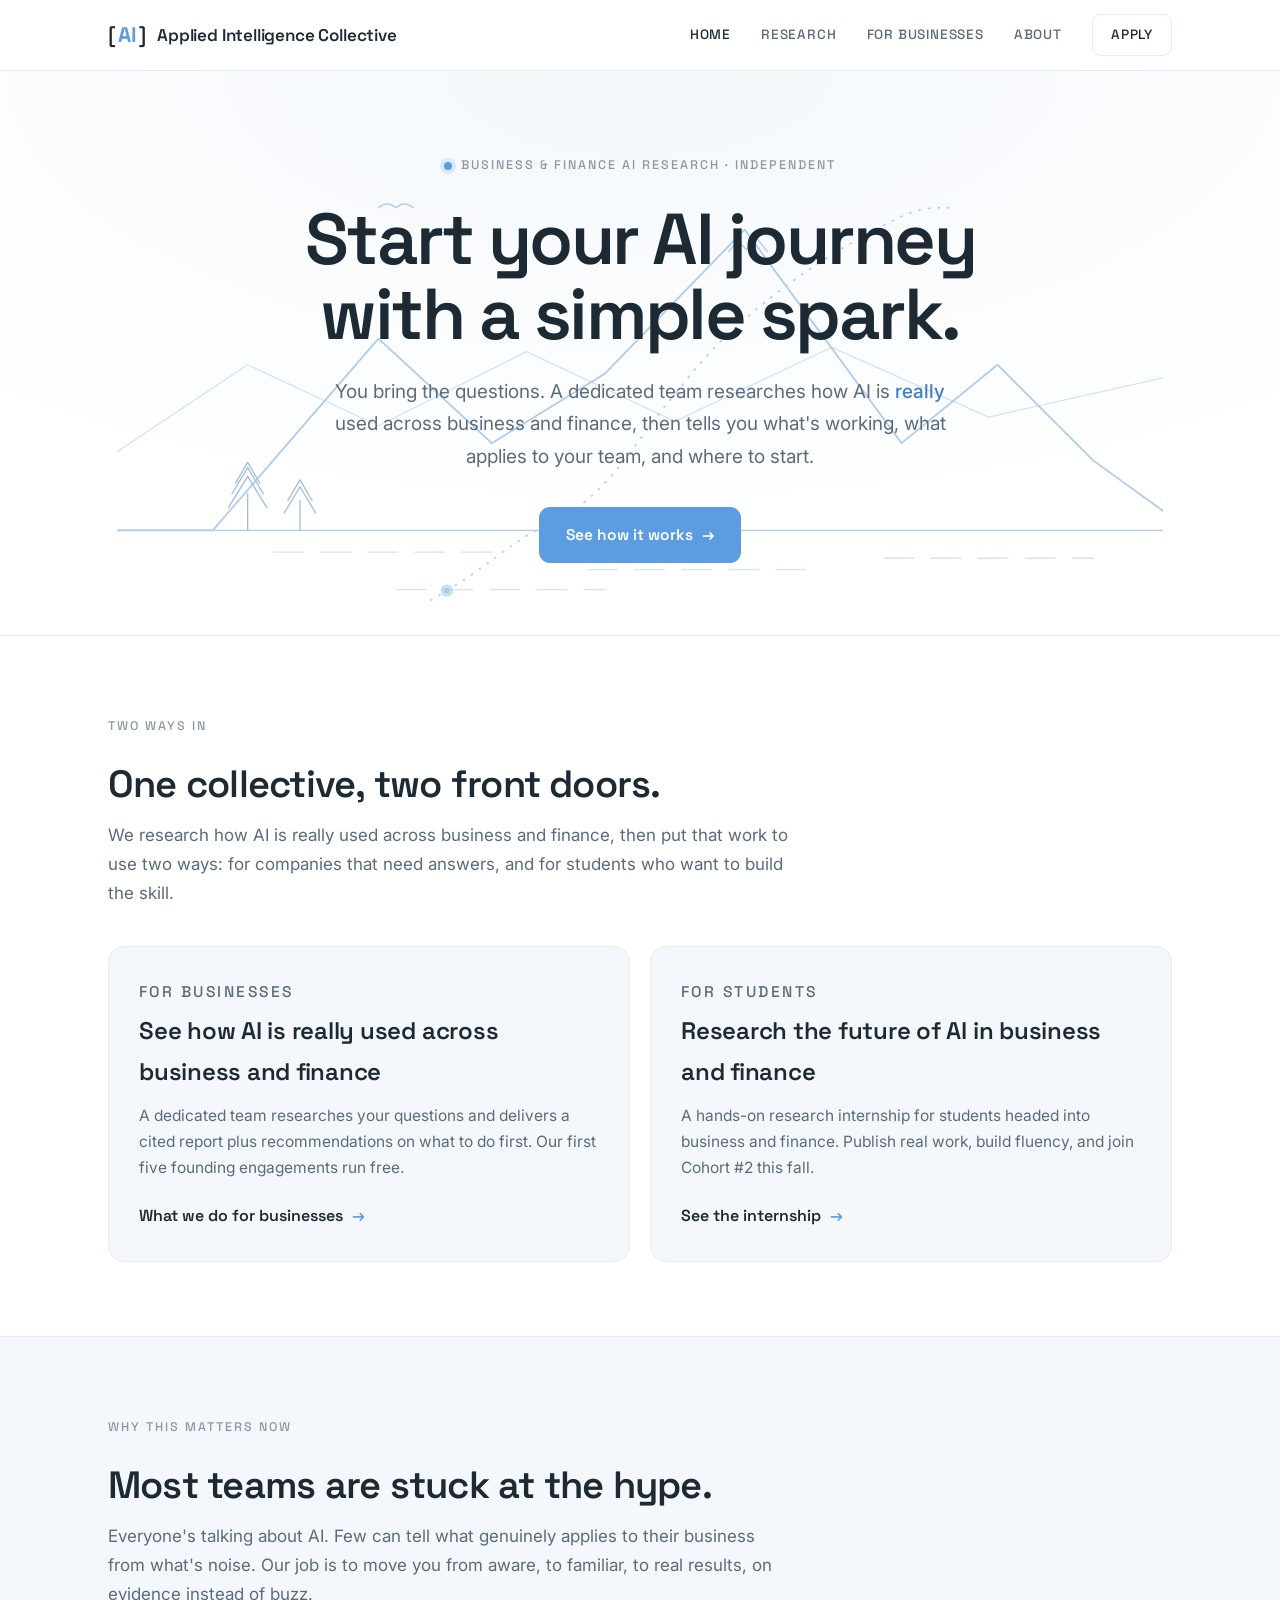
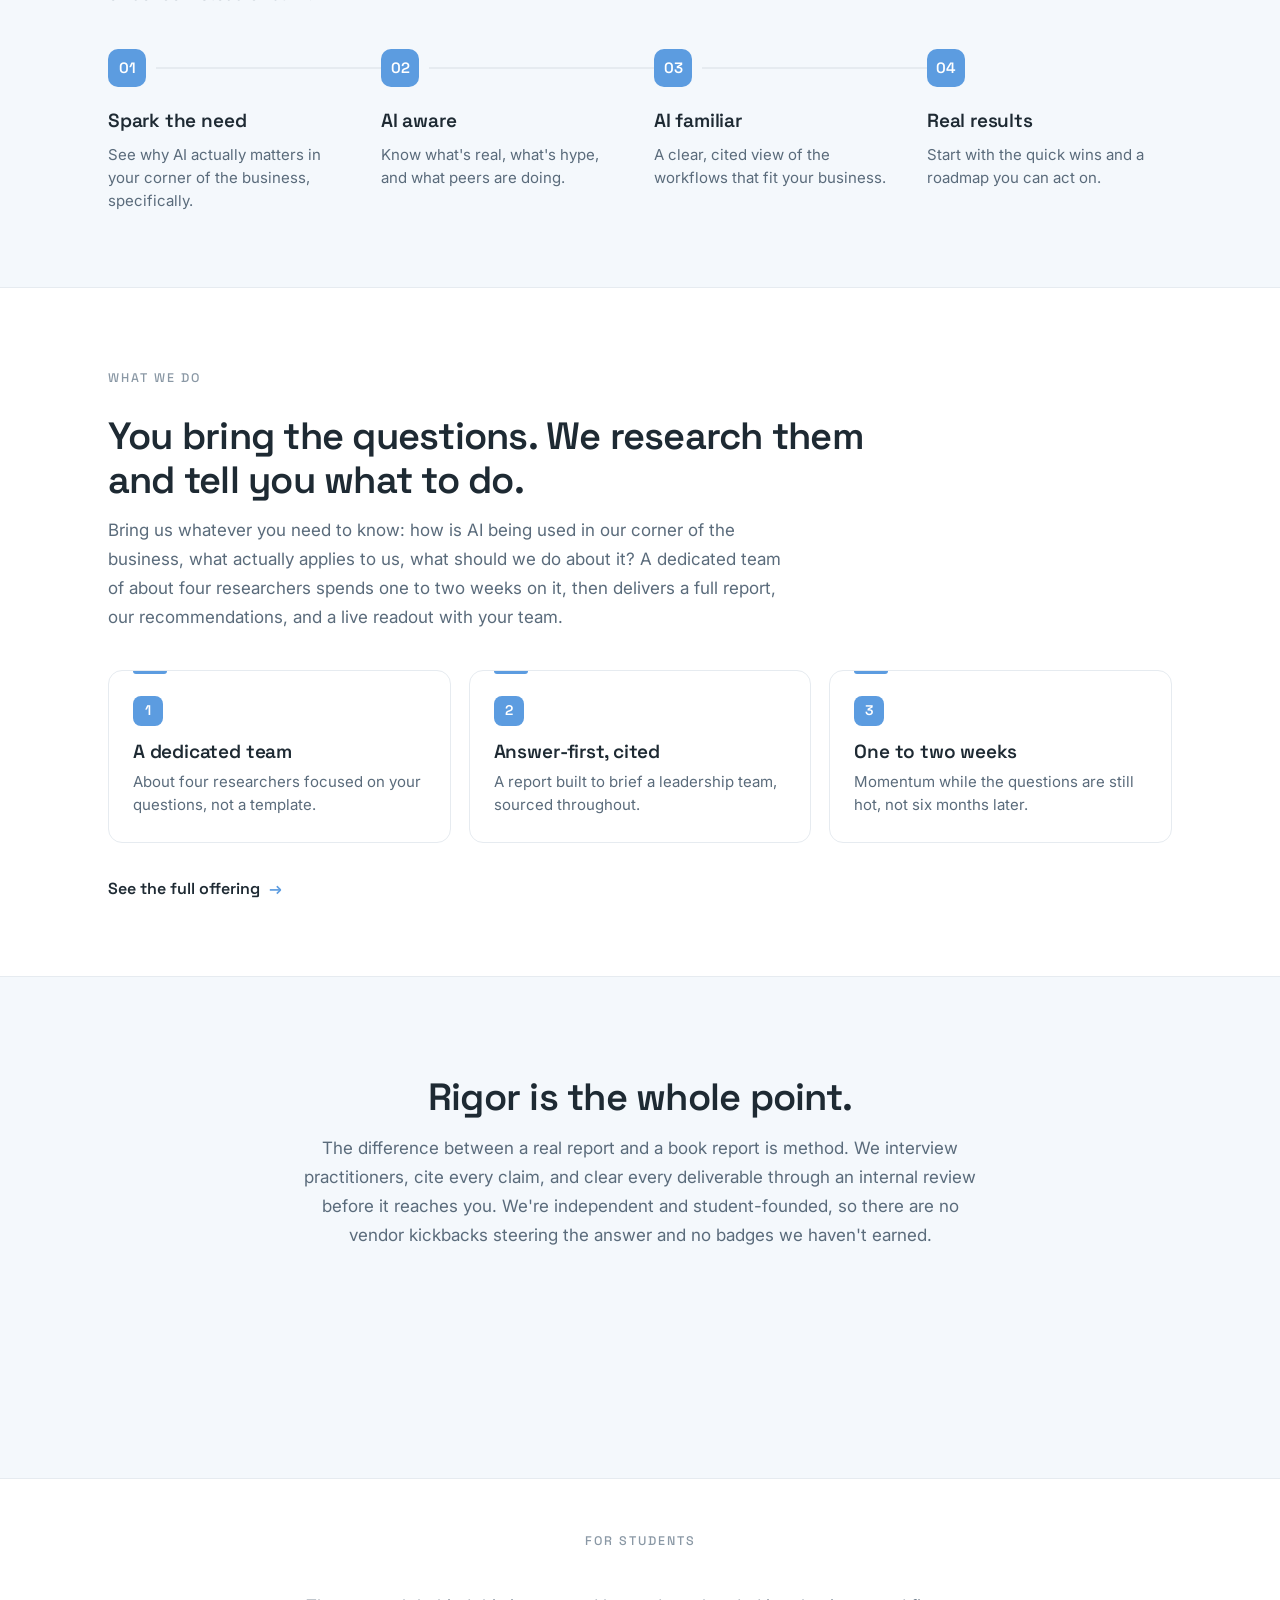
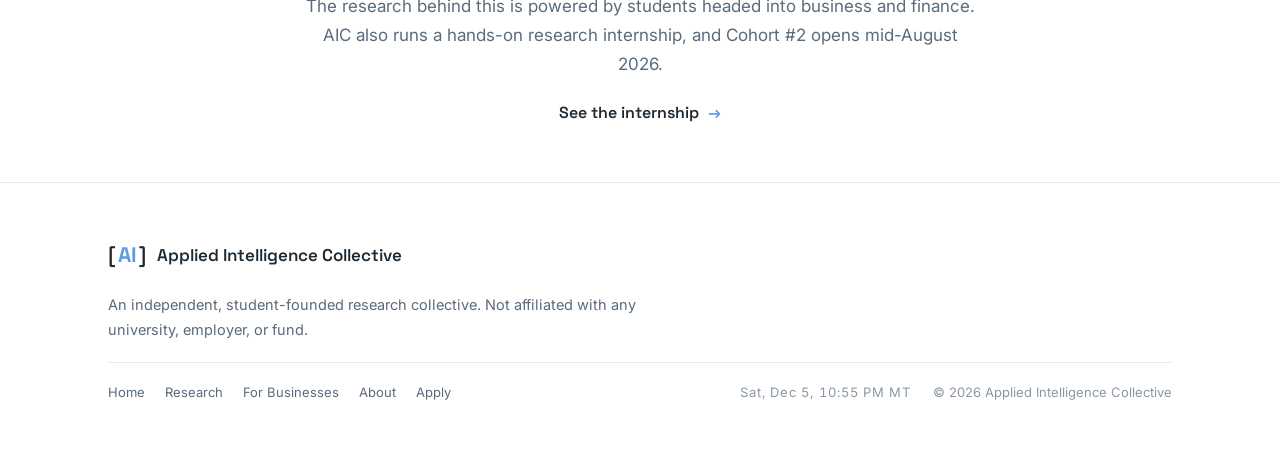
==== index.html @ 69d4aeb5 "Adopt the 3-tier ladder, free founding engagements, and business+finance framing Pricing now follows" ====
<!DOCTYPE html>
<html lang="en">
<head>
<meta charset="UTF-8" />
<meta name="viewport" content="width=device-width, initial-scale=1.0" />
<title>Applied Intelligence Collective · Start your AI journey with a simple spark</title>
<meta name="description" content="You bring the questions. A dedicated team researches how AI is really used across business and finance, then hands your team a cited answer and clear recommendations on where to start. Independent, student-founded AI research. The first five founding engagements are free." />
<link rel="preconnect" href="https://fonts.googleapis.com" />
<link rel="preconnect" href="https://fonts.gstatic.com" crossorigin />
<link href="https://fonts.googleapis.com/css2?family=Inter:wght@400;500;600&family=Space+Grotesk:wght@500;600;700&display=swap" rel="stylesheet" />
<link rel="icon" type="image/svg+xml" href="favicon.svg" />
<script>try{if(!matchMedia('(prefers-reduced-motion: reduce)').matches)document.documentElement.classList.add('anim')}catch(e){}</script>
<link rel="stylesheet" href="styles.css" />
<script src="intro.js"></script>
<script defer src="reveal.js"></script>
</head>
<body>

<header class="site-header">
  <div class="wrap header-inner">
    <a class="brand" href="index.html" aria-label="Applied Intelligence Collective home">
      <span class="mark" aria-hidden="true">[<span>AI</span>]</span>
      <span class="brand-name">Applied Intelligence Collective</span>
    </a>
    <nav class="nav">
      <a href="index.html" aria-current="page">Home</a>
      <a href="research.html">Research</a>
      <a href="businesses.html">For Businesses</a>
      <a href="about.html">About</a>
      <a class="nav-apply" href="apply.html">Apply</a>
    </nav>
  </div>
</header>

<main>
  <!-- HERO (homepage front door) -->
  <section class="hero hero-home">
    <svg class="hero-scene" viewBox="0 0 1200 640" aria-hidden="true" preserveAspectRatio="xMidYMax meet"
         fill="none" stroke-linecap="round" stroke-linejoin="round">
      <!-- birds -->
      <path class="hs-bird" d="M300,150 q10,-9 20,0 q10,-9 20,0" stroke="#5C9CE0" stroke-width="1.5"/>
      <path class="hs-bird hs-bird-2" d="M366,182 q8,-7 16,0 q8,-7 16,0" stroke="#5C9CE0" stroke-width="1.5"/>
      <!-- far ridge -->
      <path d="M0,430 L150,330 L300,400 L470,315 L640,395 L820,310 L1000,390 L1200,345"
            stroke="#A9C9EC" stroke-width="1.5"/>
      <!-- near mountains -->
      <path d="M-10,520 L110,520 L300,300 L430,420 L560,340 L720,175 L900,420 L1010,330 L1120,440 L1210,505"
            stroke="#5C9CE0" stroke-width="2"/>
      <!-- snow on the main peak -->
      <path d="M702,200 L712,188 L722,198 L734,185 L746,200" stroke="#5C9CE0" stroke-width="1.5"/>
      <!-- ocean surface -->
      <path d="M-10,520 L1210,520" stroke="#5C9CE0" stroke-width="1.5"/>
      <!-- ocean reflections -->
      <path d="M180,545 L430,545 M540,565 L800,565 M320,588 L560,588 M880,552 L1120,552"
            stroke="#5C9CE0" stroke-width="1.5" stroke-dasharray="34 20" opacity=".55"/>
      <!-- pines on the near shore -->
      <path d="M150,520 L150,478 M128,494 L150,458 L172,494 M132,478 L150,448 L168,478 M136,466 L150,442 L164,466"
            stroke="#3F7DC0" stroke-width="1.5"/>
      <path d="M210,520 L210,486 M192,500 L210,470 L228,500 M196,486 L210,462 L224,486"
            stroke="#3F7DC0" stroke-width="1.5"/>
      <!-- the journey: ocean, up over the mountains, into the sky -->
      <path class="hs-trail" d="M360,600 C430,560 445,538 485,518 C565,483 585,428 645,358 C712,268 820,198 900,160 C925,148 945,150 958,150"
            stroke="#5C9CE0" stroke-width="2.25" stroke-dasharray="1 10" opacity=".85"/>
      <!-- the journey marker: a spark that travels the trail from the beach up into the sky,
           where it bursts (see .hs-burst below). Starts hidden; reveal.js unhides + starts it
           (or, for reduced motion, parks it at the end of the trail and shows the burst
           already bloomed). Circles sit at 0,0 so the <g> origin rides the path exactly. -->
      <g class="hs-hiker" style="visibility:hidden">
        <animateMotion begin="indefinite" dur="6s" fill="freeze" calcMode="linear"
          path="M360,600 C430,560 445,538 485,518 C565,483 585,428 645,358 C712,268 820,198 900,160 C925,148 945,150 958,150"/>
        <circle class="hs-spark-ring" cx="0" cy="0" r="6" stroke="#5C9CE0" stroke-width="1.5"/>
        <circle class="hs-spark-core" cx="0" cy="0" r="4.2" fill="#5C9CE0"/>
      </g>
      <!-- the payoff: the spark reaches the top of the climb and opens into a firework.
           Sits at the trail's end point. Hidden until reveal.js adds .go (which it does when
           the marker finishes its run); a faint starburst is what stays behind. -->
      <g class="hs-burst" transform="translate(958,150)">
        <circle class="hs-burst-bloom" r="34" stroke="#5C9CE0" stroke-width="1.5"/>
        <circle class="hs-burst-flash" r="7" fill="#5C9CE0"/>
        <!-- 12 rays, alternating long/short so the afterglow reads as a burst, not a wheel -->
        <g class="hs-burst-rays" stroke="#5C9CE0" stroke-width="1.75">
          <path d="M10,0 L40,0 M8.7,5 L24.2,14 M5,8.7 L20,34.6 M0,10 L0,28
                   M-5,8.7 L-20,34.6 M-8.7,5 L-24.2,14 M-10,0 L-40,0 M-8.7,-5 L-24.2,-14
                   M-5,-8.7 L-20,-34.6 M0,-10 L0,-28 M5,-8.7 L20,-34.6 M8.7,-5 L24.2,-14"/>
        </g>
        <g class="hs-burst-embers" fill="#A9C9EC">
          <circle cx="52" cy="0" r="2"/><circle cx="26" cy="45" r="2"/>
          <circle cx="-26" cy="45" r="2"/><circle cx="-52" cy="0" r="2"/>
          <circle cx="-26" cy="-45" r="2"/><circle cx="26" cy="-45" r="2"/>
        </g>
      </g>
    </svg>
    <div class="wrap">
      <div class="hero-home-inner">
        <p class="eyebrow"><span class="dot"></span> Business &amp; finance AI research · Independent</p>
        <h1 class="hero-title hero-home-title">Start your AI journey with a simple&nbsp;spark.</h1>
        <p class="hero-lead hero-home-lead">You bring the questions. A dedicated team researches how AI is <em>really</em> used across business and finance, then tells you what's working, what applies to your team, and where to start.</p>
        <div class="hero-actions hero-home-actions">
          <a class="btn btn-primary" href="businesses.html">See how it works <span>→</span></a>
        </div>
      </div>
    </div>
  </section>

  <!-- TWO FRONT DOORS -->
  <section class="section">
    <div class="wrap">
      <p class="section-kicker">Two ways in</p>
      <h2 class="tracks-head">One collective, two front doors.</h2>
      <p class="tracks-lead muted">We research how AI is really used across business and finance, then put that work to use two ways: for companies that need answers, and for students who want to build the skill.</p>
      <div class="path-grid">
        <article class="path-card">
          <p class="panel-kicker">For businesses</p>
          <h3>See how AI is really used across business and finance</h3>
          <p>A dedicated team researches your questions and delivers a cited report plus recommendations on what to do first. Our first five founding engagements run free.</p>
          <a class="link-arrow" href="businesses.html">What we do for businesses <span>→</span></a>
        </article>
        <article class="path-card">
          <p class="panel-kicker">For students</p>
          <h3>Research the future of AI in business and finance</h3>
          <p>A hands-on research internship for students headed into business and finance. Publish real work, build fluency, and join Cohort #2 this fall.</p>
          <a class="link-arrow" href="apply.html">See the internship <span>→</span></a>
        </article>
      </div>
    </div>
  </section>

  <!-- THE SHIFT (funnel) -->
  <section class="section tint">
    <div class="wrap">
      <p class="section-kicker">Why this matters now</p>
      <h2 class="tracks-head">Most teams are stuck at the hype.</h2>
      <p class="tracks-lead muted">Everyone's talking about AI. Few can tell what genuinely applies to their business from what's noise. Our job is to move you from aware, to familiar, to real results, on evidence instead of buzz.</p>
      <ol class="steps cols-4">
        <li class="step">
          <span class="step-node">01</span>
          <h3 class="step-title">Spark the need</h3>
          <p>See why AI actually matters in your corner of the business, specifically.</p>
        </li>
        <li class="step">
          <span class="step-node">02</span>
          <h3 class="step-title">AI aware</h3>
          <p>Know what's real, what's hype, and what peers are doing.</p>
        </li>
        <li class="step">
          <span class="step-node">03</span>
          <h3 class="step-title">AI familiar</h3>
          <p>A clear, cited view of the workflows that fit your business.</p>
        </li>
        <li class="step">
          <span class="step-node">04</span>
          <h3 class="step-title">Real results</h3>
          <p>Start with the quick wins and a roadmap you can act on.</p>
        </li>
      </ol>
    </div>
  </section>

  <!-- WHAT WE DO -->
  <section class="section">
    <div class="wrap">
      <p class="section-kicker">What we do</p>
      <h2 class="tracks-head">You bring the questions. We research them and tell you what to do.</h2>
      <p class="tracks-lead muted">Bring us whatever you need to know: how is AI being used in our corner of the business, what actually applies to us, what should we do about it? A dedicated team of about four researchers spends one to two weeks on it, then delivers a full report, our recommendations, and a live readout with your team.</p>
      <div class="feature-grid cols-3">
        <article class="feature-card">
          <span class="fc-num">1</span>
          <h3>A dedicated team</h3>
          <p>About four researchers focused on your questions, not a template.</p>
        </article>
        <article class="feature-card">
          <span class="fc-num">2</span>
          <h3>Answer-first, cited</h3>
          <p>A report built to brief a leadership team, sourced throughout.</p>
        </article>
        <article class="feature-card">
          <span class="fc-num">3</span>
          <h3>One to two weeks</h3>
          <p>Momentum while the questions are still hot, not six months later.</p>
        </article>
      </div>
      <div class="hero-actions" style="margin-top:32px">
        <a class="link-arrow" href="businesses.html">See the full offering <span>→</span></a>
      </div>
    </div>
  </section>

  <!-- WHY TRUST IT -->
  <section class="section tint center compact tight-foot">
    <div class="wrap">
      <p class="section-kicker">Why you can trust it</p>
      <h2 class="tracks-head">Rigor is the whole point.</h2>
      <p class="tracks-lead muted">The difference between a real report and a book report is method. We interview practitioners, cite every claim, and clear every deliverable through an internal review before it reaches you. We're independent and student-founded, so there are no vendor kickbacks steering the answer and no badges we haven't earned.</p>
      <ul class="checks">
        <li>Primary interviews with people actually doing the work, not just desk research</li>
        <li>Sources and dates inline, so you can check the work and trust the numbers</li>
        <li>Vendor-neutral picks and a decision that stays yours</li>
      </ul>
    </div>
  </section>

  <!-- FOR STUDENTS (secondary path — brief note) -->
  <section class="section compact center">
    <div class="wrap">
      <p class="section-kicker">For students</p>
      <p class="tracks-lead muted">The research behind this is powered by students headed into business and finance. AIC also runs a hands-on research internship, and Cohort #2 opens mid-August 2026.</p>
      <div class="hero-actions" style="margin-top:20px">
        <a class="link-arrow" href="apply.html">See the internship <span>→</span></a>
      </div>
    </div>
  </section>

</main>

<footer class="site-footer">
  <div class="wrap footer-inner">
    <div class="footer-brand">
      <span class="mark" aria-hidden="true">[<span>AI</span>]</span>
      Applied Intelligence Collective
    </div>
    <p class="footer-note">An independent, student-founded research collective. Not affiliated with any university, employer, or fund.</p>
    <div class="footer-meta">
      <nav class="footer-nav">
        <a href="index.html">Home</a>
        <a href="research.html">Research</a>
        <a href="businesses.html">For Businesses</a>
        <a href="about.html">About</a>
        <a href="apply.html">Apply</a>
      </nav>
      <span class="clock" data-clock>·</span>
      <span>© 2026 Applied Intelligence Collective</span>
    </div>
  </div>
</footer>

<script>
  // Subtle live clock (Mountain Time) — edit timeZone/label below if you relocate.
  (function () {
    function tick() {
      try {
        var fmt = new Intl.DateTimeFormat('en-US', {
          timeZone: 'America/Denver', weekday: 'short', month: 'short',
          day: 'numeric', hour: 'numeric', minute: '2-digit'
        });
        var s = fmt.format(new Date()) + ' MT';
        document.querySelectorAll('[data-clock]').forEach(function (el) { el.textContent = s; });
      } catch (e) {}
    }
    tick();
    setInterval(tick, 30000);
  })();
</script>
</body>
</html>
---- styles.css ----
/* =========================================================
   Applied Intelligence Collective — site styles
   Palette B (Sky & Graphite), institutional / minimal.
   Graphite + white dominant; Sky a quiet accent; Sand minimal.
   ========================================================= */

:root{
  --paper:#FFFFFF;
  --mist:#DCE9F5;
  --mist-2:#F4F8FC;
  --sky:#5C9CE0;
  --sky-dark:#3F7DC0;
  --graphite:#1E2A33;
  --sand:#E8B04B;
  --muted:#5A6B7B;
  --faint:#8A98A5;
  --line:#E6EBF0;
  --maxw:1120px;
}

*{box-sizing:border-box;margin:0;padding:0}
html{-webkit-text-size-adjust:100%;scroll-behavior:smooth}
body{
  font-family:"Inter",system-ui,-apple-system,Segoe UI,Roboto,sans-serif;
  color:var(--graphite);
  background:var(--paper);
  line-height:1.7;
  font-size:17px;
  -webkit-font-smoothing:antialiased;
  text-rendering:optimizeLegibility;
}
::selection{background:var(--sky);color:#fff}
a{color:inherit;text-decoration:none}
img{max-width:100%;display:block}

h1,h2,h3,.brand,.brand-name,.eyebrow,.section-kicker,.nav a,.link-arrow,.btn{
  font-family:"Space Grotesk","Inter",sans-serif;
}

.wrap{max-width:var(--maxw);margin:0 auto;padding:0 28px;width:100%}

/* ---------- header ---------- */
.site-header{
  position:sticky;top:0;z-index:50;
  background:rgba(255,255,255,.82);
  backdrop-filter:saturate(180%) blur(12px);
  border-bottom:1px solid var(--line);
}
.header-inner{display:flex;align-items:center;justify-content:space-between;height:70px}
.brand{display:flex;align-items:center;gap:11px;font-weight:600;letter-spacing:-.01em}
.mark{font-family:"Space Grotesk",sans-serif;font-weight:600;color:var(--graphite);letter-spacing:0;font-size:21px}
.mark span{color:var(--sky);margin:0 .12em;font-weight:700}
.brand-name{font-size:17px;color:var(--graphite)}
.nav{display:flex;align-items:center;gap:30px}
.nav a{font-size:13.5px;letter-spacing:.06em;text-transform:uppercase;color:var(--muted);font-weight:500;transition:color .15s}
.nav a:hover{color:var(--graphite)}
.nav a[aria-current="page"]{color:var(--graphite)}
.nav .nav-apply{
  color:var(--graphite);border:1px solid var(--line);
  padding:9px 18px;border-radius:9px;transition:.15s;
}
.nav .nav-apply:hover{border-color:var(--sky);color:var(--sky-dark)}

/* ---------- generic ---------- */
.eyebrow,.section-kicker{
  display:inline-flex;align-items:center;gap:9px;
  font-size:12.5px;letter-spacing:.16em;text-transform:uppercase;
  color:var(--faint);font-weight:500;
}
.dot{width:8px;height:8px;border-radius:50%;background:var(--sky);
  box-shadow:0 0 0 4px rgba(92,156,224,.18)}
.muted{color:var(--muted)}
.divider{border:0;border-top:1px solid var(--line)}

.link-arrow{
  display:inline-flex;align-items:center;gap:9px;
  font-weight:600;font-size:16px;color:var(--graphite);
  transition:gap .15s,color .15s;
}
.link-arrow span{color:var(--sky);transition:transform .15s}
.link-arrow:hover{color:var(--sky-dark)}
.link-arrow:hover span{transform:translateX(4px)}
.link-arrow.subtle{color:var(--muted);font-weight:500}
.link-arrow.subtle:hover{color:var(--graphite)}

.btn{
  display:inline-flex;align-items:center;gap:9px;
  font-weight:600;font-size:15.5px;
  padding:14px 26px;border-radius:11px;cursor:pointer;
  border:1px solid transparent;transition:.15s;
}
.btn-primary{background:var(--sky);color:#fff}
.btn-primary:hover{background:var(--sky-dark)}
.btn-light{background:#fff;color:var(--graphite)}
.btn-light:hover{background:var(--mist)}

/* ---------- hero (editorial split) ---------- */
.hero{padding:92px 0 74px}
.hero-grid{display:grid;grid-template-columns:1.12fr .88fr;gap:60px;align-items:center}
.hero-lead-col .eyebrow{margin-bottom:24px}
.hero-lead em{color:var(--sky-dark);font-style:normal;font-weight:500}

/* right-side "what we study" panel */
.hero-panel{
  background:var(--mist-2);border:1px solid var(--line);border-radius:16px;
  padding:28px 30px 20px;box-shadow:0 1px 2px rgba(30,42,51,.03);
}
.panel-kicker{
  font-family:"Space Grotesk",sans-serif;font-size:12px;letter-spacing:.16em;
  text-transform:uppercase;color:var(--faint);font-weight:500;margin-bottom:4px;
}
.panel-list{list-style:none}
.panel-list li{
  display:grid;grid-template-columns:34px 1fr;align-items:baseline;
  padding:17px 0;border-top:1px solid var(--line);
}
.panel-list li:first-of-type{border-top:0}
.panel-list .pn{font-family:"Space Grotesk",sans-serif;font-weight:600;color:var(--sky);
  font-size:13.5px;font-variant-numeric:tabular-nums}
.panel-list .pl{grid-column:2;font-family:"Space Grotesk",sans-serif;font-weight:600;
  font-size:18px;letter-spacing:-.01em;color:var(--graphite)}
.panel-list .pd{grid-column:2;color:var(--muted);font-size:14px;margin-top:3px}
/* hero panel — label/value facts variant (Research page) */
.panel-facts{list-style:none}
.panel-facts > div{
  display:grid;grid-template-columns:88px 1fr;align-items:baseline;
  padding:15px 0;border-top:1px solid var(--line);
}
.panel-facts > div:first-of-type{border-top:0}
.panel-facts dt{
  font-family:"Space Grotesk",sans-serif;font-size:11.5px;letter-spacing:.06em;
  text-transform:uppercase;color:var(--faint);font-weight:500;
}
.panel-facts dd{
  font-family:"Space Grotesk",sans-serif;font-weight:600;font-size:15.5px;
  letter-spacing:-.01em;color:var(--graphite);
}
.panel-meta{
  display:flex;justify-content:space-between;align-items:center;gap:14px;
  margin-top:12px;padding-top:15px;border-top:1px solid var(--line);
  font-family:"Space Grotesk",sans-serif;font-size:11.5px;letter-spacing:.05em;
  color:var(--faint);font-variant-numeric:tabular-nums;
}

/* opening animation — staged fade-up reveal of the hero */
@keyframes pcRise{
  from{opacity:0;transform:translateY(18px)}
  to{opacity:1;transform:none}
}
.hero .wrap > *{opacity:0;animation:pcRise .7s cubic-bezier(.2,.7,.2,1) forwards}
.hero .wrap > *:nth-child(1){animation-delay:.05s}
.hero .wrap > *:nth-child(2){animation-delay:.12s}
.hero .wrap > *:nth-child(3){animation-delay:.19s}
.hero .wrap > *:nth-child(4){animation-delay:.26s}
.hero .wrap > *:nth-child(5){animation-delay:.33s}
.hero .wrap > *:nth-child(6){animation-delay:.40s}
.hero .wrap > *:nth-child(7){animation-delay:.47s}
.hero .wrap > *:nth-child(8){animation-delay:.54s}
@media (prefers-reduced-motion:reduce){
  .hero .wrap > *{opacity:1;animation:none}
}

/* full-screen opening intro — plays on open / refresh only (gated in intro.js) */
.pc-intro{
  position:fixed;inset:0;z-index:1000;background:var(--graphite);
  display:flex;align-items:center;justify-content:center;text-align:center;
  will-change:transform;
}
/* the intro is the brand's mountain outline sketching itself in on graphite —
   the drawing is the whole moment, matching the home hero it dissolves into. */
.pc-intro-inner{
  position:relative;display:flex;align-items:center;justify-content:center;
  width:min(1160px,94vw);
}
.pc-intro-scene{width:100%;height:auto;overflow:visible}
/* ridgelines / pines / lake draw themselves on (dash-offset sweep) */
.pc-intro-scene .pdraw{
  stroke-dasharray:1;stroke-dashoffset:1;
  animation:pcDraw 1.15s cubic-bezier(.4,0,.2,1) forwards;
}
@keyframes pcDraw{to{stroke-dashoffset:0}}
/* sun, snow, birds, reflections fade in together after the ridges land */
.pc-intro-scene .pfade{opacity:0;animation:pcFadeIn 1s ease .95s forwards}
@keyframes pcFadeIn{to{opacity:1}}
/* the journey trail: dots fade in, then keep marching up toward the peak */
.pc-intro-scene .ptrail{
  opacity:0;
  animation:pcTrailIn 1s ease .9s forwards, hsTrailFlow 7s linear .9s infinite;
}
@keyframes pcTrailIn{to{opacity:.9}}
/* exit: a smooth zoom-through dissolve — the mark scales up + soft-blurs while the whole
   panel fades, as if the camera pushes through it to reveal the site (no hard slide). */
.pc-intro.pc-leaving .pc-intro-inner{animation:pcInnerThrough .78s cubic-bezier(.4,0,.2,1) forwards}
.pc-intro.pc-leaving{animation:pcDissolve .78s cubic-bezier(.4,0,.2,1) forwards}
@keyframes pcInnerThrough{40%{opacity:1}to{opacity:0;transform:scale(1.14);filter:blur(7px)}}
@keyframes pcDissolve{from{opacity:1;transform:scale(1)}to{opacity:0;transform:scale(1.025)}}
@media (prefers-reduced-motion:reduce){.pc-intro{display:none}}
.hero-title{
  font-weight:600;letter-spacing:-.035em;line-height:1.04;
  font-size:clamp(38px,5vw,62px);color:var(--graphite);
}
.hero-lead{max-width:540px;margin-top:24px;color:var(--muted);font-size:18px}
.hero-actions{display:flex;flex-wrap:wrap;align-items:center;gap:28px;margin-top:36px}
.clock{font-size:13px;letter-spacing:.08em;color:var(--faint);
  font-variant-numeric:tabular-nums}

/* ---------- sections ---------- */
.section{padding:74px 0}
.section.tint{background:var(--mist-2);border-block:1px solid var(--line)}
.section-kicker{margin-bottom:26px}

.statement{
  font-family:"Space Grotesk",sans-serif;font-weight:500;
  font-size:clamp(24px,3.4vw,38px);line-height:1.32;letter-spacing:-.02em;
  max-width:920px;color:var(--graphite);
}
.statement em{color:var(--sky-dark);font-style:normal}

/* numbered pillars */
.pillars{list-style:none}
.pillars li{
  display:grid;grid-template-columns:64px 1fr;gap:24px;
  padding:30px 0;border-top:1px solid var(--line);
}
.pillars li:last-child{border-bottom:1px solid var(--line)}
.pillars .num{font-family:"Space Grotesk",sans-serif;font-weight:600;
  color:var(--sky);font-size:18px;padding-top:3px}
.pillars h3{font-size:22px;font-weight:600;letter-spacing:-.01em;margin-bottom:7px}
.pillars p{color:var(--muted);max-width:640px;font-size:16.5px}

/* who list */
.who{display:grid;grid-template-columns:1.1fr 1fr;gap:54px;align-items:start}
.who h2{font-size:clamp(26px,3.4vw,40px);font-weight:600;letter-spacing:-.02em;line-height:1.15}
.checks{list-style:none;display:flex;flex-direction:column;gap:16px}
.checks li{display:grid;grid-template-columns:24px 1fr;gap:12px;color:var(--graphite)}
.checks li::before{content:"→";color:var(--sky);font-weight:700}

/* centered section variant — centers kicker/head/lead (+ optional checks) */
.section.center{text-align:center}
.section.center .tracks-head,
.section.center .tracks-lead{margin-left:auto;margin-right:auto}
/* In a centered band the list follows the lead paragraph in one column, so it needs
   its own breathing room above (inside .who it is a separate grid column and must NOT
   get this, or it drops out of line with the heading). */
.section.center .checks{max-width:600px;margin:26px auto 0;text-align:left}
.section.center .hero-actions{justify-content:center}
.section.compact{padding:46px 0}
/* A band that ends in a list already carries its own bottom rhythm (the last row's
   line-height), so a full pad under it reads as a pool of empty tint. Pair the trimmed
   foot with the list's margin-top above so the band sits balanced, not cramped. */
.section.tight-foot{padding-bottom:26px}
.pricing-note{text-align:center;color:var(--muted);font-size:15px;margin-top:26px}
.pricing-note a{color:var(--sky-dark);font-weight:500}

/* research tracks (2-col list) */
.tracks-head{font-family:"Space Grotesk","Inter",sans-serif;font-weight:600;letter-spacing:-.02em;
  font-size:clamp(26px,3.4vw,38px);line-height:1.15;max-width:760px}
.tracks-lead{max-width:680px;margin-top:14px}
.tracks{list-style:none;display:grid;grid-template-columns:1fr 1fr;gap:0 52px;margin-top:10px}
.tracks li{display:grid;grid-template-columns:38px 1fr;gap:12px;
  padding:20px 0;border-top:1px solid var(--line)}
.tracks .tnum{font-family:"Space Grotesk","Inter",sans-serif;font-weight:600;
  color:var(--sky);font-size:15px;font-variant-numeric:tabular-nums;padding-top:2px}
.tracks h3{font-size:17px;font-weight:600;letter-spacing:-.01em;margin-bottom:3px}
.tracks p{color:var(--muted);font-size:14.5px;line-height:1.5}
@media (max-width:760px){.tracks{grid-template-columns:1fr;gap:0}}

/* research: brief / paper card grids */
.card-grid{display:grid;grid-template-columns:1fr 1fr;gap:20px;margin-top:34px}
.brief-card,.paper-card{
  background:#fff;border:1px solid var(--line);border-radius:14px;
  padding:24px 26px;display:flex;flex-direction:column;gap:8px;
}
.card-top{display:flex;align-items:center;justify-content:space-between;margin-bottom:2px}
.card-date{font-family:"Space Grotesk",sans-serif;font-size:12px;letter-spacing:.05em;
  color:var(--faint);font-variant-numeric:tabular-nums}
.verdict-pill{
  display:inline-flex;align-items:center;font-family:"Space Grotesk",sans-serif;
  font-weight:600;font-size:11.5px;letter-spacing:.04em;text-transform:uppercase;
  color:var(--graphite);background:var(--mist);border-radius:999px;padding:4px 12px;
}
.takeaway-tag{
  display:inline-flex;align-items:center;font-family:"Space Grotesk",sans-serif;
  font-weight:600;font-size:11.5px;letter-spacing:.03em;text-transform:uppercase;
  color:var(--sky-dark);background:var(--mist);border-radius:999px;padding:4px 12px;
}
.brief-card h3,.paper-card h3{font-size:18.5px;font-weight:600;letter-spacing:-.01em;line-height:1.3}
.card-meta{color:var(--sky-dark);font-size:13.5px;font-weight:500}
.card-body{color:var(--muted);font-size:15px;line-height:1.6}
.card-sources{color:var(--faint);font-size:12.5px;margin-top:2px}
.paper-card .link-arrow{margin-top:6px;font-size:14.5px}
.empty-card{
  grid-column:1 / -1;border:1px dashed var(--line);border-radius:14px;
  padding:32px 26px;text-align:center;color:var(--muted);font-size:15px;background:var(--mist-2);
}
@media (max-width:760px){.card-grid{grid-template-columns:1fr}}

/* about: meet the founders (two-column) */
.founders{display:grid;grid-template-columns:.82fr 1.18fr;gap:48px;align-items:center}
.founders-figure{margin:0}
.founders-photo{
  width:100%;border-radius:16px;overflow:hidden;
  border:1px solid var(--line);background:var(--mist-2);aspect-ratio:3 / 4;
}
.founders-photo img{width:100%;height:100%;object-fit:cover;display:block}
.founders-figure figcaption{
  margin-top:14px;color:var(--muted);font-size:14.5px;
  font-family:"Space Grotesk",sans-serif;
}
.founders-intro .section-kicker{margin-bottom:14px}
.founders-intro h2{
  font-size:clamp(26px,3.4vw,38px);font-weight:600;letter-spacing:-.02em;
  line-height:1.15;margin-bottom:16px;
}
.founders-intro p{font-size:17px}
@media (max-width:760px){.founders{grid-template-columns:1fr;gap:26px}}
/* about hero: a smaller founders photo that balances the "Why we started" heading */
.hero-grid .founders-figure{max-width:300px;margin:0 auto;width:100%}
.hero-grid .founders-photo{aspect-ratio:4 / 5}
.hero-grid .founders-figure p{max-width:300px}
.hero-grid .founders-figure figcaption{font-size:12.5px;white-space:nowrap}

/* research: three-lens strip (condensed) */
.lens-strip{list-style:none;display:grid;grid-template-columns:repeat(3,1fr);gap:26px;margin-top:44px}
.lens-strip li{border-top:2px solid var(--sky);padding-top:15px}
.lens-strip .ln{font-family:"Space Grotesk",sans-serif;color:var(--sky);font-weight:600;
  font-size:13px;font-variant-numeric:tabular-nums}
.lens-strip .lt{display:block;font-family:"Space Grotesk",sans-serif;font-weight:600;
  font-size:18px;letter-spacing:-.01em;margin:5px 0 3px;color:var(--graphite)}
.lens-strip .ld{display:block;color:var(--muted);font-size:14.5px}
@media (max-width:760px){.lens-strip{grid-template-columns:1fr;gap:16px}}

/* document / deck link */
.doc-link{display:inline-flex;align-items:center;gap:10px;margin-bottom:10px;
  font-family:"Space Grotesk","Inter",sans-serif;font-weight:600;font-size:15.5px;color:var(--graphite);
  border:1px solid var(--line);border-radius:11px;padding:12px 18px;transition:.15s}
.doc-link:hover{border-color:var(--sky);color:var(--sky-dark)}
.doc-link .tag{font-size:11px;letter-spacing:.1em;text-transform:uppercase;color:var(--faint);font-weight:500}

/* cta band */
.cta-band{background:var(--graphite);color:#fff;padding:78px 0}
.cta-band h2{font-family:"Space Grotesk",sans-serif;font-weight:600;
  font-size:clamp(28px,4vw,46px);letter-spacing:-.02em;line-height:1.1;max-width:760px}
.cta-band p{color:#A9B7C2;margin-top:16px;max-width:560px}
.cta-band .actions{margin-top:34px}
.cta-band .mark span{color:var(--sky)}
.cta-band.center{text-align:center}
.cta-band.center h2,.cta-band.center p{margin-left:auto;margin-right:auto}

/* ---------- form ---------- */
.form-wrap{max-width:660px}
.form-intro{color:var(--muted);margin-bottom:40px}
.field{margin-bottom:22px}
.field label{display:block;font-size:14.5px;font-weight:600;
  margin-bottom:8px;color:var(--graphite)}
.field .req{color:var(--sky)}
.field .hint{font-weight:400;color:var(--faint);font-size:13px;margin-left:6px}
.input,select,textarea{
  width:100%;font-family:"Inter",sans-serif;font-size:16px;color:var(--graphite);
  background:#fff;border:1px solid var(--line);border-radius:10px;
  padding:13px 15px;transition:border-color .15s,box-shadow .15s;
}
textarea{min-height:130px;resize:vertical;line-height:1.6}
.input:focus,select:focus,textarea:focus{
  outline:none;border-color:var(--sky);box-shadow:0 0 0 3px rgba(92,156,224,.18);
}
.input::placeholder,textarea::placeholder{color:#A9B4BF}
.form-row{display:grid;grid-template-columns:1fr 1fr;gap:18px}
input[type=file]{font-size:14px;color:var(--muted)}
.form-submit{margin-top:14px}
.form-fine{color:var(--faint);font-size:13px;margin-top:18px}
.form-fine a{color:var(--sky-dark);font-weight:500}

/* ---------- intake forms (hub-backed: inquiry + application) ----------
   --alert is a functional colour, not a brand one: validation errors need red to
   read as errors, and Sand at legible contrast reads as a warning. Everything
   else here stays on the Sky & Graphite palette. */
:root{--alert:#A63D2A;--alert-tint:rgba(166,61,42,.08)}

.form-card{
  background:#fff;border:1px solid var(--line);border-radius:16px;
  padding:34px 36px;box-shadow:0 1px 2px rgba(30,42,51,.03);
}
.form-card .field:last-of-type{margin-bottom:0}

/* honeypot: off-screen, never display:none. Bots skip hidden inputs and fill
   visible ones they find parked off-canvas. */
.hp{position:absolute;left:-9999px;top:0;width:1px;height:1px;overflow:hidden}

.field-error{color:var(--alert);font-size:13.5px;line-height:1.45;margin-top:7px}
.input[aria-invalid="true"],select[aria-invalid="true"],textarea[aria-invalid="true"]{
  border-color:var(--alert);
}
.input[aria-invalid="true"]:focus,select[aria-invalid="true"]:focus,
textarea[aria-invalid="true"]:focus{box-shadow:0 0 0 3px var(--alert-tint)}

.form-status{
  margin-top:20px;border-radius:11px;padding:14px 17px;font-size:14.5px;line-height:1.55;
  border:1px solid var(--line);background:var(--mist-2);color:var(--muted);
}
.form-status.is-error{border-color:var(--alert);background:var(--alert-tint);color:var(--alert)}
.form-status.is-error a{color:var(--alert);font-weight:600;text-decoration:underline}
.form-status.is-ok{border-color:var(--sky);background:rgba(92,156,224,.08);color:var(--sky-dark)}
.form-status-extra{margin-top:6px}

.btn[disabled]{opacity:.5;cursor:not-allowed}
.btn[disabled]:hover{background:var(--sky)}
.btn[aria-busy="true"]{cursor:progress}

/* the thank-you state that replaces the form in place */
.form-thanks{
  background:var(--mist-2);border:1px solid var(--sky);border-radius:16px;
  padding:34px 36px;
}
.form-thanks:focus{outline:none;box-shadow:0 0 0 3px rgba(92,156,224,.22)}
/* on a tinted section the panel would blend into the background, so flip it white */
.section.tint .form-thanks{background:#fff}
.form-thanks h3{
  font-family:"Space Grotesk","Inter",sans-serif;font-weight:600;letter-spacing:-.01em;
  font-size:23px;margin-bottom:10px;
}
.form-thanks p{color:var(--muted);font-size:15.5px}
.form-thanks p+p{margin-top:10px}

.form-noscript{
  border:1px solid var(--sand);background:rgba(232,176,75,.12);color:#7A5310;
  border-radius:11px;padding:14px 17px;font-size:14.5px;line-height:1.55;margin-bottom:26px;
}
.form-noscript a{color:#7A5310;font-weight:600;text-decoration:underline}

/* "start with this package" link on a pricing card */
.price-pick{
  display:inline-flex;align-items:center;gap:7px;margin-top:14px;
  font-family:"Space Grotesk","Inter",sans-serif;font-weight:600;font-size:14px;
  color:var(--sky-dark);transition:gap .15s;
}
.price-pick span{transition:transform .15s}
.price-pick:hover span{transform:translateX(3px)}

@media (max-width:760px){
  .form-card,.form-thanks{padding:26px 22px}
}

/* ---------- footer ---------- */
.site-footer{border-top:1px solid var(--line);padding:54px 0;margin-top:10px}
.footer-inner{display:flex;flex-direction:column;gap:20px}
.footer-brand{display:flex;align-items:center;gap:11px;font-family:"Space Grotesk",sans-serif;
  font-weight:600;color:var(--graphite)}
.footer-note{color:var(--muted);font-size:14.5px;max-width:560px}
.footer-meta{display:flex;flex-wrap:wrap;align-items:center;gap:22px;
  padding-top:18px;border-top:1px solid var(--line);
  color:var(--faint);font-size:13px}
.footer-nav{display:flex;gap:20px;margin-right:auto}
.footer-nav a{color:var(--muted);transition:color .15s}
.footer-nav a:hover{color:var(--graphite)}

/* ---------- pivot components (businesses + cohort #2) ---------- */

/* hero fact chips */
.chip-row{display:flex;flex-wrap:wrap;gap:10px;margin-top:26px}
.chip{
  display:inline-flex;align-items:center;font-family:"Space Grotesk",sans-serif;
  font-size:13px;font-weight:500;color:var(--sky-dark);border:1px solid var(--sky);
  border-radius:999px;padding:6px 15px;background:rgba(92,156,224,.06);
}

/* inline "to be confirmed" marker — mirrors the decks' [EDIT — …] tags */
.placeholder{
  display:inline-flex;align-items:center;font-family:"Space Grotesk",sans-serif;
  font-size:11px;font-weight:600;letter-spacing:.07em;text-transform:uppercase;
  color:#9A6A16;border:1px solid var(--sand);border-radius:6px;padding:2px 9px;
  background:rgba(232,176,75,.12);vertical-align:middle;
}
h1 .placeholder,h2 .placeholder,h3 .placeholder{margin-left:12px}
.source-note{color:var(--faint);font-size:12.5px;margin-top:16px;display:flex;
  flex-wrap:wrap;align-items:center;gap:8px}

/* numbered feature cards (2-up / 3-up) */
.feature-grid{display:grid;gap:18px;margin-top:38px}
.feature-grid.cols-2{grid-template-columns:repeat(2,1fr)}
.feature-grid.cols-3{grid-template-columns:repeat(3,1fr)}
.feature-card{
  background:#fff;border:1px solid var(--line);border-radius:14px;
  padding:24px 24px 26px;position:relative;
}
.feature-card::before{
  content:"";position:absolute;top:0;left:24px;width:34px;height:3px;
  border-radius:0 0 3px 3px;background:var(--sky);
}
.fc-num{
  display:inline-flex;align-items:center;justify-content:center;width:30px;height:30px;
  border-radius:8px;background:var(--sky);color:#fff;font-family:"Space Grotesk",sans-serif;
  font-weight:600;font-size:14px;margin-bottom:14px;
}
.feature-card h3{font-family:"Space Grotesk",sans-serif;font-size:19px;font-weight:600;
  letter-spacing:-.01em;margin-bottom:6px;line-height:1.25}
.feature-card p{color:var(--muted);font-size:15px;line-height:1.55}

/* big-number stat cards */
.stat-grid{display:grid;grid-template-columns:repeat(3,1fr);gap:18px;margin-top:36px}
.stat-card{background:var(--mist-2);border:1px solid var(--line);border-radius:14px;padding:26px 24px}
.stat-num{font-family:"Space Grotesk",sans-serif;font-weight:600;color:var(--sky);
  font-size:clamp(34px,4vw,46px);line-height:1;letter-spacing:-.02em}
.stat-label{color:var(--muted);font-size:14.5px;margin-top:12px;line-height:1.5}

/* pricing tiers */
.price-grid{display:grid;grid-template-columns:repeat(3,1fr);gap:16px;margin-top:40px}
.price-card{
  background:#fff;border:1px solid var(--line);border-radius:14px;
  padding:26px 22px;display:flex;flex-direction:column;position:relative;
}
.price-card.featured{background:var(--mist-2);border-color:var(--sky);
  box-shadow:0 6px 20px rgba(92,156,224,.14)}
.price-tag{
  position:absolute;top:-11px;left:22px;background:var(--sand);color:var(--graphite);
  font-family:"Space Grotesk",sans-serif;font-weight:600;font-size:10.5px;letter-spacing:.1em;
  text-transform:uppercase;padding:4px 11px;border-radius:999px;
}
.price-tier{font-family:"Space Grotesk",sans-serif;font-size:12px;letter-spacing:.14em;
  text-transform:uppercase;color:var(--faint);font-weight:600;margin-bottom:8px}
.price-amt{font-family:"Space Grotesk",sans-serif;font-weight:600;font-size:34px;
  letter-spacing:-.02em;color:var(--graphite);padding-bottom:16px;
  border-bottom:1px solid var(--line);margin-bottom:16px}
/* team-size + turnaround guide, between the price and the description */
.price-meta{font-family:"Space Grotesk","Inter",sans-serif;font-size:12.5px;font-weight:600;
  color:var(--sky-dark);margin-bottom:10px}
.price-desc{color:var(--muted);font-size:14px;line-height:1.55}
/* descriptions run to different lengths, so let them absorb the slack and keep
   every card's "start with this" link on the same baseline */
.price-card .price-desc{flex:1}
.price-card .price-pick{margin-top:18px}
.price-cta{cursor:pointer}
.price-tag-sky{background:var(--sky);color:#fff}
.price-card-go{margin-top:16px;font-size:14px}
.price-cta:hover{border-color:var(--sky)}
.price-cta:hover .price-card-go{color:var(--sky-dark)}
.price-cta:hover .price-card-go span{transform:translateX(4px)}

/* numbered step / timeline row */
.steps{list-style:none;display:grid;grid-template-columns:repeat(3,1fr);gap:28px;margin-top:40px}
.steps.cols-4{grid-template-columns:repeat(4,1fr)}
.step{position:relative;padding-top:56px}
.step::after{
  content:"";position:absolute;top:18px;left:48px;width:calc(100% - 48px + 28px);
  height:2px;background:var(--line);z-index:0;
}
.step:last-child::after{display:none}
.step-node{
  position:absolute;top:0;left:0;width:38px;height:38px;border-radius:10px;
  background:var(--sky);color:#fff;display:inline-flex;align-items:center;justify-content:center;
  font-family:"Space Grotesk",sans-serif;font-weight:600;font-size:15px;z-index:1;
}
.step-when{font-family:"Space Grotesk",sans-serif;font-size:12px;letter-spacing:.1em;
  text-transform:uppercase;color:var(--sky);font-weight:600;margin-bottom:4px}
.step-title{font-family:"Space Grotesk",sans-serif;font-size:19px;font-weight:600;
  letter-spacing:-.01em;margin-bottom:6px}
.step p{color:var(--muted);font-size:15px;line-height:1.55}

/* highlight callout box (mist fill, left sky rule) */
.callout{background:var(--mist);border-left:3px solid var(--sky);
  border-radius:0 12px 12px 0;padding:20px 24px;margin-top:30px}
.callout h4{font-family:"Space Grotesk",sans-serif;font-size:17px;font-weight:600;
  margin-bottom:5px;color:var(--graphite)}
.callout p{color:var(--muted);font-size:15px;line-height:1.6;margin:0}

/* dual-audience path cards (homepage) */
.path-grid{display:grid;grid-template-columns:1fr 1fr;gap:20px;margin-top:38px}
.path-card{background:var(--mist-2);border:1px solid var(--line);border-radius:16px;
  padding:32px 30px;display:flex;flex-direction:column}
.path-card .panel-kicker{margin-bottom:6px}
.path-card h3{font-family:"Space Grotesk",sans-serif;font-size:24px;font-weight:600;
  letter-spacing:-.01em;margin-bottom:10px}
.path-card p{color:var(--muted);font-size:15.5px;flex:1;margin-bottom:20px}

/* ---------- homepage-only hero (distinct front door) ---------- */
/* Only the home page uses this: a centered hero on a soft mist wash, so the
   home page reads as a real front door while inner pages keep the split hero. */
.hero-home{
  position:relative;overflow:hidden;
  background:radial-gradient(130% 130% at 50% 0%, var(--mist-2) 0%, var(--paper) 62%);
  border-bottom:1px solid var(--line);
  padding:84px 0 72px;text-align:center;
}
/* outlined "journey" landscape behind the hero — subtle, decorative only.
   Height-bounded so the whole climb (beach at the bottom, the firework near the
   top) sits inside the hero and the burst isn't clipped. */
.hero-scene{
  position:absolute;left:50%;bottom:0;transform:translateX(-50%);
  width:auto;height:clamp(430px,62vh,580px);max-width:none;
  z-index:0;pointer-events:none;opacity:.5;
}
.hero-home .wrap{position:relative;z-index:1}
/* ambient movement on the home scene — the journey trail's dots slowly march
   up toward the peak, and the birds drift. Subtle; disabled for reduced motion. */
.hero-scene .hs-trail{animation:hsTrailFlow 7s linear infinite}
.hero-scene .hs-bird{transform-box:fill-box;transform-origin:center;
  animation:hsBirdDrift 6s ease-in-out infinite}
.hero-scene .hs-bird-2{animation-duration:7.5s;animation-delay:-2s}
@keyframes hsTrailFlow{to{stroke-dashoffset:-110}}
@keyframes hsBirdDrift{
  0%,100%{transform:translate(0,0)}
  50%{transform:translate(-9px,-5px)}
}
/* the spark at the trailhead — a pulsing beacon with an expanding ripple.
   Global (used in the home hero and the intro scene). */
.hs-spark-core,.hs-spark-ring{transform-box:fill-box;transform-origin:center}
.hs-spark-core{animation:hsSparkCore 2.4s ease-in-out infinite}
.hs-spark-ring{animation:hsSparkRing 2.4s ease-out infinite}
@keyframes hsSparkCore{0%,100%{opacity:.55;transform:scale(.8)}50%{opacity:1;transform:scale(1.1)}}
@keyframes hsSparkRing{0%{opacity:.7;transform:scale(1)}70%,100%{opacity:0;transform:scale(3.4)}}
/* the spark hands itself off to the firework at the top of the climb */
.hs-hiker.hs-spent{animation:hsSparkSpent .35s ease-out forwards}
@keyframes hsSparkSpent{to{opacity:0}}
/* the firework — the spark opens up at the top of the climb. Hidden until
   reveal.js adds .go (motion) or .rest (reduced motion). transform-origin:0 0
   keeps every CSS scale centred on the group's own translated origin. */
.hs-burst>*{transform-origin:0 0}
.hs-burst-bloom,.hs-burst-flash,.hs-burst-rays,.hs-burst-embers{opacity:0}
.hs-burst.go .hs-burst-flash{animation:hsBurstFlash .5s ease-out forwards}
.hs-burst.go .hs-burst-rays{animation:hsBurstRays 1.1s cubic-bezier(.16,.8,.3,1) forwards}
.hs-burst.go .hs-burst-embers{animation:hsBurstEmbers 1.5s cubic-bezier(.16,.8,.3,1) forwards}
.hs-burst.go .hs-burst-bloom{animation:hsBurstBloom 1.4s ease-out forwards}
@keyframes hsBurstFlash{
  0%{opacity:.95;transform:scale(.4)}
  100%{opacity:0;transform:scale(2.8)}
}
@keyframes hsBurstRays{
  0%{opacity:0;transform:scale(.15)}
  18%{opacity:1}
  100%{opacity:.25;transform:scale(1.15)}   /* faint starburst stays as the afterglow */
}
@keyframes hsBurstEmbers{
  0%{opacity:0;transform:scale(.2)}
  25%{opacity:.9}
  100%{opacity:0;transform:scale(1.25) translateY(14px)}
}
/* the shockwave ring expands past the rays and vanishes — only the rays linger */
@keyframes hsBurstBloom{
  0%{opacity:0;transform:scale(.2)}
  35%{opacity:.6}
  100%{opacity:0;transform:scale(1.55)}
}
/* settled state: what's left after the burst, and what reduced-motion visitors see */
.hs-burst.rest .hs-burst-rays{opacity:.25;transform:scale(1.15)}
@media (prefers-reduced-motion:reduce){
  .hero-scene .hs-trail,.hero-scene .hs-bird,
  .hs-spark-core,.hs-spark-ring{animation:none}
  .hs-spark-ring{opacity:0}
  .hs-burst *{animation:none!important}
}
.hero-home-inner{display:flex;flex-direction:column;align-items:center;max-width:840px;margin:0 auto}
.hero-home .eyebrow{margin-bottom:26px}
.hero-home-title{font-size:clamp(42px,6vw,72px);max-width:16ch}
.hero-home-lead{max-width:640px;margin-inline:auto;font-size:19px}
.hero-home-actions{justify-content:center;margin-top:34px}

/* ---------- research reading room (filter + list + detail pane) ---------- */
.brief-filters{display:flex;flex-wrap:wrap;gap:10px;margin:34px 0 22px}
.filter-btn{
  font-family:"Space Grotesk",sans-serif;font-size:13px;font-weight:500;letter-spacing:.02em;
  color:var(--muted);background:#fff;border:1px solid var(--line);border-radius:999px;
  padding:8px 16px;cursor:pointer;transition:.15s;
}
.filter-btn:hover{border-color:var(--sky);color:var(--sky-dark)}
.filter-btn.active{background:var(--sky);border-color:var(--sky);color:#fff}

.reader{display:grid;grid-template-columns:minmax(280px,360px) 1fr;gap:24px;align-items:start}
/* the brief list scrolls inside its own panel so the reading room stays compact
   (no trailing white space beside the pinned detail). Items fade in/out at the
   top and bottom edges, so they seem to come up from nowhere as you scroll. */
.reader-list{
  display:flex;flex-direction:column;gap:12px;
  max-height:70vh;overflow-y:auto;overflow-x:hidden;
  padding-right:10px;padding-bottom:2px;
  scrollbar-width:thin;scrollbar-color:var(--line) transparent;
}
.reader-list::-webkit-scrollbar{width:8px}
.reader-list::-webkit-scrollbar-thumb{background:var(--line);border-radius:8px}
.reader-list::-webkit-scrollbar-thumb:hover{background:var(--faint)}
.reader-item{margin:1px 0}
.reader-item{
  display:flex;flex-direction:column;align-items:flex-start;gap:8px;
  width:100%;text-align:left;cursor:pointer;font:inherit;color:inherit;
  background:#fff;border:1px solid var(--line);border-radius:12px;padding:16px 18px;
  transition:border-color .15s,box-shadow .15s;
}
.reader-item:hover{border-color:var(--sky)}
.reader-item.active{border-color:var(--sky);box-shadow:0 0 0 3px rgba(92,156,224,.14)}
.reader-item .ri-title{font-family:"Space Grotesk",sans-serif;font-weight:600;font-size:16px;
  letter-spacing:-.01em;line-height:1.3;color:var(--graphite)}
.reader-item .ri-meta{color:var(--sky-dark);font-size:13px;font-weight:500}
.reader-detail{
  background:#fff;border:1px solid var(--line);border-radius:14px;padding:28px 30px;
  position:sticky;top:90px;transition:opacity .2s ease;
  max-height:70vh;overflow-y:auto;scroll-behavior:smooth;
  scrollbar-width:thin;scrollbar-color:var(--line) transparent;
}
.reader-detail::-webkit-scrollbar{width:8px}
.reader-detail::-webkit-scrollbar-thumb{background:var(--line);border-radius:8px}
.reader-detail::-webkit-scrollbar-thumb:hover{background:var(--faint)}
.reader-detail h3{font-size:24px;font-weight:600;letter-spacing:-.01em;line-height:1.25;margin:4px 0 2px}
.reader-detail .card-body{font-size:15.5px;margin-top:10px}
.reader-detail .card-meta{margin-top:2px}
.reader-detail .card-sources{margin-top:14px}

/* ---------- scroll reveal + card polish ---------- */
/* Progressive: the hidden state is gated on html.anim, which reveal.js's inline
   head marker sets synchronously (and never sets under prefers-reduced-motion),
   so no-JS / reduced-motion visitors see everything normally with no flash. */

/* cards carry their own transition so the hover lift and the reveal share it */
.path-card,.feature-card,.stat-card,.price-card,.paper-card{
  transition:transform .4s cubic-bezier(.2,.7,.2,1),box-shadow .3s ease,
             border-color .15s ease,opacity .5s ease;
}
.path-card:hover,.feature-card:hover,.stat-card:hover,.price-card:hover,.paper-card:hover{
  transform:translateY(-5px);box-shadow:0 12px 30px rgba(30,42,51,.09);
}

/* reveal — cards (transition inherited from the rule above) */
html.anim .path-card,
html.anim .feature-card,
html.anim .stat-card,
html.anim .price-card,
html.anim .paper-card{opacity:0;transform:translateY(18px)}

/* reveal — text / list / block elements */
html.anim .section-kicker,
html.anim .tracks-head,
html.anim .tracks-lead,
html.anim .statement,
html.anim .who h2,
html.anim .founders-figure,
html.anim .founders-intro h2,
html.anim .founders-intro p,
html.anim .brief-card,
html.anim .step,
html.anim .lens-strip li,
html.anim .checks li,
html.anim .callout,
html.anim .reader{
  opacity:0;transform:translateY(18px);
  transition:opacity .6s cubic-bezier(.2,.7,.2,1),transform .6s cubic-bezier(.2,.7,.2,1);
}
html.anim .rv-in{opacity:1;transform:none}

/* numbered-step connector line draws in as the step reveals */
html.anim .step::after{transform:scaleX(0);transform-origin:left;
  transition:transform .55s cubic-bezier(.2,.7,.2,1) .15s}
html.anim .step.rv-in::after{transform:scaleX(1)}

/* ---------- responsive ---------- */
@media (max-width:960px){
  /* three packages: a 2-up grid would orphan the third card on its own row */
  .price-grid{grid-template-columns:1fr;gap:20px}
}
@media (max-width:760px){
  body{font-size:16px}
  .wrap{padding:0 22px}
  .brand-name{display:none}
  .nav{gap:18px}
  .nav a{letter-spacing:0}
  /* 5-item nav no longer fits one row: brand on top, nav wraps below.
     Keep the .wrap side padding (only override vertical) so nothing hugs the edge. */
  .header-inner{flex-wrap:wrap;height:auto;padding-block:12px;row-gap:12px}
  .nav{width:100%;gap:14px 18px;flex-wrap:wrap;justify-content:flex-start;align-items:center}
  .nav a{font-size:13px}
  .nav .nav-apply{margin-left:auto;padding:8px 16px}
  .hero{padding:56px 0 50px}
  .hero-home{padding:66px 0 58px}
  .hero-grid{grid-template-columns:1fr;gap:34px}
  .reader{grid-template-columns:1fr;gap:16px}
  /* stacked on mobile: no inner scroll, natural page flow */
  .reader-list{max-height:none;overflow:visible;padding-right:0}
  .reader-detail{position:static;top:auto;max-height:none;overflow:visible}
  .hero-foot{margin-top:54px}
  .section{padding:54px 0}
  .who{grid-template-columns:1fr;gap:30px}
  .form-row{grid-template-columns:1fr}
  .pillars li{grid-template-columns:44px 1fr;gap:14px}
  .feature-grid.cols-2,.feature-grid.cols-3{grid-template-columns:1fr}
  .stat-grid{grid-template-columns:1fr}
  .price-grid{grid-template-columns:1fr}
  .steps,.steps.cols-4{grid-template-columns:1fr;gap:22px}
  .step{padding-top:0;padding-left:52px;min-height:38px}
  .step::after{display:none}
  .path-grid{grid-template-columns:1fr}
}
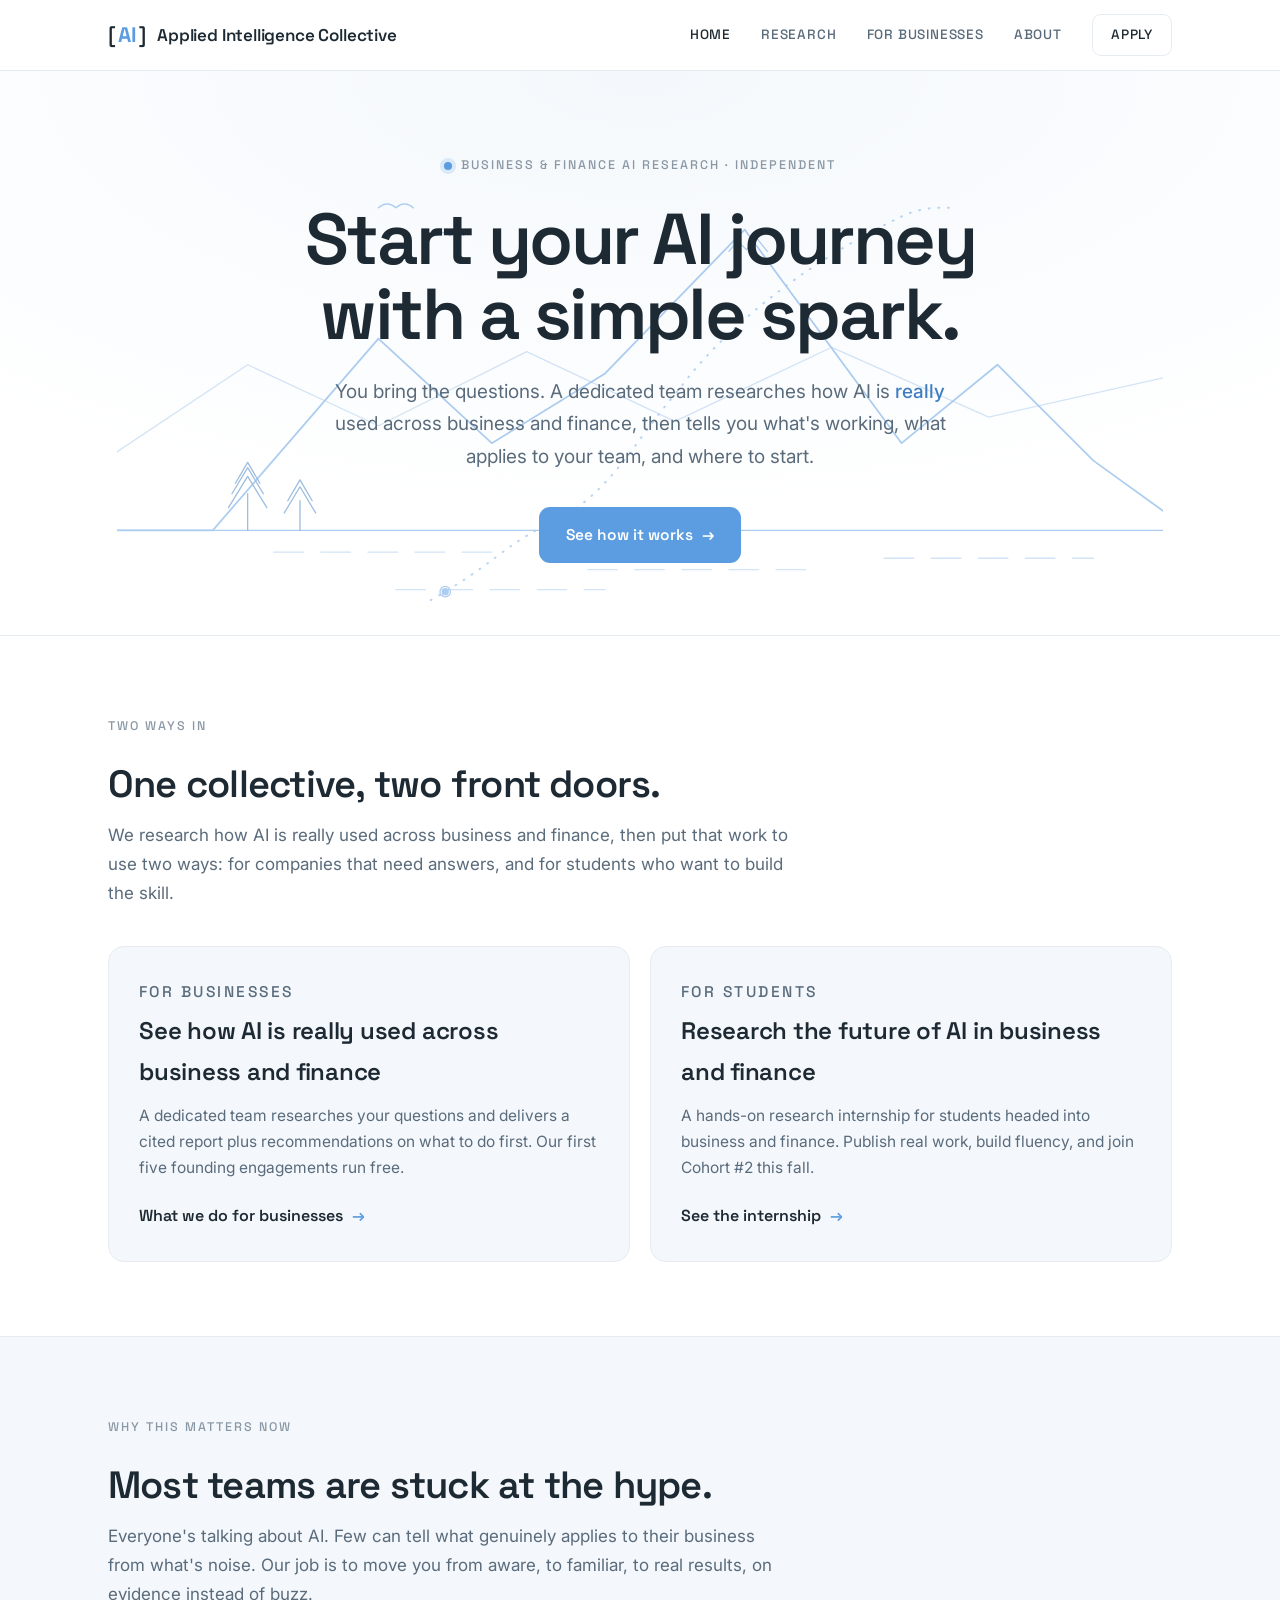
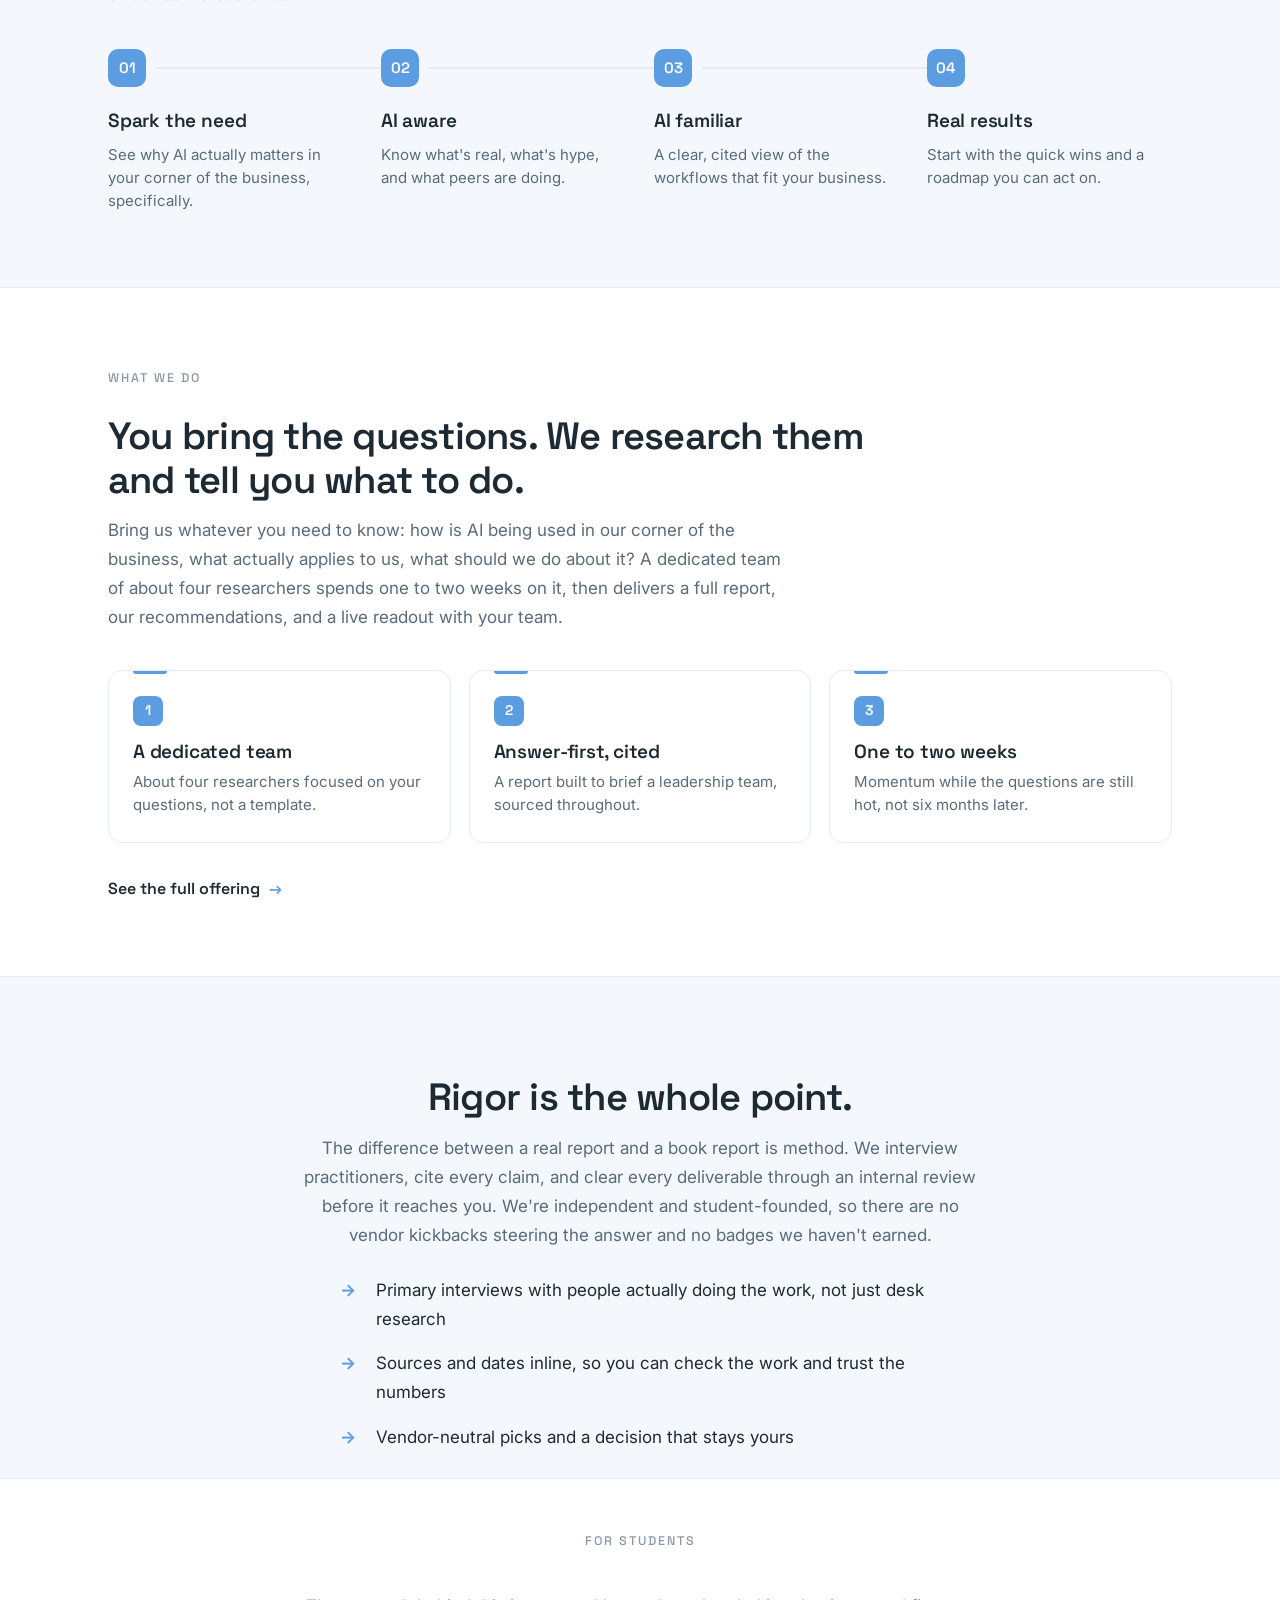
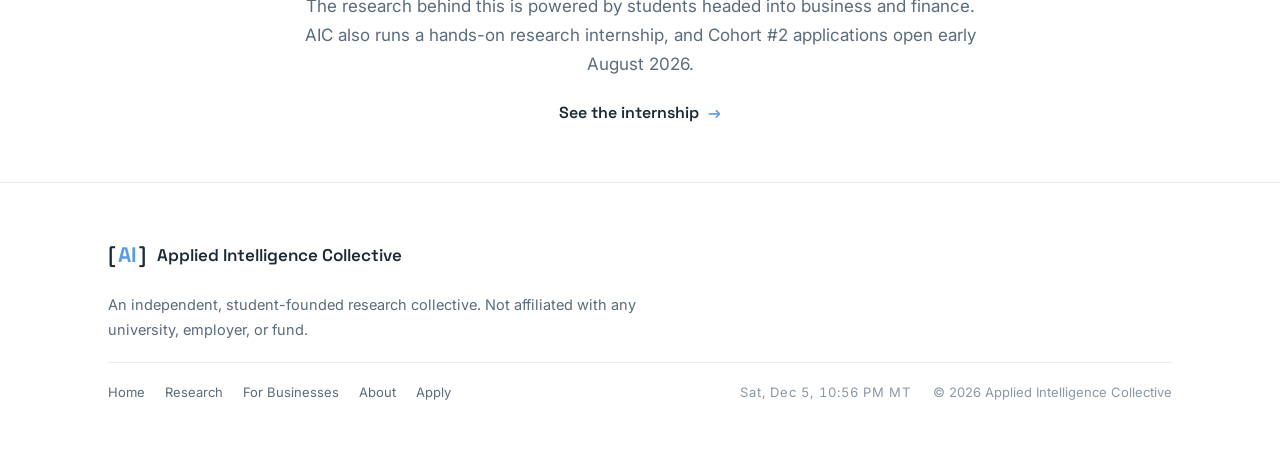
==== commit d703ee26: "Fix the reveal bug that blanked list content; park both forms; move to a branded email THE BUG (the " ====
--- a/index.html
+++ b/index.html
@@ -203,7 +203,7 @@
   <section class="section compact center">
     <div class="wrap">
       <p class="section-kicker">For students</p>
-      <p class="tracks-lead muted">The research behind this is powered by students headed into business and finance. AIC also runs a hands-on research internship, and Cohort #2 opens mid-August 2026.</p>
+      <p class="tracks-lead muted">The research behind this is powered by students headed into business and finance. AIC also runs a hands-on research internship, and Cohort #2 applications open early August 2026.</p>
       <div class="hero-actions" style="margin-top:20px">
         <a class="link-arrow" href="apply.html">See the internship <span>→</span></a>
       </div>
--- a/styles.css
+++ b/styles.css
@@ -724,21 +724,30 @@
 html.anim .price-card,
 html.anim .paper-card{opacity:0;transform:translateY(18px)}
 
-/* reveal — text / list / block elements */
-html.anim .section-kicker,
-html.anim .tracks-head,
-html.anim .tracks-lead,
-html.anim .statement,
-html.anim .who h2,
-html.anim .founders-figure,
-html.anim .founders-intro h2,
-html.anim .founders-intro p,
-html.anim .brief-card,
-html.anim .step,
-html.anim .lens-strip li,
-html.anim .checks li,
-html.anim .callout,
-html.anim .reader{
+/* reveal — text / list / block elements.
+   KEEP THE :where(). It holds this rule at `html.anim` specificity (0,1,1) so the .rv-in
+   rule below always wins. Listed plainly, any selector ending in a type (.checks li,
+   .who h2, .founders-intro p) scores 0,2,2 and OUTRANKS html.anim .rv-in at 0,2,1 — the
+   element then stays at opacity:0 forever, even after the observer marks it revealed.
+   That silently blanked the home page's "Rigor" bullets and the businesses page's
+   "In every engagement" band until 2026-07-29. Adding a target here is safe; taking the
+   :where() off is not. */
+html.anim :where(
+  .section-kicker,
+  .tracks-head,
+  .tracks-lead,
+  .statement,
+  .who h2,
+  .founders-figure,
+  .founders-intro h2,
+  .founders-intro p,
+  .brief-card,
+  .step,
+  .lens-strip li,
+  .checks li,
+  .callout,
+  .reader
+){
   opacity:0;transform:translateY(18px);
   transition:opacity .6s cubic-bezier(.2,.7,.2,1),transform .6s cubic-bezier(.2,.7,.2,1);
 }
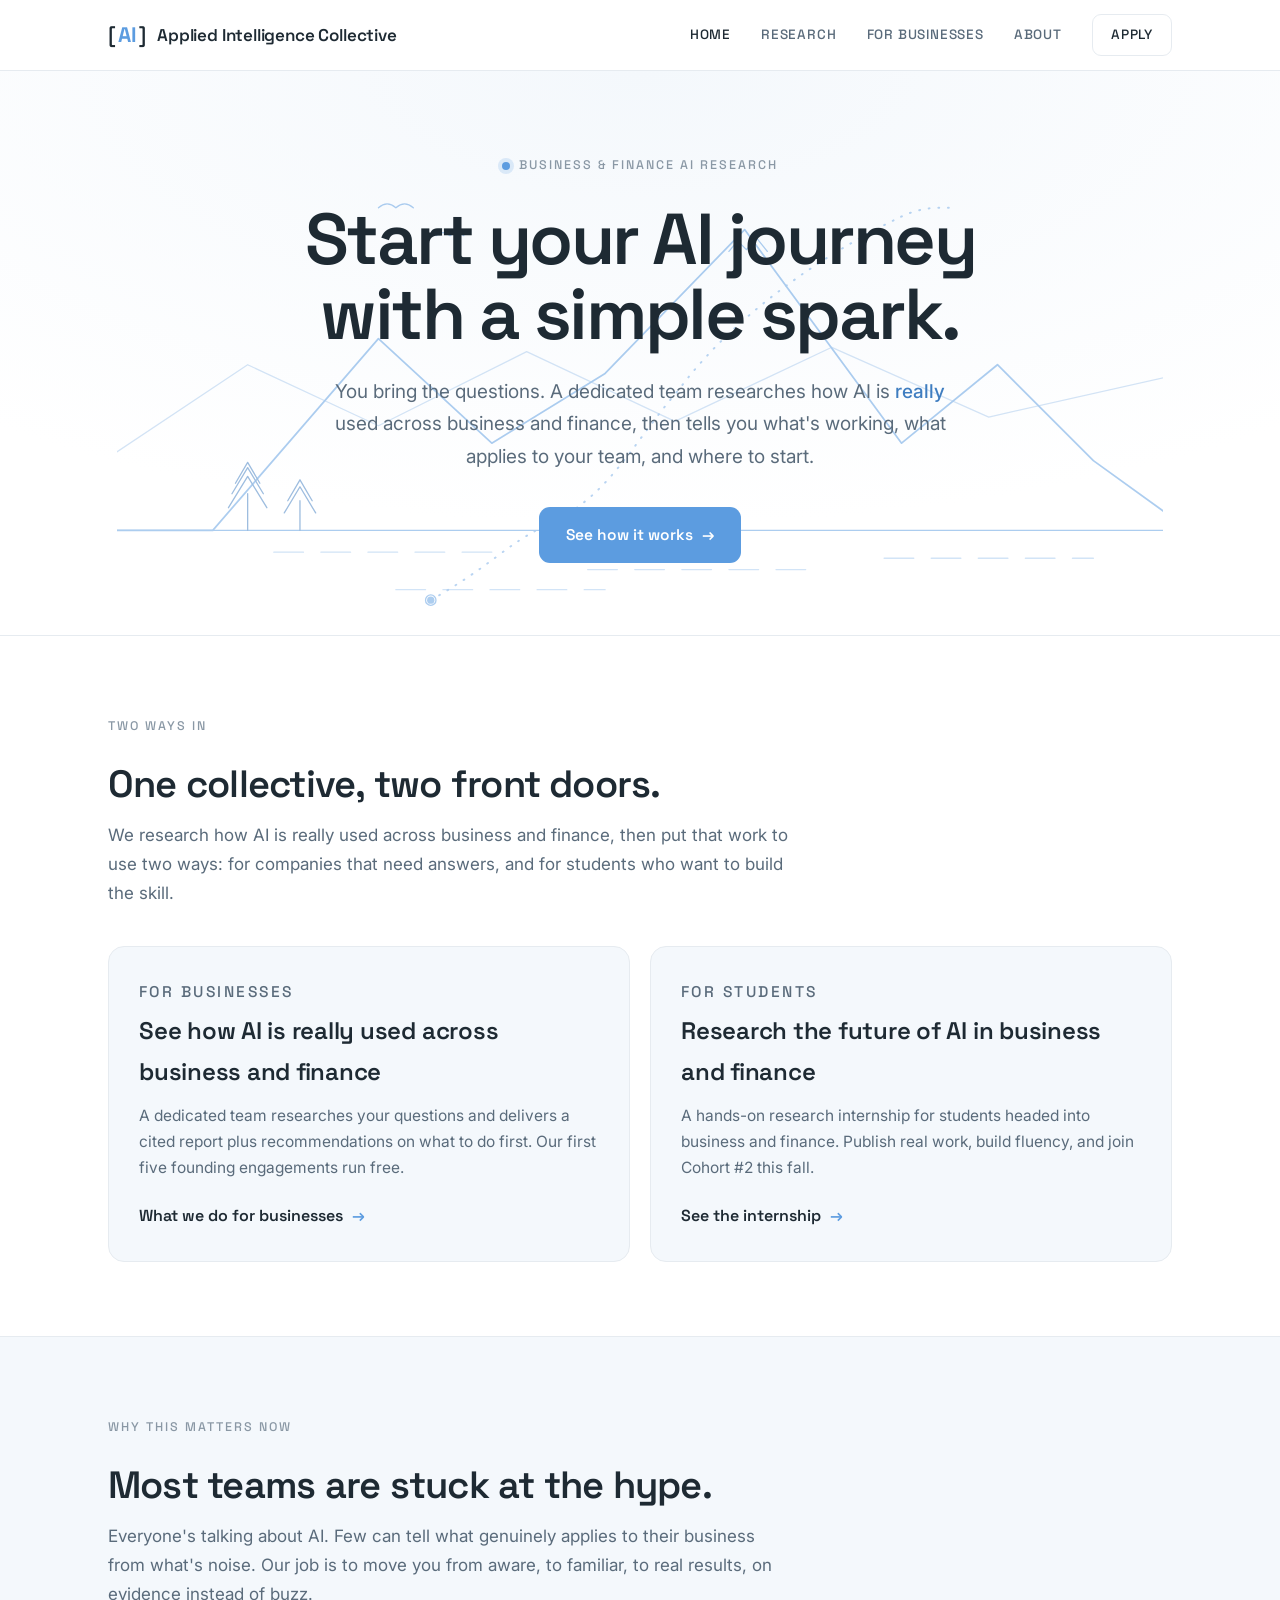
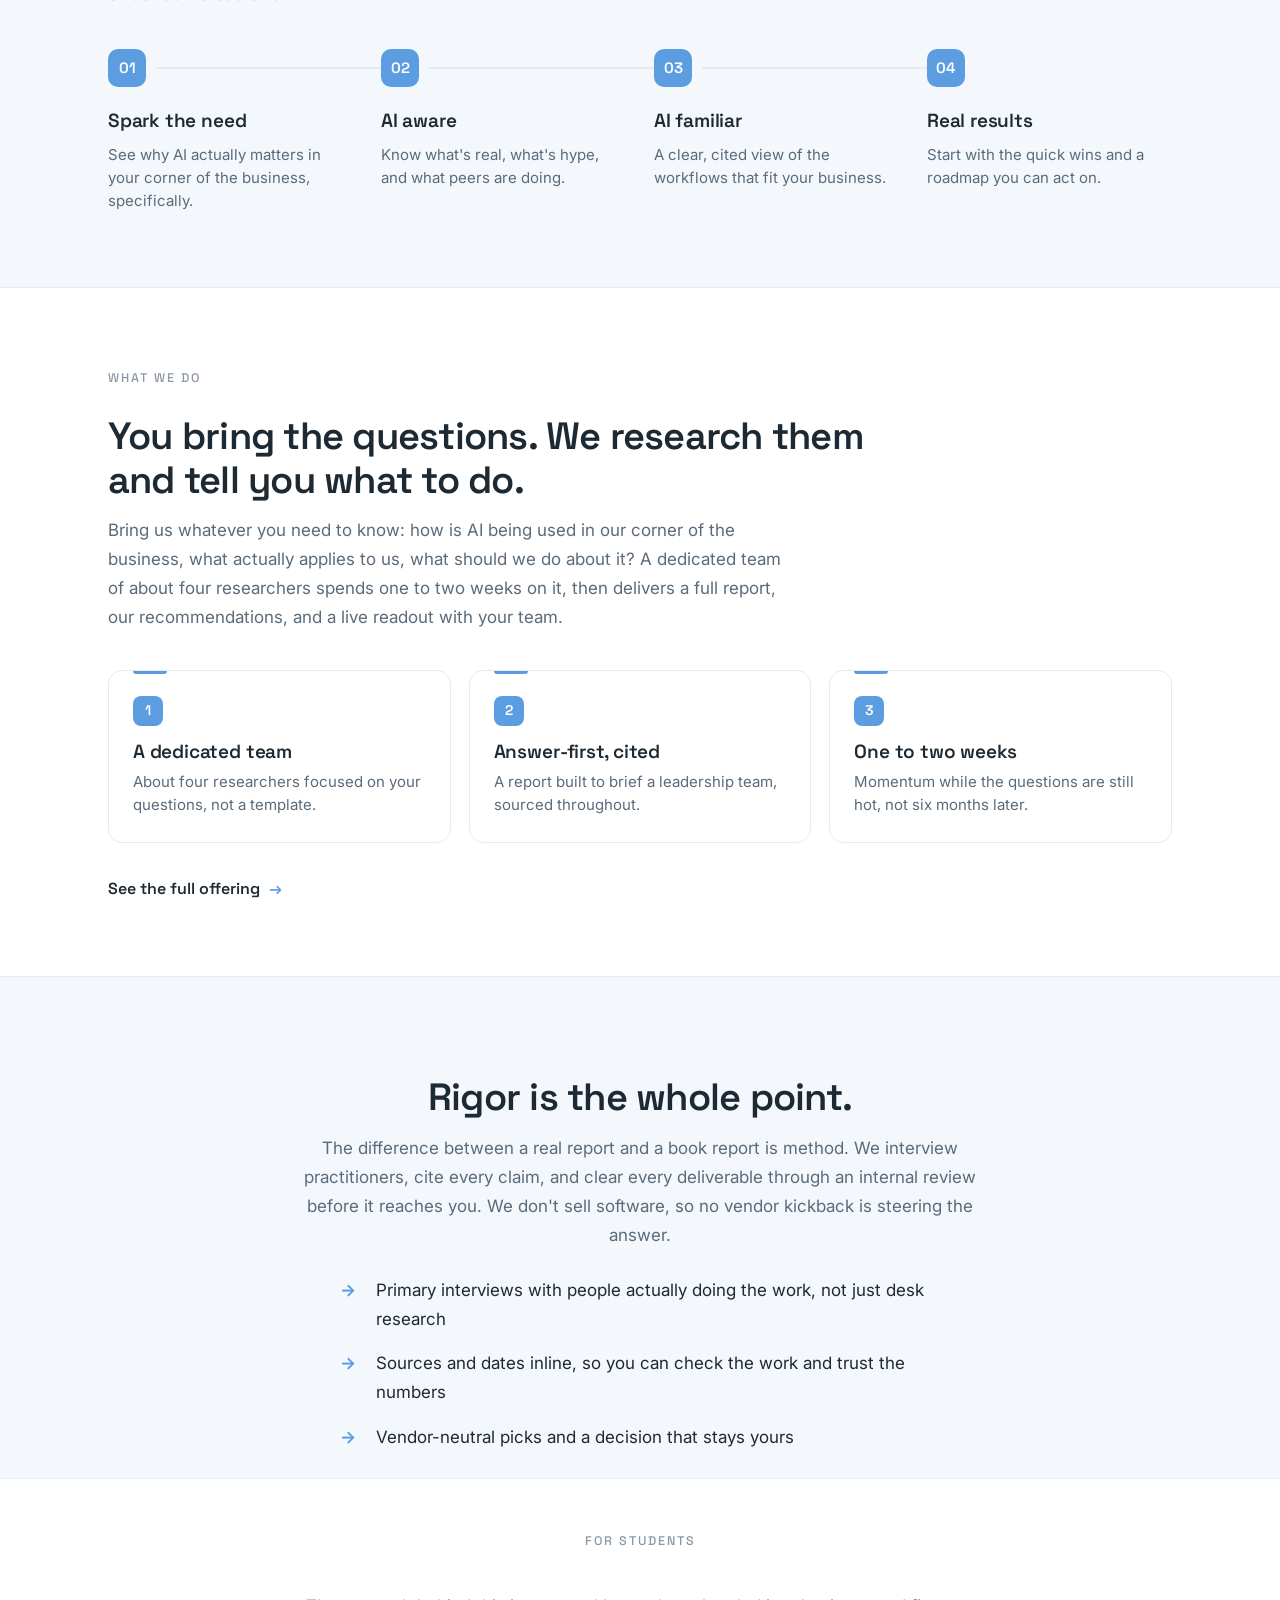
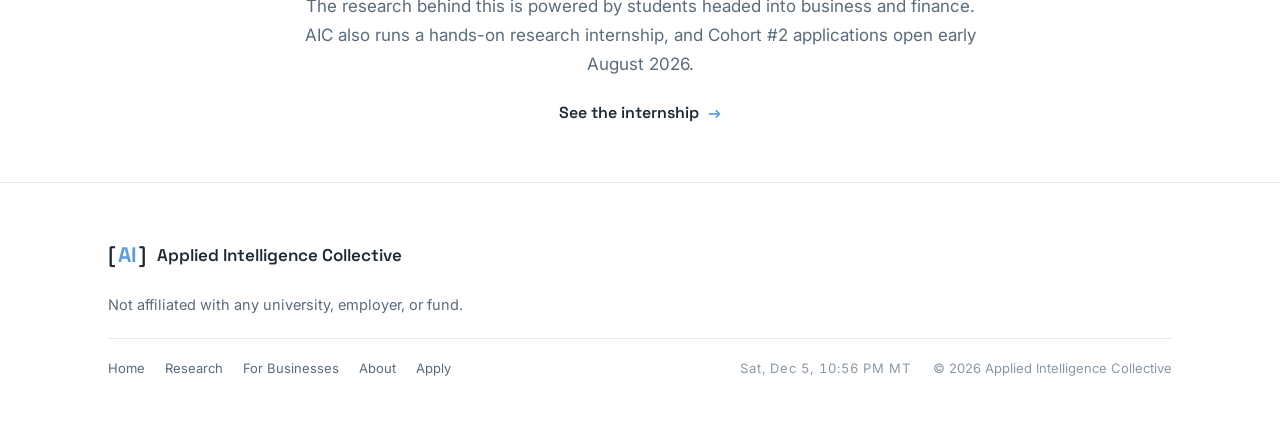
==== commit 26471d48: "Drop the qualifiers, fix mobile, and give About the research-to-spark arc CONFIDENCE, NOT QUALIFIERS" ====
--- a/index.html
+++ b/index.html
@@ -4,7 +4,7 @@
 <meta charset="UTF-8" />
 <meta name="viewport" content="width=device-width, initial-scale=1.0" />
 <title>Applied Intelligence Collective · Start your AI journey with a simple spark</title>
-<meta name="description" content="You bring the questions. A dedicated team researches how AI is really used across business and finance, then hands your team a cited answer and clear recommendations on where to start. Independent, student-founded AI research. The first five founding engagements are free." />
+<meta name="description" content="You bring the questions. A dedicated team researches how AI is really used across business and finance, then hands your team a cited answer and clear recommendations on where to start. AI research for business and finance teams. The first five founding engagements are free." />
 <link rel="preconnect" href="https://fonts.googleapis.com" />
 <link rel="preconnect" href="https://fonts.gstatic.com" crossorigin />
 <link href="https://fonts.googleapis.com/css2?family=Inter:wght@400;500;600&family=Space+Grotesk:wght@500;600;700&display=swap" rel="stylesheet" />
@@ -92,7 +92,7 @@
     </svg>
     <div class="wrap">
       <div class="hero-home-inner">
-        <p class="eyebrow"><span class="dot"></span> Business &amp; finance AI research · Independent</p>
+        <p class="eyebrow"><span class="dot"></span> Business &amp; finance AI research</p>
         <h1 class="hero-title hero-home-title">Start your AI journey with a simple&nbsp;spark.</h1>
         <p class="hero-lead hero-home-lead">You bring the questions. A dedicated team researches how AI is <em>really</em> used across business and finance, then tells you what's working, what applies to your team, and where to start.</p>
         <div class="hero-actions hero-home-actions">
@@ -190,7 +190,7 @@
     <div class="wrap">
       <p class="section-kicker">Why you can trust it</p>
       <h2 class="tracks-head">Rigor is the whole point.</h2>
-      <p class="tracks-lead muted">The difference between a real report and a book report is method. We interview practitioners, cite every claim, and clear every deliverable through an internal review before it reaches you. We're independent and student-founded, so there are no vendor kickbacks steering the answer and no badges we haven't earned.</p>
+      <p class="tracks-lead muted">The difference between a real report and a book report is method. We interview practitioners, cite every claim, and clear every deliverable through an internal review before it reaches you. We don't sell software, so no vendor kickback is steering the answer.</p>
       <ul class="checks">
         <li>Primary interviews with people actually doing the work, not just desk research</li>
         <li>Sources and dates inline, so you can check the work and trust the numbers</li>
@@ -218,7 +218,7 @@
       <span class="mark" aria-hidden="true">[<span>AI</span>]</span>
       Applied Intelligence Collective
     </div>
-    <p class="footer-note">An independent, student-founded research collective. Not affiliated with any university, employer, or fund.</p>
+    <p class="footer-note">Not affiliated with any university, employer, or fund.</p>
     <div class="footer-meta">
       <nav class="footer-nav">
         <a href="index.html">Home</a>
--- a/styles.css
+++ b/styles.css
@@ -31,6 +31,10 @@
 }
 ::selection{background:var(--sky);color:#fff}
 a{color:inherit;text-decoration:none}
+/* owen@appliedintelligencecollective.com is a 38-character unbreakable token, so it blows out
+   any container narrower than about 340px. Since the forms were parked these addresses are the
+   primary call to action, so let them break rather than overflow the page. */
+a[href^="mailto:"]{overflow-wrap:anywhere}
 img{max-width:100%;display:block}
 
 h1,h2,h3,.brand,.brand-name,.eyebrow,.section-kicker,.nav a,.link-arrow,.btn{
@@ -234,6 +238,12 @@
 .checks{list-style:none;display:flex;flex-direction:column;gap:16px}
 .checks li{display:grid;grid-template-columns:24px 1fr;gap:12px;color:var(--graphite)}
 .checks li::before{content:"→";color:var(--sky);font-weight:700}
+/* Two-across variant for a longer list under a full-width heading (the businesses page's
+   "In every engagement" band). Six items in one column reads as a wall; two columns fill
+   the width the heading already occupies. Must stay AFTER .checks — same specificity, so
+   source order is the only thing letting display:grid beat .checks' display:flex. */
+.checks-2up{display:grid;grid-template-columns:1fr 1fr;gap:18px 44px;margin-top:34px}
+@media (max-width:760px){.checks-2up{grid-template-columns:1fr;gap:16px;margin-top:26px}}
 
 /* centered section variant — centers kicker/head/lead (+ optional checks) */
 .section.center{text-align:center}
@@ -342,7 +352,9 @@
 .cta-band h2{font-family:"Space Grotesk",sans-serif;font-weight:600;
   font-size:clamp(28px,4vw,46px);letter-spacing:-.02em;line-height:1.1;max-width:760px}
 .cta-band p{color:#A9B7C2;margin-top:16px;max-width:560px}
-.cta-band .actions{margin-top:34px}
+.cta-band .actions{margin-top:34px;display:flex;flex-wrap:wrap;gap:14px 18px;align-items:center}
+.cta-band .actions .link-arrow{color:#fff}
+.cta-band .actions .link-arrow:hover{color:var(--mist)}
 .cta-band .mark span{color:var(--sky)}
 .cta-band.center{text-align:center}
 .cta-band.center h2,.cta-band.center p{margin-left:auto;margin-right:auto}
@@ -450,7 +462,8 @@
 .footer-meta{display:flex;flex-wrap:wrap;align-items:center;gap:22px;
   padding-top:18px;border-top:1px solid var(--line);
   color:var(--faint);font-size:13px}
-.footer-nav{display:flex;gap:20px;margin-right:auto}
+/* wrap: five links plus 20px gaps overflow a 320px viewport otherwise */
+.footer-nav{display:flex;flex-wrap:wrap;gap:12px 20px;margin-right:auto}
 .footer-nav a{color:var(--muted);transition:color .15s}
 .footer-nav a:hover{color:var(--graphite)}
 
@@ -472,8 +485,13 @@
   background:rgba(232,176,75,.12);vertical-align:middle;
 }
 h1 .placeholder,h2 .placeholder,h3 .placeholder{margin-left:12px}
-.source-note{color:var(--faint);font-size:12.5px;margin-top:16px;display:flex;
-  flex-wrap:wrap;align-items:center;gap:8px}
+/* Runs as prose, not flex. As a flex container every inline <em>/<a> became a flex item with
+   an 8px gap, which broke word spacing mid-sentence once these notes grew past a few words. */
+.source-note{color:var(--faint);font-size:12.5px;line-height:1.55;margin-top:16px;max-width:860px}
+.source-note em{font-style:italic}
+.source-note a{color:var(--muted);text-decoration:underline;text-decoration-color:var(--line-strong,#CFDBE6);
+  text-underline-offset:2px}
+.source-note a:hover{color:var(--sky-dark)}
 
 /* numbered feature cards (2-up / 3-up) */
 .feature-grid{display:grid;gap:18px;margin-top:38px}
@@ -702,6 +720,31 @@
 .reader-detail .card-body{font-size:15.5px;margin-top:10px}
 .reader-detail .card-meta{margin-top:2px}
 .reader-detail .card-sources{margin-top:14px}
+
+/* Mobile accordion panel: the brief body expanded inline under its own title. Only rendered
+   at <=760px (see the reader script), so it needs no media query of its own. Tucks under the
+   button it belongs to, sharing its left edge and losing the top corners so the two read as
+   one card. The open button keeps .active, which supplies the sky border above. */
+.reader-panel{
+  background:#fff;border:1px solid var(--line);border-top:0;
+  border-radius:0 0 12px 12px;padding:2px 18px 18px;margin:-12px 0 4px;
+}
+.reader-panel .card-body{font-size:15px;margin-top:0}
+.reader-panel .card-sources{margin-top:12px}
+/* The button directly above already shows the tag, date, title and byline, so the panel
+   carries only the part you tapped for: the body and its sources. */
+.reader-panel .card-top,
+.reader-panel h3,
+.reader-panel .card-meta{display:none}
+.reader-item[aria-expanded="true"]{border-bottom-left-radius:0;border-bottom-right-radius:0}
+/* affordance that the row opens */
+.reader-item[aria-expanded]{position:relative;padding-right:44px}
+.reader-item[aria-expanded]::after{
+  content:"";position:absolute;right:20px;top:24px;width:8px;height:8px;
+  border-right:2px solid var(--sky);border-bottom:2px solid var(--sky);
+  transform:rotate(45deg);transition:transform .2s ease;
+}
+.reader-item[aria-expanded="true"]::after{transform:rotate(-135deg)}
 
 /* ---------- scroll reveal + card polish ---------- */
 /* Progressive: the hidden state is gated on html.anim, which reveal.js's inline
@@ -771,10 +814,17 @@
   .nav a{letter-spacing:0}
   /* 5-item nav no longer fits one row: brand on top, nav wraps below.
      Keep the .wrap side padding (only override vertical) so nothing hugs the edge. */
-  .header-inner{flex-wrap:wrap;height:auto;padding-block:12px;row-gap:12px}
+  .header-inner{flex-wrap:wrap;height:auto;padding-block:12px;row-gap:12px;position:relative}
   .nav{width:100%;gap:14px 18px;flex-wrap:wrap;justify-content:flex-start;align-items:center}
   .nav a{font-size:13px}
-  .nav .nav-apply{margin-left:auto;padding:8px 16px}
+  /* At <=414px the four text links fill their whole row, so an in-flow Apply button wrapped
+     to a THIRD row and margin-left:auto shoved it to the far edge, growing the sticky header
+     to 148px. .brand-name is hidden at this width, so the brand row is just the [AI] mark and
+     ~300px of dead space: park Apply there instead. Row 1 = mark + Apply, row 2 = the four
+     links, header back to ~112px. Keep `right` equal to the mobile .wrap padding so the button
+     lines up with the content edge. DOM order is untouched, so Apply stays inside the nav
+     landmark for screen readers. */
+  .nav .nav-apply{position:absolute;top:12px;right:22px;margin-left:0;padding:8px 16px}
   .hero{padding:56px 0 50px}
   .hero-home{padding:66px 0 58px}
   .hero-grid{grid-template-columns:1fr;gap:34px}
@@ -795,3 +845,9 @@
   .step::after{display:none}
   .path-grid{grid-template-columns:1fr}
 }
+/* Very narrow (iPhone SE and similar). MUST stay its own block after the 760px one, not nested
+   inside it: at 13px/18px the four nav links need two rows and About lands alone on a third. */
+@media (max-width:380px){
+  .nav{gap:12px 11px}
+  .nav a{font-size:12px}
+}
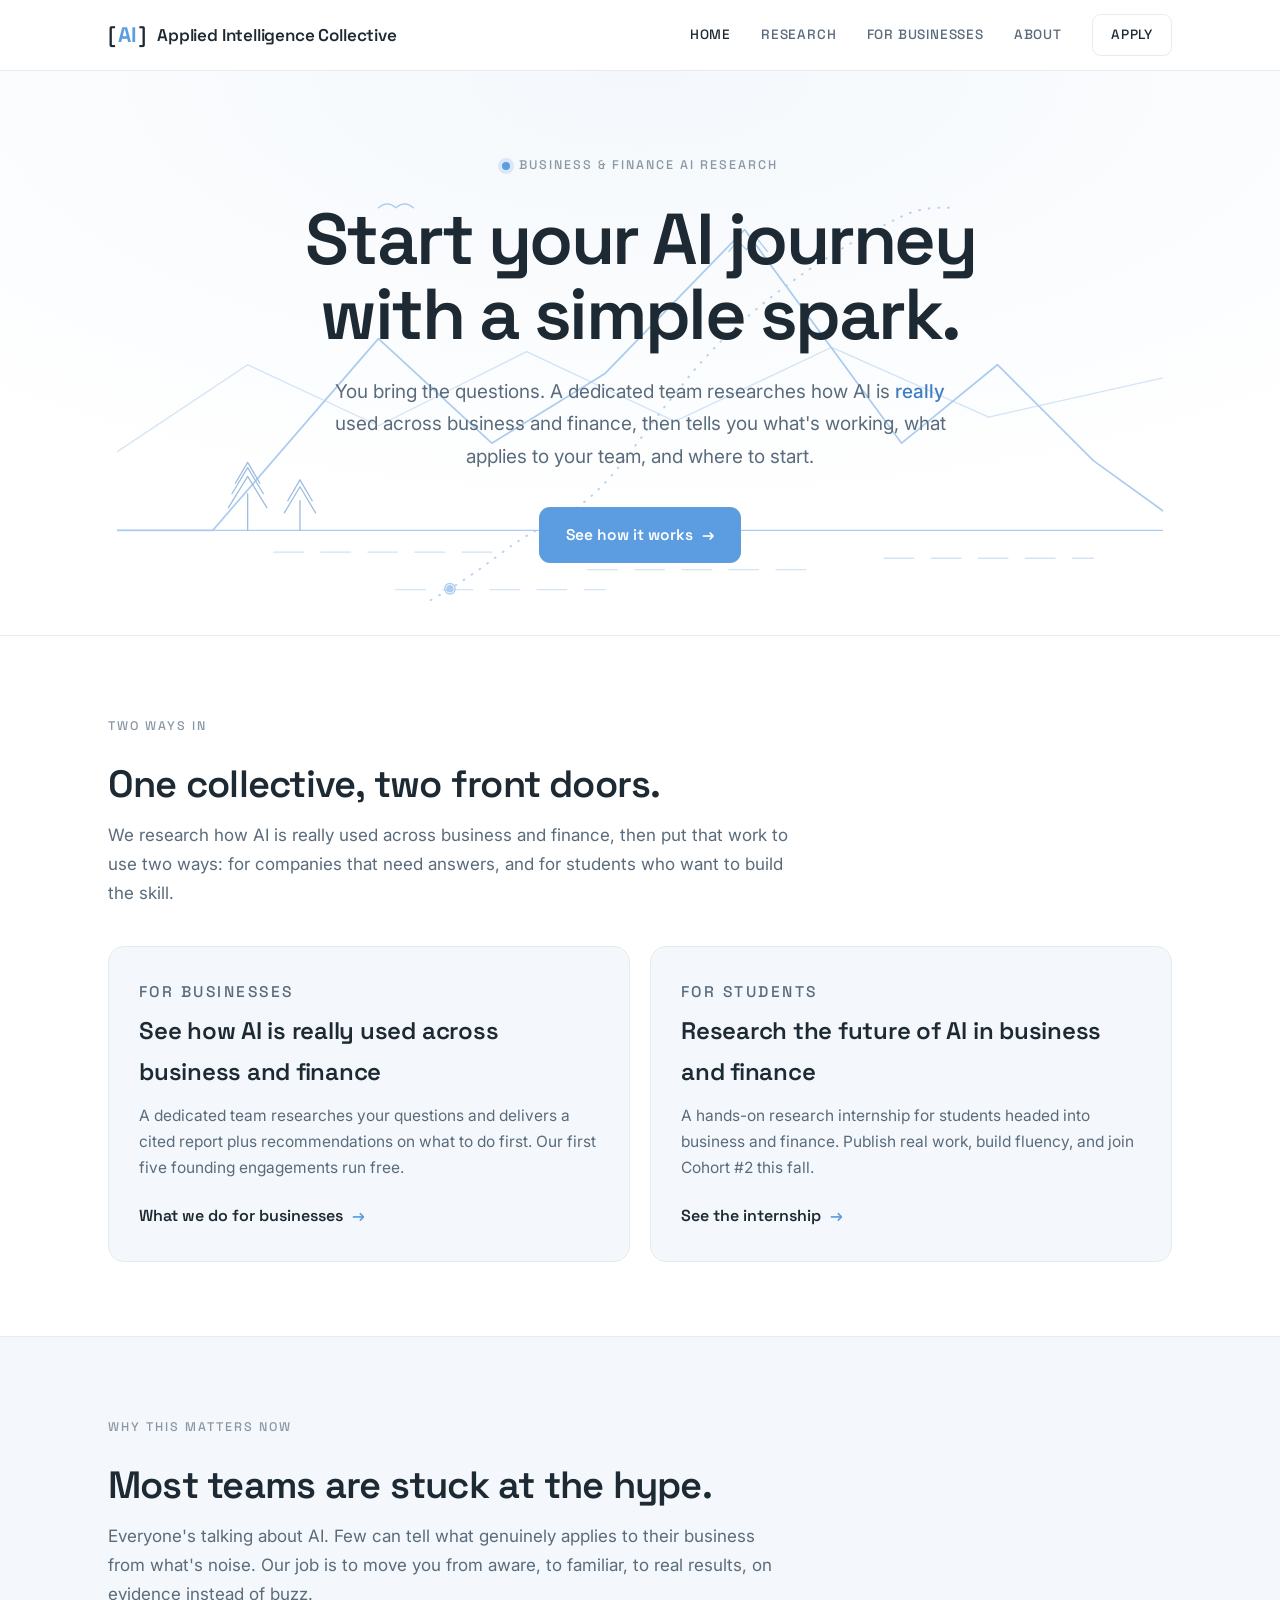
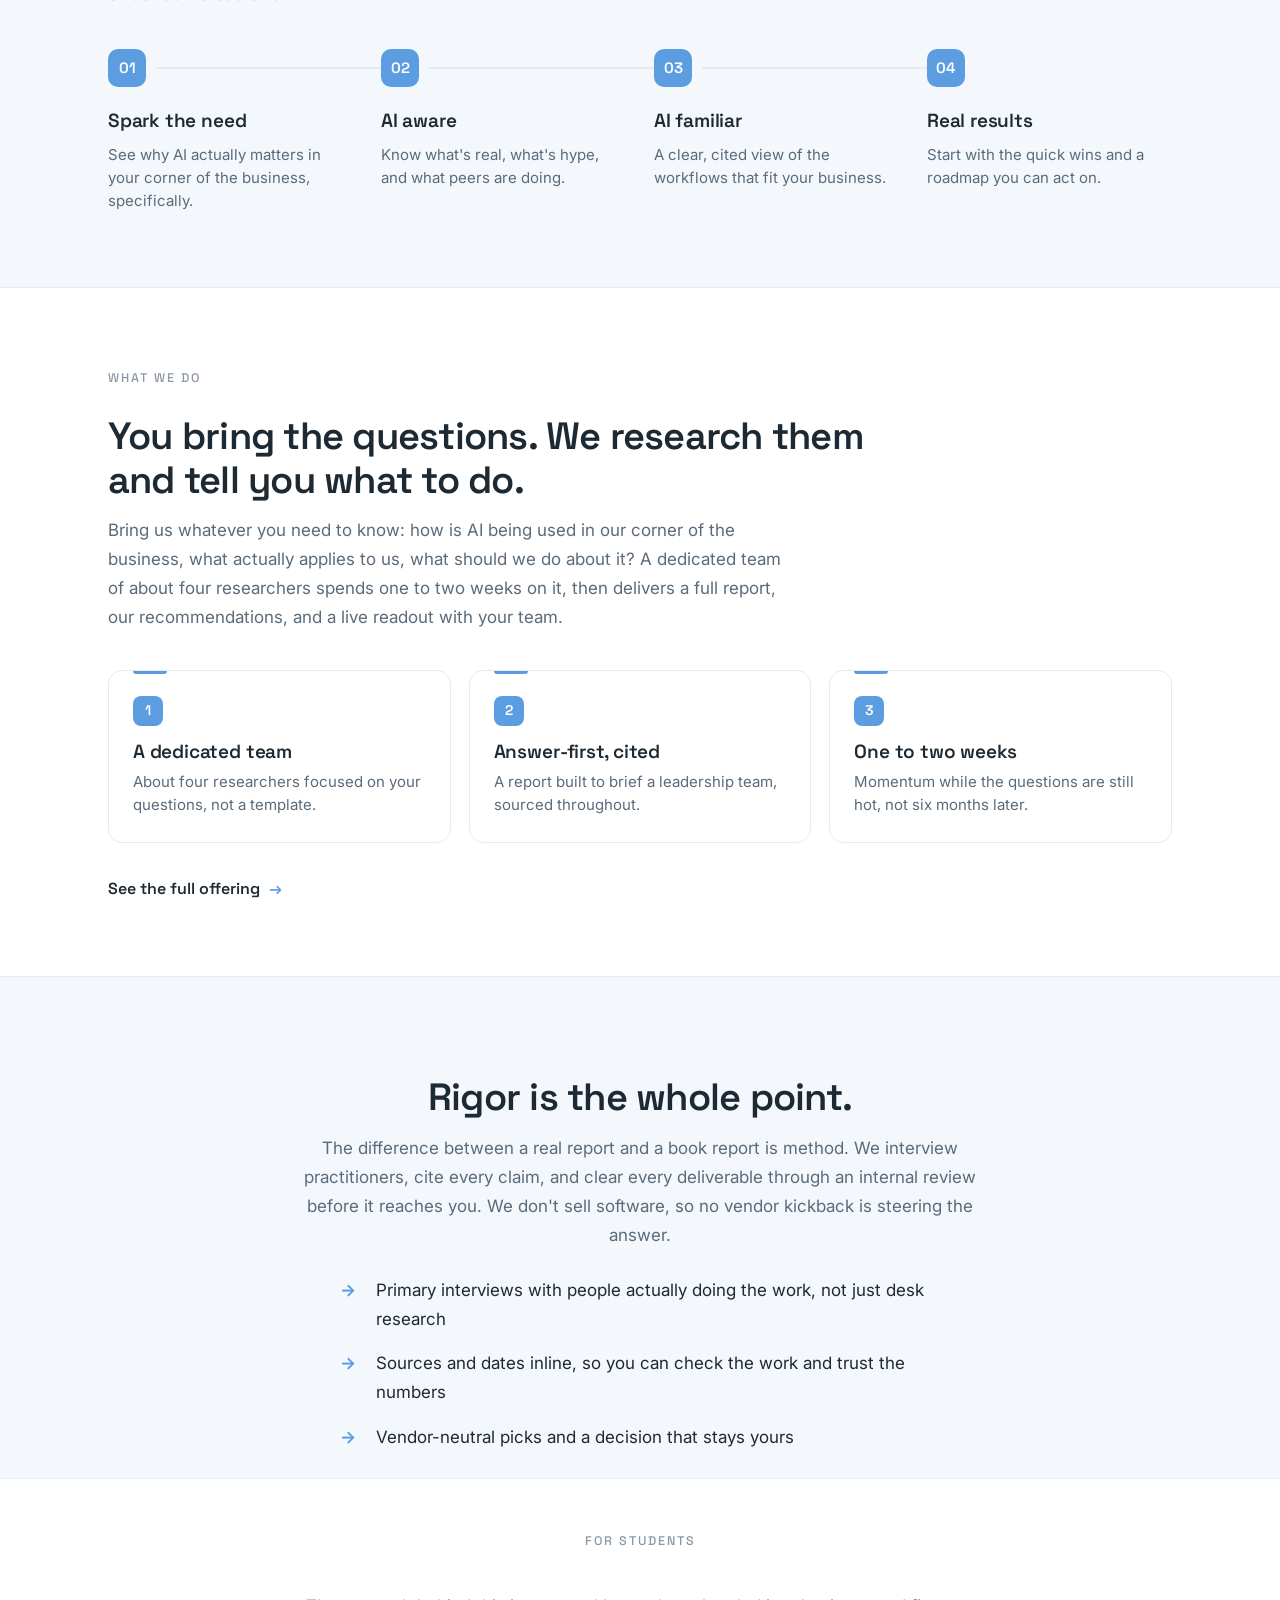
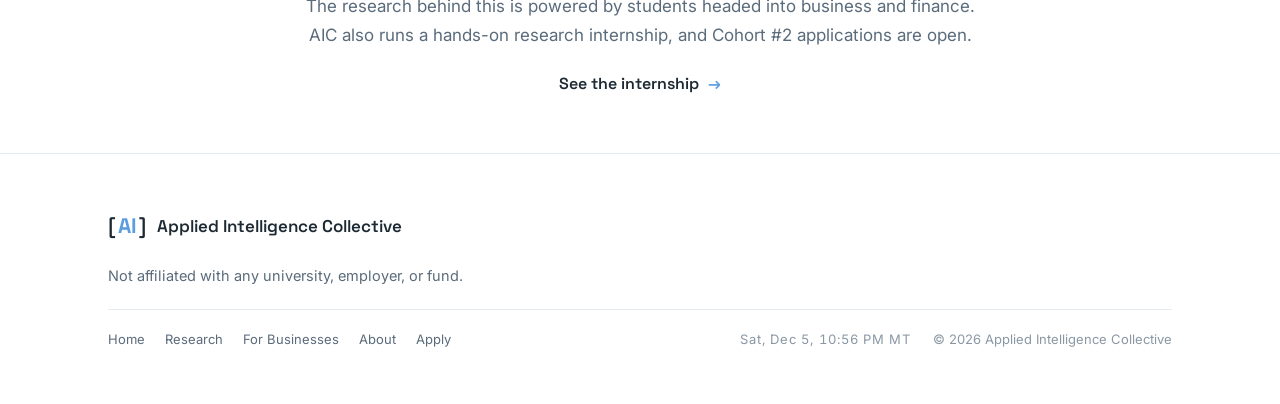
==== commit 2cfc76f0: "Open applications: dedicated form pages with tier preselect, plus regenerated program PDF - New appl" ====
--- a/index.html
+++ b/index.html
@@ -203,7 +203,7 @@
   <section class="section compact center">
     <div class="wrap">
       <p class="section-kicker">For students</p>
-      <p class="tracks-lead muted">The research behind this is powered by students headed into business and finance. AIC also runs a hands-on research internship, and Cohort #2 applications open early August 2026.</p>
+      <p class="tracks-lead muted">The research behind this is powered by students headed into business and finance. AIC also runs a hands-on research internship, and Cohort #2 applications are open.</p>
       <div class="hero-actions" style="margin-top:20px">
         <a class="link-arrow" href="apply.html">See the internship <span>→</span></a>
       </div>
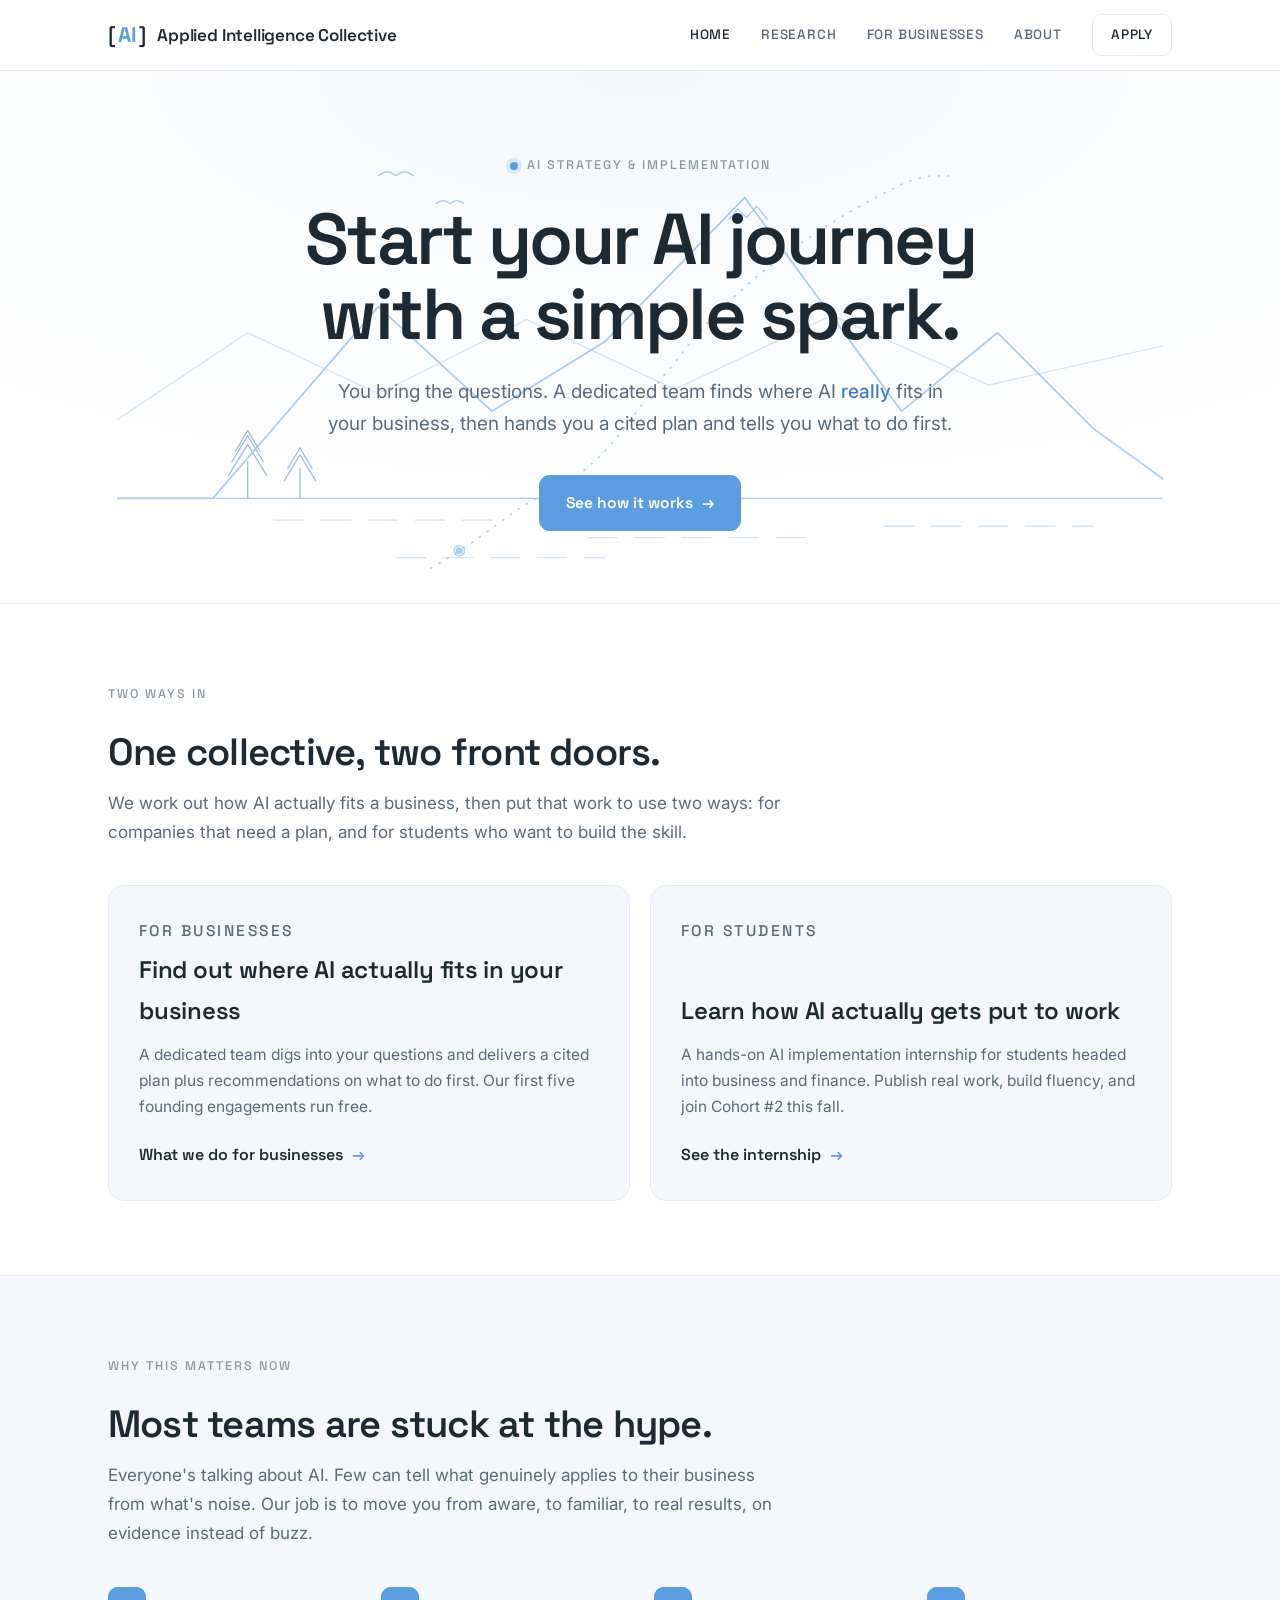
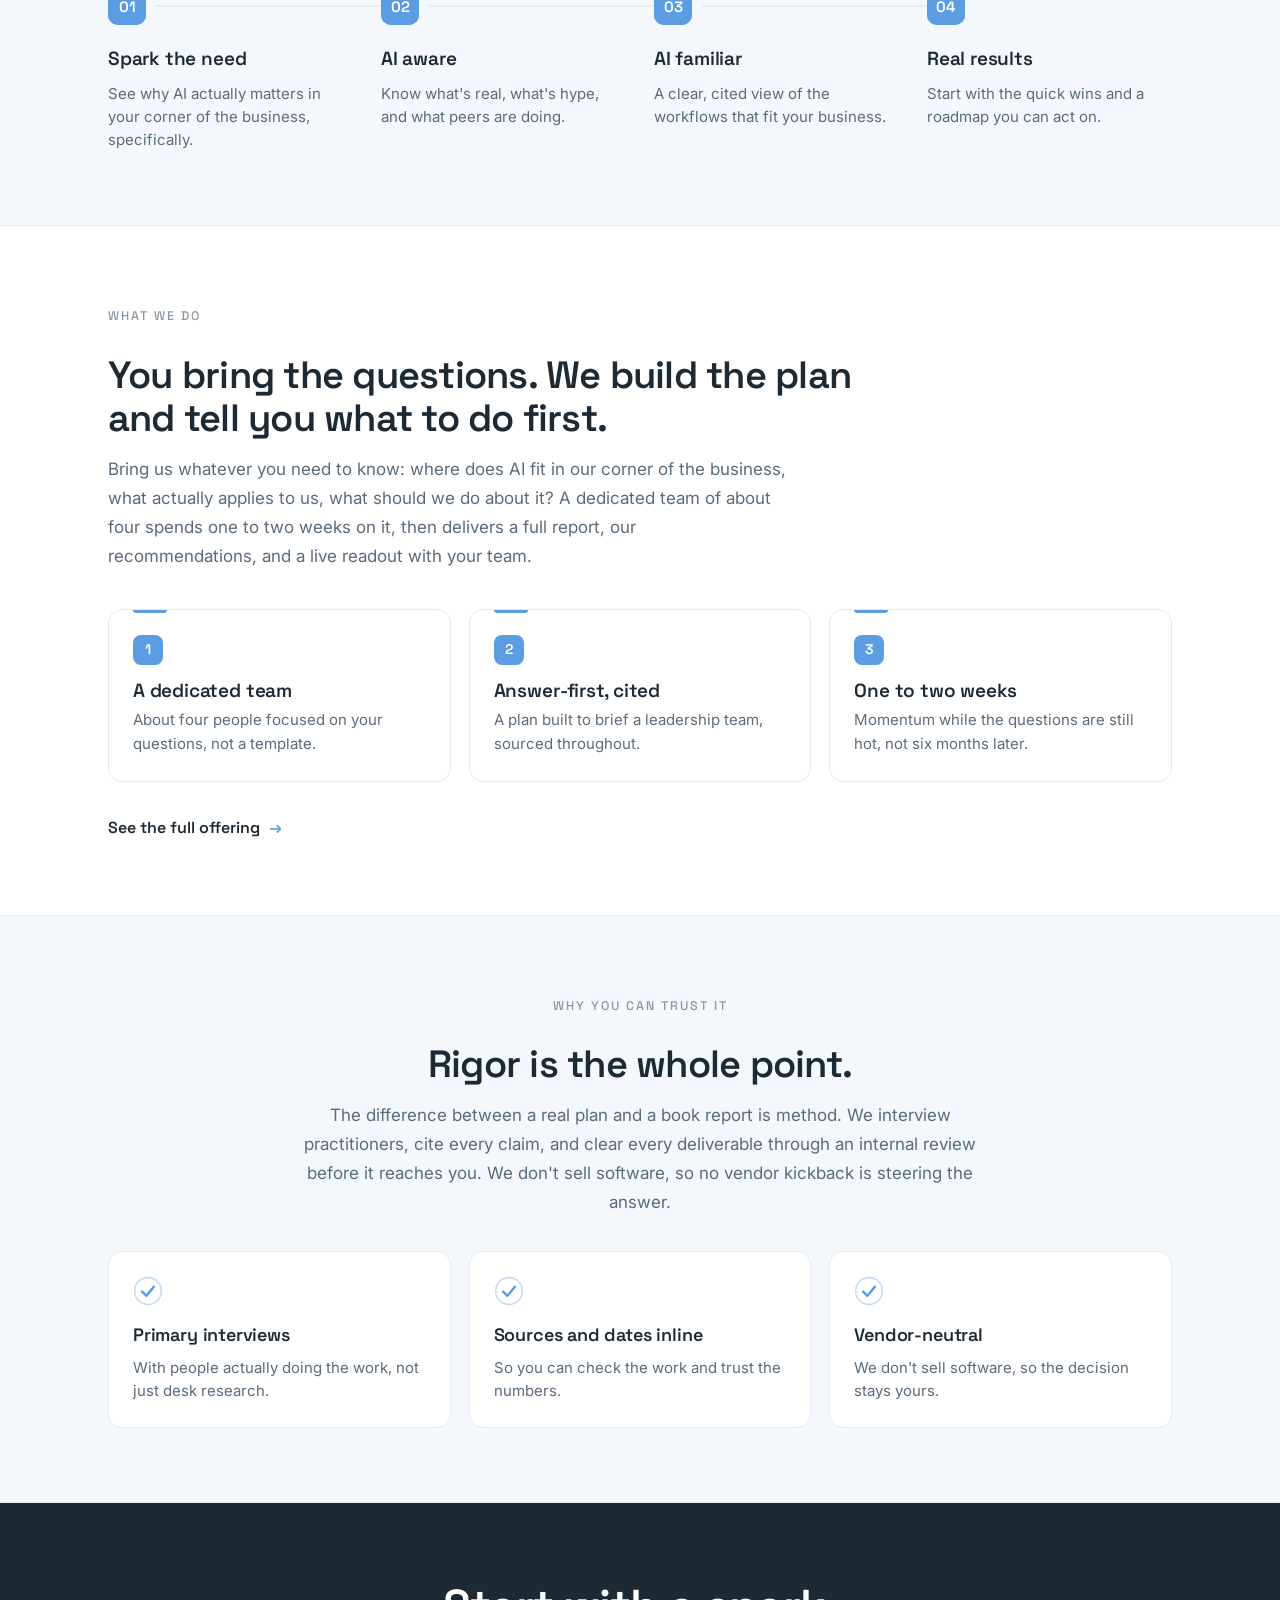
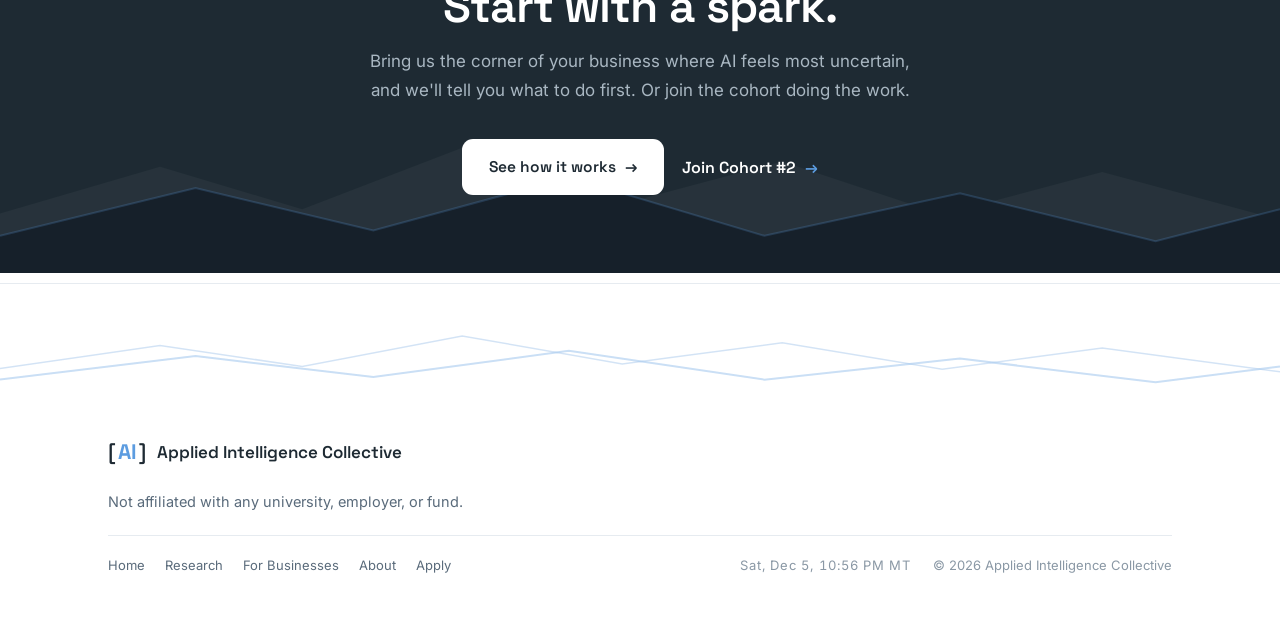
==== commit 5f099393: "Reposition to AI strategy & implementation, add mountain motif and card/timeline animation Copy: "AI" ====
--- a/index.html
+++ b/index.html
@@ -4,7 +4,7 @@
 <meta charset="UTF-8" />
 <meta name="viewport" content="width=device-width, initial-scale=1.0" />
 <title>Applied Intelligence Collective · Start your AI journey with a simple spark</title>
-<meta name="description" content="You bring the questions. A dedicated team researches how AI is really used across business and finance, then hands your team a cited answer and clear recommendations on where to start. AI research for business and finance teams. The first five founding engagements are free." />
+<meta name="description" content="You bring the questions. A dedicated team finds where AI really fits in your business, then hands your team a cited plan and clear recommendations on what to do first. AI strategy and implementation for business and finance teams. The first five founding engagements are free." />
 <link rel="preconnect" href="https://fonts.googleapis.com" />
 <link rel="preconnect" href="https://fonts.gstatic.com" crossorigin />
 <link href="https://fonts.googleapis.com/css2?family=Inter:wght@400;500;600&family=Space+Grotesk:wght@500;600;700&display=swap" rel="stylesheet" />
@@ -92,9 +92,9 @@
     </svg>
     <div class="wrap">
       <div class="hero-home-inner">
-        <p class="eyebrow"><span class="dot"></span> Business &amp; finance AI research</p>
+        <p class="eyebrow"><span class="dot"></span> AI strategy &amp; implementation</p>
         <h1 class="hero-title hero-home-title">Start your AI journey with a simple&nbsp;spark.</h1>
-        <p class="hero-lead hero-home-lead">You bring the questions. A dedicated team researches how AI is <em>really</em> used across business and finance, then tells you what's working, what applies to your team, and where to start.</p>
+        <p class="hero-lead hero-home-lead">You bring the questions. A dedicated team finds where AI <em>really</em> fits in your business, then hands you a cited plan and tells you what to do first.</p>
         <div class="hero-actions hero-home-actions">
           <a class="btn btn-primary" href="businesses.html">See how it works <span>→</span></a>
         </div>
@@ -107,18 +107,18 @@
     <div class="wrap">
       <p class="section-kicker">Two ways in</p>
       <h2 class="tracks-head">One collective, two front doors.</h2>
-      <p class="tracks-lead muted">We research how AI is really used across business and finance, then put that work to use two ways: for companies that need answers, and for students who want to build the skill.</p>
+      <p class="tracks-lead muted">We work out how AI actually fits a business, then put that work to use two ways: for companies that need a plan, and for students who want to build the skill.</p>
       <div class="path-grid">
         <article class="path-card">
           <p class="panel-kicker">For businesses</p>
-          <h3>See how AI is really used across business and finance</h3>
-          <p>A dedicated team researches your questions and delivers a cited report plus recommendations on what to do first. Our first five founding engagements run free.</p>
+          <h3>Find out where AI actually fits in your business</h3>
+          <p>A dedicated team digs into your questions and delivers a cited plan plus recommendations on what to do first. Our first five founding engagements run free.</p>
           <a class="link-arrow" href="businesses.html">What we do for businesses <span>→</span></a>
         </article>
         <article class="path-card">
           <p class="panel-kicker">For students</p>
-          <h3>Research the future of AI in business and finance</h3>
-          <p>A hands-on research internship for students headed into business and finance. Publish real work, build fluency, and join Cohort #2 this fall.</p>
+          <h3>Learn how AI actually gets put to work</h3>
+          <p>A hands-on AI implementation internship for students headed into business and finance. Publish real work, build fluency, and join Cohort #2 this fall.</p>
           <a class="link-arrow" href="apply.html">See the internship <span>→</span></a>
         </article>
       </div>
@@ -160,18 +160,18 @@
   <section class="section">
     <div class="wrap">
       <p class="section-kicker">What we do</p>
-      <h2 class="tracks-head">You bring the questions. We research them and tell you what to do.</h2>
-      <p class="tracks-lead muted">Bring us whatever you need to know: how is AI being used in our corner of the business, what actually applies to us, what should we do about it? A dedicated team of about four researchers spends one to two weeks on it, then delivers a full report, our recommendations, and a live readout with your team.</p>
+      <h2 class="tracks-head">You bring the questions. We build the plan and tell you what to do first.</h2>
+      <p class="tracks-lead muted">Bring us whatever you need to know: where does AI fit in our corner of the business, what actually applies to us, what should we do about it? A dedicated team of about four spends one to two weeks on it, then delivers a full report, our recommendations, and a live readout with your team.</p>
       <div class="feature-grid cols-3">
         <article class="feature-card">
           <span class="fc-num">1</span>
           <h3>A dedicated team</h3>
-          <p>About four researchers focused on your questions, not a template.</p>
+          <p>About four people focused on your questions, not a template.</p>
         </article>
         <article class="feature-card">
           <span class="fc-num">2</span>
           <h3>Answer-first, cited</h3>
-          <p>A report built to brief a leadership team, sourced throughout.</p>
+          <p>A plan built to brief a leadership team, sourced throughout.</p>
         </article>
         <article class="feature-card">
           <span class="fc-num">3</span>
@@ -186,26 +186,56 @@
   </section>
 
   <!-- WHY TRUST IT -->
-  <section class="section tint center compact tight-foot">
+  <section class="section tint center">
     <div class="wrap">
       <p class="section-kicker">Why you can trust it</p>
       <h2 class="tracks-head">Rigor is the whole point.</h2>
-      <p class="tracks-lead muted">The difference between a real report and a book report is method. We interview practitioners, cite every claim, and clear every deliverable through an internal review before it reaches you. We don't sell software, so no vendor kickback is steering the answer.</p>
-      <ul class="checks">
-        <li>Primary interviews with people actually doing the work, not just desk research</li>
-        <li>Sources and dates inline, so you can check the work and trust the numbers</li>
-        <li>Vendor-neutral picks and a decision that stays yours</li>
-      </ul>
-    </div>
-  </section>
-
-  <!-- FOR STUDENTS (secondary path — brief note) -->
-  <section class="section compact center">
-    <div class="wrap">
-      <p class="section-kicker">For students</p>
-      <p class="tracks-lead muted">The research behind this is powered by students headed into business and finance. AIC also runs a hands-on research internship, and Cohort #2 applications are open.</p>
-      <div class="hero-actions" style="margin-top:20px">
-        <a class="link-arrow" href="apply.html">See the internship <span>→</span></a>
+      <p class="tracks-lead muted">The difference between a real plan and a book report is method. We interview practitioners, cite every claim, and clear every deliverable through an internal review before it reaches you. We don't sell software, so no vendor kickback is steering the answer.</p>
+      <div class="rigor-grid">
+        <article class="rigor-card">
+          <svg class="rigor-check" viewBox="0 0 28 28" aria-hidden="true" focusable="false">
+            <circle cx="14" cy="14" r="12.5" fill="none" stroke="#5C9CE0" stroke-width="1.5" opacity=".35"/>
+            <path class="rc-tick" d="M8.5 14.5 L12.5 18.5 L19.5 10" pathLength="1"
+                  fill="none" stroke="#5C9CE0" stroke-width="2.25" stroke-linecap="round" stroke-linejoin="round"/>
+          </svg>
+          <h3>Primary interviews</h3>
+          <p>With people actually doing the work, not just desk research.</p>
+        </article>
+        <article class="rigor-card">
+          <svg class="rigor-check" viewBox="0 0 28 28" aria-hidden="true" focusable="false">
+            <circle cx="14" cy="14" r="12.5" fill="none" stroke="#5C9CE0" stroke-width="1.5" opacity=".35"/>
+            <path class="rc-tick" d="M8.5 14.5 L12.5 18.5 L19.5 10" pathLength="1"
+                  fill="none" stroke="#5C9CE0" stroke-width="2.25" stroke-linecap="round" stroke-linejoin="round"/>
+          </svg>
+          <h3>Sources and dates inline</h3>
+          <p>So you can check the work and trust the numbers.</p>
+        </article>
+        <article class="rigor-card">
+          <svg class="rigor-check" viewBox="0 0 28 28" aria-hidden="true" focusable="false">
+            <circle cx="14" cy="14" r="12.5" fill="none" stroke="#5C9CE0" stroke-width="1.5" opacity=".35"/>
+            <path class="rc-tick" d="M8.5 14.5 L12.5 18.5 L19.5 10" pathLength="1"
+                  fill="none" stroke="#5C9CE0" stroke-width="2.25" stroke-linecap="round" stroke-linejoin="round"/>
+          </svg>
+          <h3>Vendor-neutral</h3>
+          <p>We don't sell software, so the decision stays yours.</p>
+        </article>
+      </div>
+    </div>
+  </section>
+
+  <!-- CTA -->
+  <section class="cta-band center">
+    <svg class="cta-ridge" viewBox="0 0 1440 320" preserveAspectRatio="none" aria-hidden="true" focusable="false">
+      <path d="M0 320 L0 208 L180 120 L340 200 L520 84 L700 190 L880 110 L1060 210 L1240 130 L1440 220 L1440 320 Z" fill="rgba(255,255,255,.04)"/>
+      <path d="M0 320 L0 250 L220 160 L420 240 L640 140 L860 250 L1080 170 L1300 260 L1440 200 L1440 320 Z" fill="#16202A"/>
+      <path d="M0 250 L220 160 L420 240 L640 140 L860 250 L1080 170 L1300 260 L1440 200" fill="none" stroke="rgba(92,156,224,.22)" stroke-width="2" vector-effect="non-scaling-stroke"/>
+    </svg>
+    <div class="wrap">
+      <h2>Start with a spark.</h2>
+      <p>Bring us the corner of your business where AI feels most uncertain, and we'll tell you what to do first. Or join the cohort doing the work.</p>
+      <div class="actions">
+        <a class="btn btn-light" href="businesses.html">See how it works <span>→</span></a>
+        <a class="link-arrow" href="apply.html">Join Cohort #2 <span>→</span></a>
       </div>
     </div>
   </section>
@@ -213,6 +243,12 @@
 </main>
 
 <footer class="site-footer">
+  <svg class="footer-ridge" viewBox="0 0 1440 320" preserveAspectRatio="none" aria-hidden="true" focusable="false">
+    <path d="M0 208 L180 120 L340 200 L520 84 L700 190 L880 110 L1060 210 L1240 130 L1440 220"
+          fill="none" stroke="#A9C9EC" stroke-width="1.5" vector-effect="non-scaling-stroke"/>
+    <path d="M0 250 L220 160 L420 240 L640 140 L860 250 L1080 170 L1300 260 L1440 200"
+          fill="none" stroke="#5C9CE0" stroke-width="2" vector-effect="non-scaling-stroke" opacity=".65"/>
+  </svg>
   <div class="wrap footer-inner">
     <div class="footer-brand">
       <span class="mark" aria-hidden="true">[<span>AI</span>]</span>
--- a/styles.css
+++ b/styles.css
@@ -219,18 +219,60 @@
   max-width:920px;color:var(--graphite);
 }
 .statement em{color:var(--sky-dark);font-style:normal}
-
-/* numbered pillars */
-.pillars{list-style:none}
-.pillars li{
-  display:grid;grid-template-columns:64px 1fr;gap:24px;
-  padding:30px 0;border-top:1px solid var(--line);
-}
-.pillars li:last-child{border-bottom:1px solid var(--line)}
-.pillars .num{font-family:"Space Grotesk",sans-serif;font-weight:600;
-  color:var(--sky);font-size:18px;padding-top:3px}
-.pillars h3{font-size:22px;font-weight:600;letter-spacing:-.01em;margin-bottom:7px}
-.pillars p{color:var(--muted);max-width:640px;font-size:16.5px}
+/* centered statement band (about: "why we started") */
+.statement-band .statement{margin-inline:auto}
+.statement-band .statement-follow{max-width:680px;margin:22px auto 0}
+
+/* flip cards (about: what we believe / where we are now).
+   HEIGHT: both faces sit in the SAME grid cell, so a card is as tall as its
+   taller face and the back paragraph can never clip at any width. min-height
+   is only a floor so a short front doesn't look cramped.
+   Without JS the grid never gets .flip-ready and the faces render stacked as
+   one static card, so the copy is always readable. */
+.flip-grid{list-style:none;display:grid;grid-template-columns:repeat(3,1fr);gap:18px;margin-top:34px}
+.flip-grid > li{display:flex}
+.flip-card{
+  flex:1;display:flex;perspective:1100px;min-height:230px;
+  background:none;border:0;padding:0;font:inherit;color:inherit;text-align:left;
+  cursor:pointer;border-radius:14px;
+}
+.flip-card:focus-visible{outline:3px solid rgba(92,156,224,.55);outline-offset:3px}
+.flip-inner{
+  flex:1;display:grid;position:relative;
+  transform-style:preserve-3d;
+  transition:transform .6s cubic-bezier(.2,.7,.2,1);
+}
+.flip-card[aria-pressed="true"] .flip-inner{transform:rotateY(180deg)}
+.flip-face{
+  grid-area:1 / 1;display:flex;flex-direction:column;
+  backface-visibility:hidden;-webkit-backface-visibility:hidden;
+  background:#fff;border:1px solid var(--line);border-radius:14px;padding:24px;
+}
+.flip-num{font-family:"Space Grotesk",sans-serif;font-weight:600;color:var(--sky);
+  font-size:clamp(40px,4.5vw,54px);line-height:1;letter-spacing:-.02em}
+.flip-title{font-family:"Space Grotesk",sans-serif;font-weight:600;font-size:20px;
+  letter-spacing:-.01em;color:var(--graphite);margin-top:auto;padding-top:26px}
+.flip-hint{font-family:"Space Grotesk",sans-serif;font-size:11px;letter-spacing:.12em;
+  text-transform:uppercase;color:var(--faint);margin-top:8px}
+.flip-back{transform:rotateY(180deg);background:var(--mist);border-color:transparent}
+.flip-back-title{font-family:"Space Grotesk",sans-serif;font-weight:600;font-size:16px;
+  letter-spacing:-.01em;color:var(--graphite);margin-bottom:8px}
+.flip-body{color:var(--graphite);font-size:15px;line-height:1.6}
+.flip-grid:not(.flip-ready) .flip-inner{display:block;transform:none}
+.flip-grid:not(.flip-ready) .flip-face{backface-visibility:visible}
+.flip-grid:not(.flip-ready) .flip-front{border-radius:14px 14px 0 0;border-bottom:0}
+.flip-grid:not(.flip-ready) .flip-back{transform:none;border-radius:0 0 14px 14px;
+  border-color:var(--line);border-top:0}
+.flip-grid:not(.flip-ready) .flip-hint{display:none}
+/* reduced motion: crossfade the faces instead of rotating; the flip still works */
+@media (prefers-reduced-motion:reduce){
+  .flip-inner{transition:none}
+  .flip-card[aria-pressed="true"] .flip-inner{transform:none}
+  .flip-face{backface-visibility:visible;transition:opacity .25s ease}
+  .flip-back{transform:none;opacity:0}
+  .flip-card[aria-pressed="true"] .flip-back{opacity:1}
+  .flip-card[aria-pressed="true"] .flip-front{opacity:0}
+}
 
 /* who list */
 .who{display:grid;grid-template-columns:1.1fr 1fr;gap:54px;align-items:start}
@@ -245,6 +287,16 @@
 .checks-2up{display:grid;grid-template-columns:1fr 1fr;gap:18px 44px;margin-top:34px}
 @media (max-width:760px){.checks-2up{grid-template-columns:1fr;gap:16px;margin-top:26px}}
 
+/* home: rigor proof cards. The check draws itself on reveal (see the .rc-tick
+   rules in the reveal section). Colors are hardcoded in the SVG because
+   presentation attributes cannot take var(), same as the hero scene. */
+.rigor-grid{display:grid;grid-template-columns:repeat(3,1fr);gap:18px;margin-top:34px;text-align:left}
+.rigor-card{background:#fff;border:1px solid var(--line);border-radius:14px;padding:24px}
+.rigor-check{width:30px;height:30px;display:block}
+.rigor-card h3{font-family:"Space Grotesk",sans-serif;font-size:18px;font-weight:600;
+  letter-spacing:-.01em;margin:14px 0 6px}
+.rigor-card p{color:var(--muted);font-size:15px;line-height:1.55}
+
 /* centered section variant — centers kicker/head/lead (+ optional checks) */
 .section.center{text-align:center}
 .section.center .tracks-head,
@@ -254,6 +306,9 @@
    get this, or it drops out of line with the heading). */
 .section.center .checks{max-width:600px;margin:26px auto 0;text-align:left}
 .section.center .hero-actions{justify-content:center}
+/* the timeline's nodes and connectors are anchored to each column's left edge,
+   so the step text stays left-aligned even when the band above it is centered */
+.section.center .steps{text-align:left}
 .section.compact{padding:46px 0}
 /* A band that ends in a list already carries its own bottom rhythm (the last row's
    line-height), so a full pad under it reads as a pool of empty tint. Pair the trimmed
@@ -348,7 +403,7 @@
 .doc-link .tag{font-size:11px;letter-spacing:.1em;text-transform:uppercase;color:var(--faint);font-weight:500}
 
 /* cta band */
-.cta-band{background:var(--graphite);color:#fff;padding:78px 0}
+.cta-band{background:var(--graphite);color:#fff;padding:78px 0;position:relative;overflow:hidden}
 .cta-band h2{font-family:"Space Grotesk",sans-serif;font-weight:600;
   font-size:clamp(28px,4vw,46px);letter-spacing:-.02em;line-height:1.1;max-width:760px}
 .cta-band p{color:#A9B7C2;margin-top:16px;max-width:560px}
@@ -358,6 +413,13 @@
 .cta-band .mark span{color:var(--sky)}
 .cta-band.center{text-align:center}
 .cta-band.center h2,.cta-band.center p{margin-left:auto;margin-right:auto}
+/* text-align does not move flex items, so a centered band still needs this or the
+   button hangs off the left edge under a centered heading */
+.cta-band.center .actions{justify-content:center}
+/* mountain silhouette on the band's floor, behind the copy */
+.cta-ridge{position:absolute;left:0;right:0;bottom:0;width:100%;
+  height:clamp(90px,15vw,170px);pointer-events:none}
+.cta-band .wrap{position:relative;z-index:1}
 
 /* ---------- form ---------- */
 .form-wrap{max-width:660px}
@@ -454,7 +516,12 @@
 }
 
 /* ---------- footer ---------- */
-.site-footer{border-top:1px solid var(--line);padding:54px 0;margin-top:10px}
+.site-footer{border-top:1px solid var(--line);padding:30px 0 54px;margin-top:10px}
+/* the brand ridge, closing every page. A flow element (not pinned) so it can
+   never overlap the footer text, and width:100% (never 100vw) so it can never
+   cause horizontal overflow. */
+.footer-ridge{display:block;width:100%;height:clamp(44px,7vw,84px);
+  pointer-events:none;opacity:.5;margin-bottom:36px}
 .footer-inner{display:flex;flex-direction:column;gap:20px}
 .footer-brand{display:flex;align-items:center;gap:11px;font-family:"Space Grotesk",sans-serif;
   font-weight:600;color:var(--graphite)}
@@ -752,20 +819,26 @@
    so no-JS / reduced-motion visitors see everything normally with no flash. */
 
 /* cards carry their own transition so the hover lift and the reveal share it */
-.path-card,.feature-card,.stat-card,.price-card,.paper-card{
+.path-card,.feature-card,.stat-card,.price-card,.paper-card,.rigor-card{
   transition:transform .4s cubic-bezier(.2,.7,.2,1),box-shadow .3s ease,
              border-color .15s ease,opacity .5s ease;
 }
-.path-card:hover,.feature-card:hover,.stat-card:hover,.price-card:hover,.paper-card:hover{
+.path-card:hover,.feature-card:hover,.stat-card:hover,.price-card:hover,
+.paper-card:hover,.rigor-card:hover{
   transform:translateY(-5px);box-shadow:0 12px 30px rgba(30,42,51,.09);
 }
+/* the flip card lifts on its own wrapper: .flip-inner owns the rotate, so the
+   lift has to live on the button or the two transforms fight */
+.flip-card{transition:transform .4s cubic-bezier(.2,.7,.2,1)}
+.flip-card:hover{transform:translateY(-5px)}
 
 /* reveal — cards (transition inherited from the rule above) */
 html.anim .path-card,
 html.anim .feature-card,
 html.anim .stat-card,
 html.anim .price-card,
-html.anim .paper-card{opacity:0;transform:translateY(18px)}
+html.anim .paper-card,
+html.anim .rigor-card{opacity:0;transform:translateY(18px)}
 
 /* reveal — text / list / block elements.
    KEEP THE :where(). It holds this rule at `html.anim` specificity (0,1,1) so the .rv-in
@@ -788,6 +861,7 @@
   .step,
   .lens-strip li,
   .checks li,
+  .flip-grid > li,
   .callout,
   .reader
 ){
@@ -796,10 +870,32 @@
 }
 html.anim .rv-in{opacity:1;transform:none}
 
-/* numbered-step connector line draws in as the step reveals */
+/* numbered-step timeline: each node pops in from an outline ring, fills solid,
+   and its connector line chases it left to right. Sequenced per step with --d,
+   because reveal.js's inline transition-delay only reaches the .step itself and
+   cannot touch its children or its ::after; a custom property inherits to both.
+   The ring is an inset box-shadow, so it costs no layout and needs no fade-out. */
+html.anim .step{--d:0ms}
+html.anim .step:nth-child(2){--d:140ms}
+html.anim .step:nth-child(3){--d:280ms}
+html.anim .step:nth-child(4){--d:420ms}
+html.anim .step .step-node{
+  background:#fff;color:var(--sky);box-shadow:inset 0 0 0 2px var(--sky);
+  transform:scale(.6);
+  transition:transform .5s cubic-bezier(.34,1.56,.64,1) var(--d),
+             background-color .25s ease calc(var(--d) + .26s),
+             color .25s ease calc(var(--d) + .26s);
+}
+html.anim .step.rv-in .step-node{background:var(--sky);color:#fff;transform:none}
 html.anim .step::after{transform:scaleX(0);transform-origin:left;
-  transition:transform .55s cubic-bezier(.2,.7,.2,1) .15s}
+  transition:transform .55s cubic-bezier(.2,.7,.2,1) calc(var(--d) + .2s)}
 html.anim .step.rv-in::after{transform:scaleX(1)}
+
+/* rigor check draws itself once the card has landed (pathLength=1 in the SVG
+   normalizes the tick, so the dash math needs no measuring) */
+html.anim .rigor-card .rc-tick{stroke-dasharray:1;stroke-dashoffset:1;
+  transition:stroke-dashoffset .5s ease-out .4s}
+html.anim .rigor-card.rv-in .rc-tick{stroke-dashoffset:0}
 
 /* ---------- responsive ---------- */
 @media (max-width:960px){
@@ -836,7 +932,6 @@
   .section{padding:54px 0}
   .who{grid-template-columns:1fr;gap:30px}
   .form-row{grid-template-columns:1fr}
-  .pillars li{grid-template-columns:44px 1fr;gap:14px}
   .feature-grid.cols-2,.feature-grid.cols-3{grid-template-columns:1fr}
   .stat-grid{grid-template-columns:1fr}
   .price-grid{grid-template-columns:1fr}
@@ -851,3 +946,12 @@
   .nav{gap:12px 11px}
   .nav a{font-size:12px}
 }
+/* Mobile rules for the newer components. Deliberately its own top-level block:
+   nesting a query inside the 760px block above closes that block early and
+   orphans every rule after the insertion point into the narrower tier. */
+@media (max-width:760px){
+  .flip-grid{grid-template-columns:1fr;gap:14px}
+  .flip-card{min-height:170px}
+  .rigor-grid{grid-template-columns:1fr}
+  .footer-ridge{margin-bottom:26px}
+}
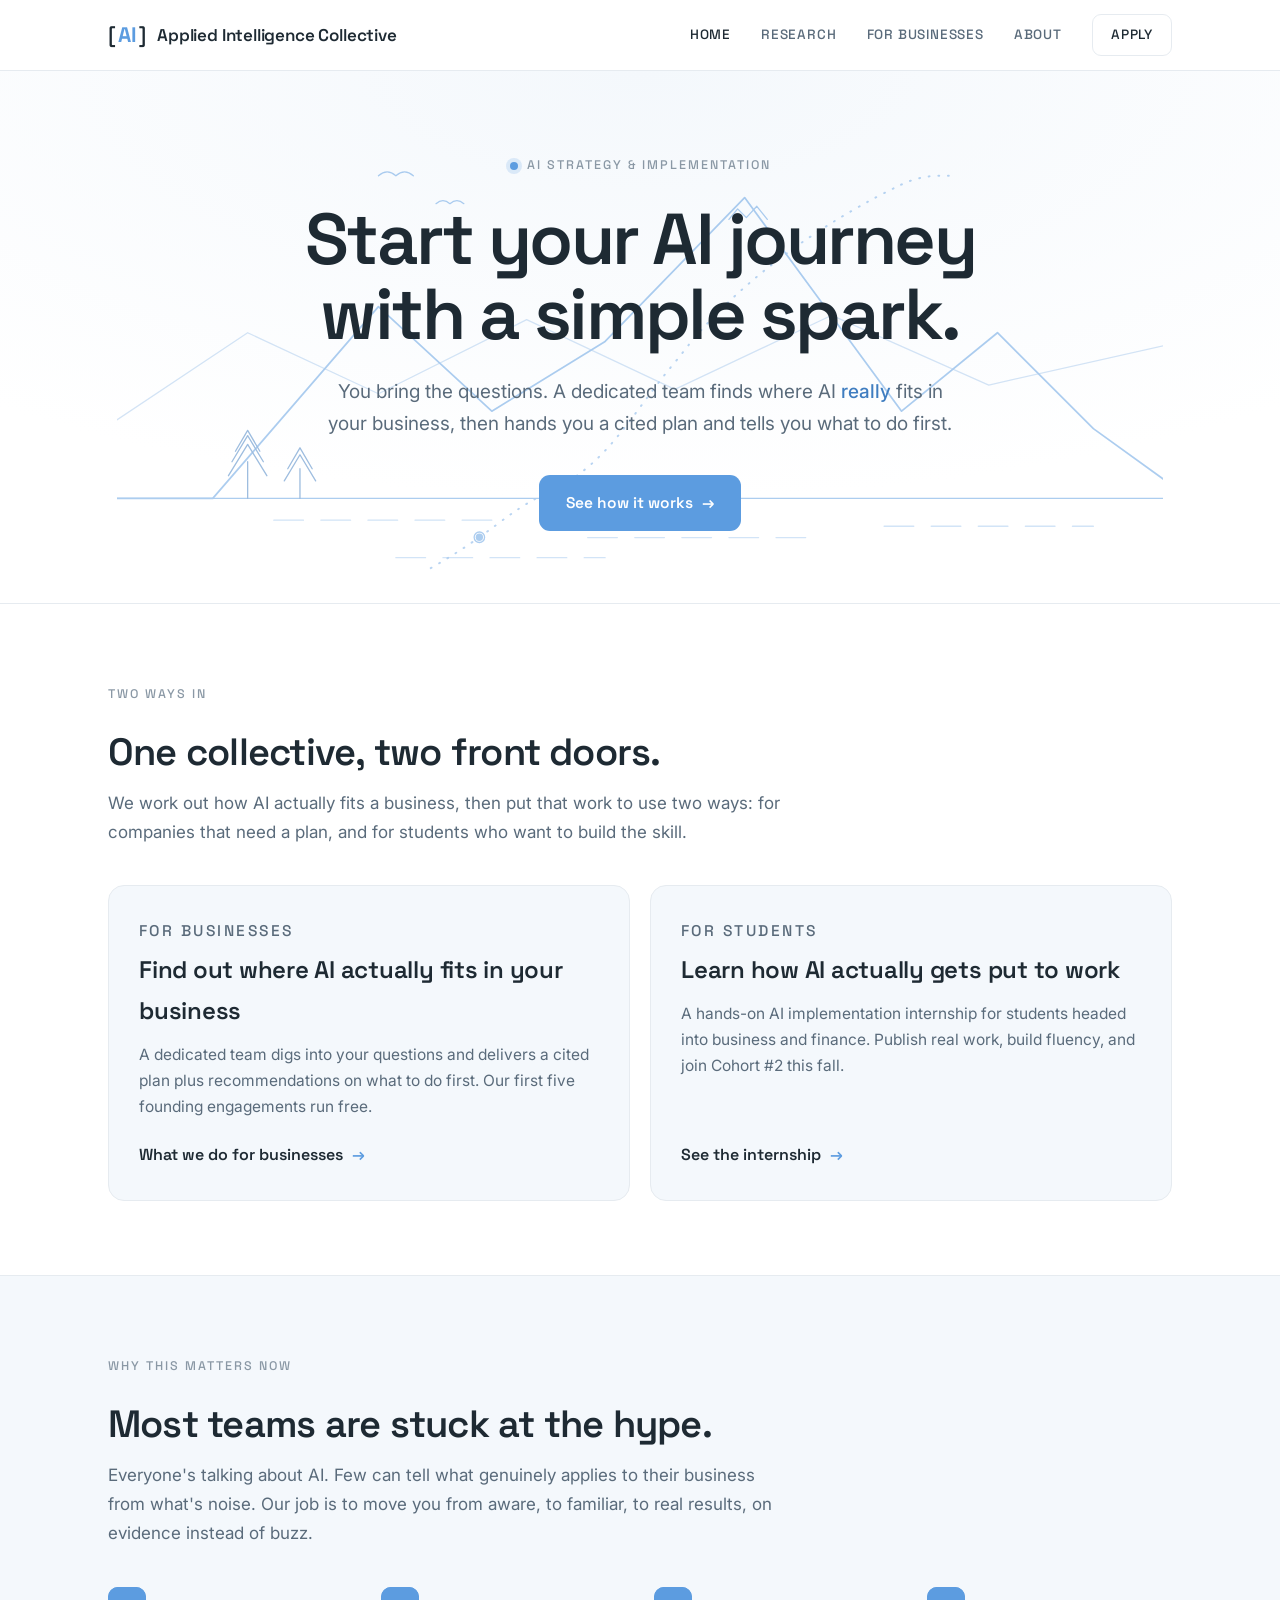
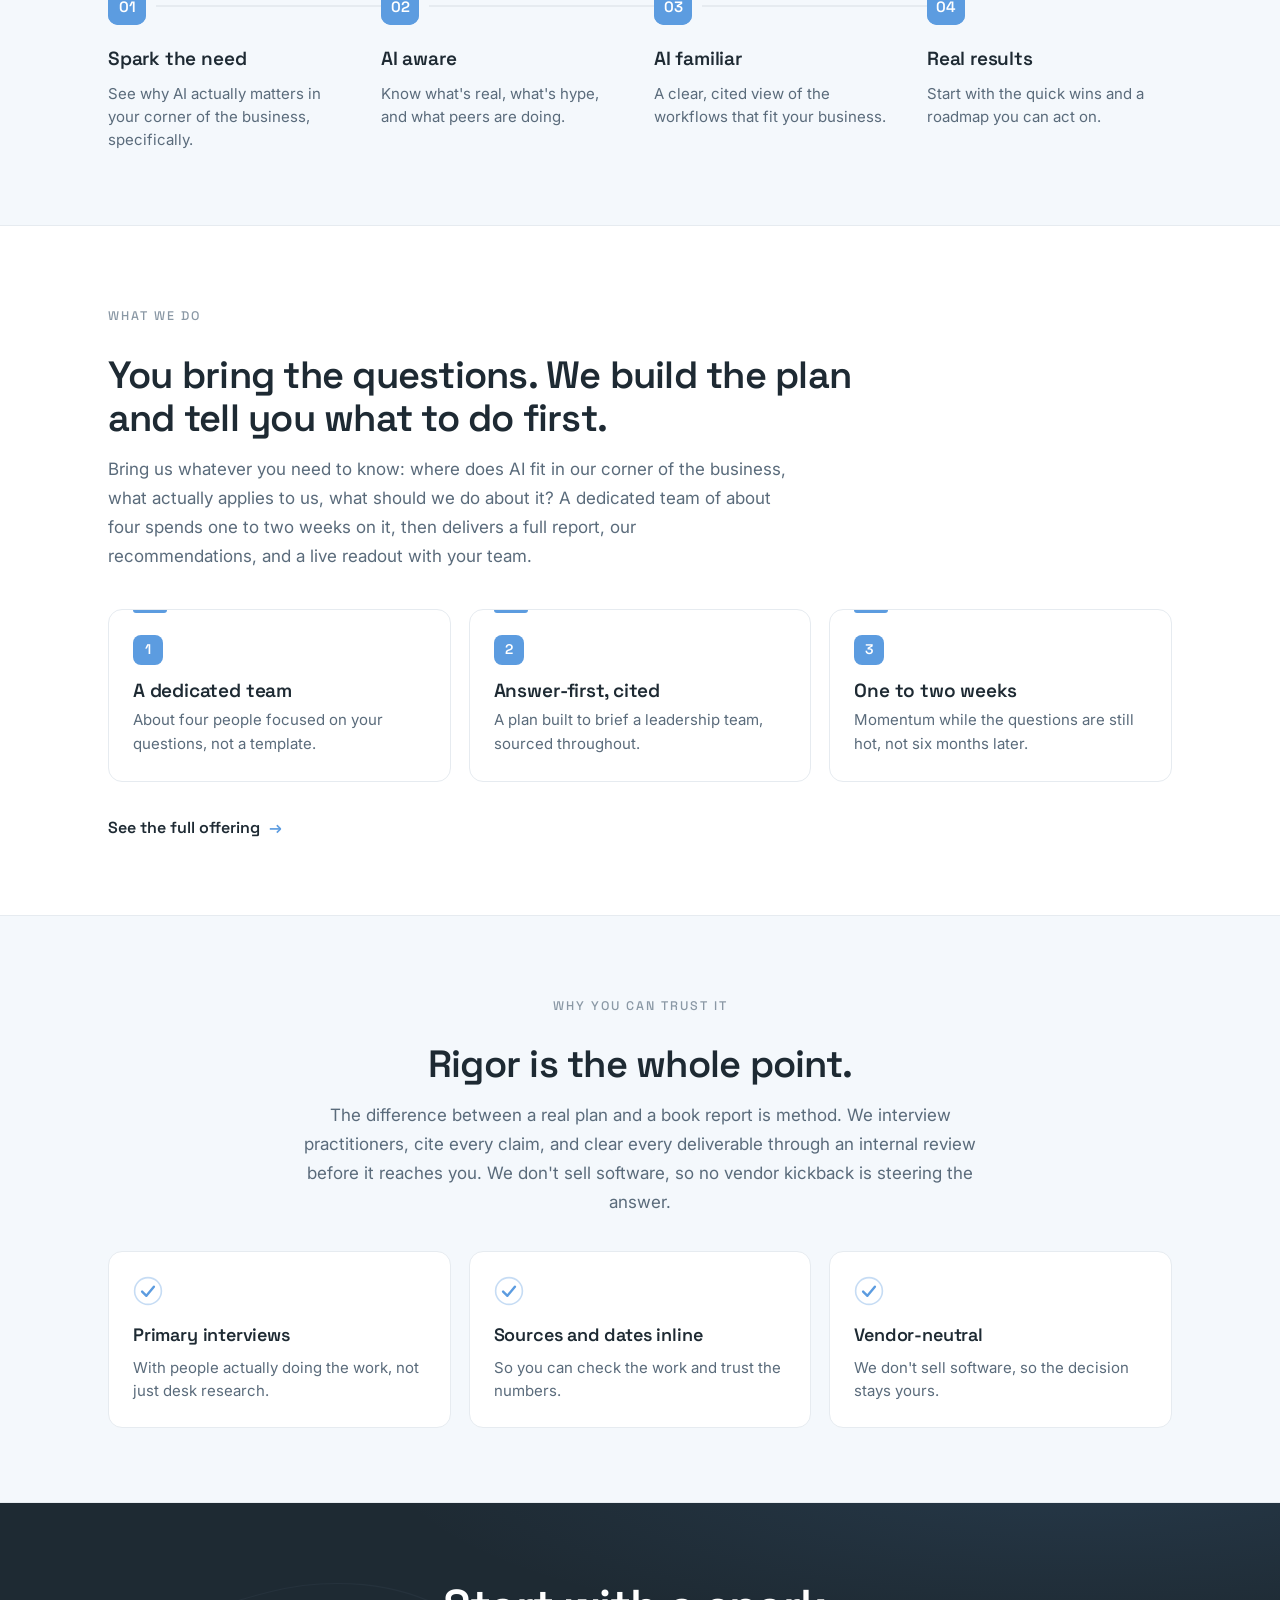
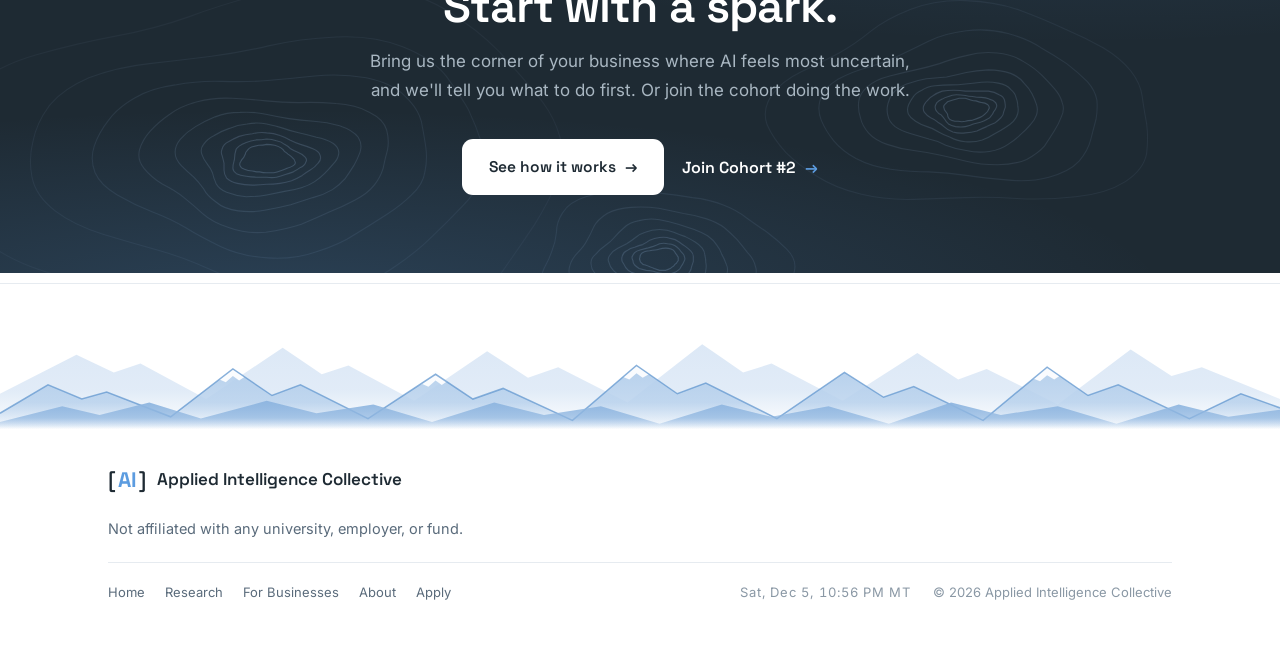
==== commit a6e067ec: "Rebuild the footer range, swap the dark bands to contours, fix two layout bugs Footer ridge: replace" ====
--- a/index.html
+++ b/index.html
@@ -225,11 +225,6 @@
 
   <!-- CTA -->
   <section class="cta-band center">
-    <svg class="cta-ridge" viewBox="0 0 1440 320" preserveAspectRatio="none" aria-hidden="true" focusable="false">
-      <path d="M0 320 L0 208 L180 120 L340 200 L520 84 L700 190 L880 110 L1060 210 L1240 130 L1440 220 L1440 320 Z" fill="rgba(255,255,255,.04)"/>
-      <path d="M0 320 L0 250 L220 160 L420 240 L640 140 L860 250 L1080 170 L1300 260 L1440 200 L1440 320 Z" fill="#16202A"/>
-      <path d="M0 250 L220 160 L420 240 L640 140 L860 250 L1080 170 L1300 260 L1440 200" fill="none" stroke="rgba(92,156,224,.22)" stroke-width="2" vector-effect="non-scaling-stroke"/>
-    </svg>
     <div class="wrap">
       <h2>Start with a spark.</h2>
       <p>Bring us the corner of your business where AI feels most uncertain, and we'll tell you what to do first. Or join the cohort doing the work.</p>
@@ -243,11 +238,34 @@
 </main>
 
 <footer class="site-footer">
-  <svg class="footer-ridge" viewBox="0 0 1440 320" preserveAspectRatio="none" aria-hidden="true" focusable="false">
-    <path d="M0 208 L180 120 L340 200 L520 84 L700 190 L880 110 L1060 210 L1240 130 L1440 220"
-          fill="none" stroke="#A9C9EC" stroke-width="1.5" vector-effect="non-scaling-stroke"/>
-    <path d="M0 250 L220 160 L420 240 L640 140 L860 250 L1080 170 L1300 260 L1440 200"
-          fill="none" stroke="#5C9CE0" stroke-width="2" vector-effect="non-scaling-stroke" opacity=".65"/>
+  <svg class="footer-ridge" viewBox="0 0 1440 130" preserveAspectRatio="none" aria-hidden="true" focusable="false">
+    <defs>
+      <linearGradient id="fr-far" x1="0" y1="0" x2="0" y2="1">
+        <stop offset="0" stop-color="#DCE8F6"/><stop offset=".55" stop-color="#DCE8F6" stop-opacity=".85"/><stop offset="1" stop-color="#DCE8F6" stop-opacity="0"/>
+      </linearGradient>
+      <linearGradient id="fr-mid" x1="0" y1="0" x2="0" y2="1">
+        <stop offset="0" stop-color="#B6D0EC"/><stop offset=".58" stop-color="#B6D0EC" stop-opacity=".8"/><stop offset="1" stop-color="#B6D0EC" stop-opacity="0"/>
+      </linearGradient>
+      <linearGradient id="fr-near" x1="0" y1="0" x2="0" y2="1">
+        <stop offset="0" stop-color="#8FB6E0"/><stop offset=".6" stop-color="#8FB6E0" stop-opacity=".72"/><stop offset="1" stop-color="#8FB6E0" stop-opacity="0"/>
+      </linearGradient>
+    </defs>
+    <!-- far range: highest summits, softest tone -->
+    <path fill="url(#fr-far)" d="M0 90 L86 46 L128 66 L158 56 L232 96 L318 38 L362 68 L392 58 L466 98 L548 42 L594 72 L628 60 L706 100 L790 34 L836 66 L868 56 L948 98 L1032 44 L1078 74 L1110 62 L1190 102 L1272 40 L1318 70 L1352 60 L1440 96 L1440 130 L0 130 Z"/>
+    <!-- mid range -->
+    <path fill="url(#fr-mid)" d="M0 112 L54 80 L92 96 L120 88 L192 116 L262 62 L306 92 L338 80 L414 118 L490 68 L532 96 L566 84 L644 120 L716 58 L762 90 L794 78 L874 118 L950 66 L994 94 L1028 82 L1106 120 L1178 60 L1224 92 L1258 80 L1338 118 L1396 90 L1440 106 L1440 130 L0 130 Z"/>
+    <!-- snow caps: what actually makes them read as mountains at this height -->
+    <g fill="#FFFFFF" opacity=".92">
+      <path d="M241 78 L262 62 L275 71 L269 75 L262 70 L254 77 L247 74 Z"/>
+      <path d="M467 83 L490 68 L503 76 L497 80 L490 75 L482 82 L475 79 Z"/>
+      <path d="M694 77 L716 58 L730 68 L723 72 L716 67 L708 74 L701 71 Z"/>
+      <path d="M1156 78 L1178 60 L1192 70 L1186 74 L1178 69 L1170 76 L1163 73 Z"/>
+    </g>
+    <!-- crisp ridgeline over the mid summits: the definition Owen was missing -->
+    <path fill="none" stroke="#5C93CE" stroke-opacity=".7" stroke-width="1.5" vector-effect="non-scaling-stroke"
+          d="M0 112 L54 80 L92 96 L120 88 L192 116 L262 62 L306 92 L338 80 L414 118 L490 68 L532 96 L566 84 L644 120 L716 58 L762 90 L794 78 L874 118 L950 66 L994 94 L1028 82 L1106 120 L1178 60 L1224 92 L1258 80 L1338 118 L1396 90 L1440 106"/>
+    <!-- foreground foothills, darkest, grounding the range -->
+    <path fill="url(#fr-near)" d="M0 122 L70 104 L112 114 L168 100 L226 118 L300 98 L356 112 L420 102 L486 122 L556 100 L612 114 L676 104 L742 124 L812 102 L868 116 L932 104 L1000 124 L1070 100 L1126 114 L1190 104 L1256 124 L1326 102 L1382 116 L1440 108 L1440 130 L0 130 Z"/>
   </svg>
   <div class="wrap footer-inner">
     <div class="footer-brand">
--- a/styles.css
+++ b/styles.css
@@ -230,6 +230,30 @@
    Without JS the grid never gets .flip-ready and the faces render stacked as
    one static card, so the copy is always readable. */
 .flip-grid{list-style:none;display:grid;grid-template-columns:repeat(3,1fr);gap:18px;margin-top:34px}
+
+/* status board — about.html "Where we are now".
+   Deliberately NOT flip cards. That section is a status report, so the substance
+   should be readable at a glance rather than hidden behind an interaction, and
+   the page already spends its one flip on "What we believe". Reusing the flip
+   there made the two sections read as the same section twice. */
+.status-grid{list-style:none;display:grid;grid-template-columns:repeat(3,1fr);
+  gap:18px;margin-top:38px}
+.status-card{background:var(--paper);border:1px solid var(--line);border-radius:16px;
+  padding:24px 26px 28px;display:flex;flex-direction:column}
+.status-rule{display:block;height:3px;border-radius:2px;background:var(--line);
+  overflow:hidden;margin-bottom:22px}
+.status-rule i{display:block;height:100%;border-radius:2px;
+  background:linear-gradient(90deg,var(--sky),#93BFEB)}
+.status-pill{align-self:flex-start;display:inline-flex;align-items:center;gap:8px;
+  font-family:"Space Grotesk",sans-serif;font-size:11.5px;letter-spacing:.1em;
+  text-transform:uppercase;font-weight:500;color:var(--sky-dark);
+  background:rgba(92,156,224,.07);border:1px solid rgba(92,156,224,.3);
+  border-radius:999px;padding:5px 13px 5px 11px}
+.status-pill::before{content:"";width:7px;height:7px;border-radius:50%;
+  background:var(--sky);box-shadow:0 0 0 3px rgba(92,156,224,.16);flex:none}
+.status-card h3{font-family:"Space Grotesk",sans-serif;font-size:20px;font-weight:600;
+  letter-spacing:-.01em;margin:16px 0 10px}
+.status-card p{color:var(--muted);font-size:15px;line-height:1.6}
 .flip-grid > li{display:flex}
 .flip-card{
   flex:1;display:flex;perspective:1100px;min-height:230px;
@@ -403,7 +427,24 @@
 .doc-link .tag{font-size:11px;letter-spacing:.1em;text-transform:uppercase;color:var(--faint);font-weight:500}
 
 /* cta band */
-.cta-band{background:var(--graphite);color:#fff;padding:78px 0;position:relative;overflow:hidden}
+/* The dark band used to carry a filled mountain silhouette, which fought the
+   footer range sitting a few hundred pixels below it (two ranges stacked).
+   It now carries a topographic contour texture instead: the same terrain read
+   from above, so it rhymes with the ridge without repeating it.
+   Layers, top to bottom: a soft sky glow for depth, the contour map, the flat
+   graphite base. cta-texture.svg is generated by
+   /AIC Website/Scripts/gen_contours.py — regenerate it, don't hand-edit it. */
+.cta-band{
+  background-color:var(--graphite);color:#fff;padding:78px 0;
+  position:relative;overflow:hidden;
+  background-image:
+    radial-gradient(120% 90% at 22% 108%, rgba(92,156,224,.20) 0%, rgba(92,156,224,0) 58%),
+    radial-gradient(90% 80% at 84% -10%, rgba(92,156,224,.13) 0%, rgba(92,156,224,0) 60%),
+    url("cta-texture.svg");
+  background-repeat:no-repeat,no-repeat,no-repeat;
+  background-size:auto,auto,cover;
+  background-position:center,center,center bottom;
+}
 .cta-band h2{font-family:"Space Grotesk",sans-serif;font-weight:600;
   font-size:clamp(28px,4vw,46px);letter-spacing:-.02em;line-height:1.1;max-width:760px}
 .cta-band p{color:#A9B7C2;margin-top:16px;max-width:560px}
@@ -416,9 +457,6 @@
 /* text-align does not move flex items, so a centered band still needs this or the
    button hangs off the left edge under a centered heading */
 .cta-band.center .actions{justify-content:center}
-/* mountain silhouette on the band's floor, behind the copy */
-.cta-ridge{position:absolute;left:0;right:0;bottom:0;width:100%;
-  height:clamp(90px,15vw,170px);pointer-events:none}
 .cta-band .wrap{position:relative;z-index:1}
 
 /* ---------- form ---------- */
@@ -519,9 +557,14 @@
 .site-footer{border-top:1px solid var(--line);padding:30px 0 54px;margin-top:10px}
 /* the brand ridge, closing every page. A flow element (not pinned) so it can
    never overlap the footer text, and width:100% (never 100vw) so it can never
-   cause horizontal overflow. */
-.footer-ridge{display:block;width:100%;height:clamp(44px,7vw,84px);
-  pointer-events:none;opacity:.5;margin-bottom:36px}
+   cause horizontal overflow.
+   The viewBox is 1440x130 and the height tops out at 130px, so at desktop width
+   the artwork maps ~1:1 and the peaks keep their real slope. Do NOT restore the
+   old 1440x320 viewBox: squashed into a 60px band it flattened every summit into
+   a sawtooth, which is what made the first version look weak. Opacity is baked
+   into the SVG's own gradients, so no opacity here. */
+.footer-ridge{display:block;width:100%;height:clamp(74px,9vw,130px);
+  pointer-events:none;margin-bottom:32px}
 .footer-inner{display:flex;flex-direction:column;gap:20px}
 .footer-brand{display:flex;align-items:center;gap:11px;font-family:"Space Grotesk",sans-serif;
   font-weight:600;color:var(--graphite)}
@@ -652,7 +695,11 @@
 .path-grid{display:grid;grid-template-columns:1fr 1fr;gap:20px;margin-top:38px}
 .path-card{background:var(--mist-2);border:1px solid var(--line);border-radius:16px;
   padding:32px 30px;display:flex;flex-direction:column}
-.path-card .panel-kicker{margin-bottom:6px}
+/* flex:none is load-bearing. The kicker is a <p>, so `.path-card p{flex:1}` below
+   matched it too and let the KICKER absorb the card's spare height (67px instead
+   of 18px), shoving the h3 down and away from its label on whichever card had the
+   shorter headline. Keep the kicker out of the flex growth. */
+.path-card .panel-kicker{margin-bottom:6px;flex:none}
 .path-card h3{font-family:"Space Grotesk",sans-serif;font-size:24px;font-weight:600;
   letter-spacing:-.01em;margin-bottom:10px}
 .path-card p{color:var(--muted);font-size:15.5px;flex:1;margin-bottom:20px}
@@ -819,12 +866,13 @@
    so no-JS / reduced-motion visitors see everything normally with no flash. */
 
 /* cards carry their own transition so the hover lift and the reveal share it */
-.path-card,.feature-card,.stat-card,.price-card,.paper-card,.rigor-card{
+.path-card,.feature-card,.stat-card,.price-card,.paper-card,.rigor-card,
+.status-card{
   transition:transform .4s cubic-bezier(.2,.7,.2,1),box-shadow .3s ease,
              border-color .15s ease,opacity .5s ease;
 }
 .path-card:hover,.feature-card:hover,.stat-card:hover,.price-card:hover,
-.paper-card:hover,.rigor-card:hover{
+.paper-card:hover,.rigor-card:hover,.status-card:hover{
   transform:translateY(-5px);box-shadow:0 12px 30px rgba(30,42,51,.09);
 }
 /* the flip card lifts on its own wrapper: .flip-inner owns the rotate, so the
@@ -838,7 +886,8 @@
 html.anim .stat-card,
 html.anim .price-card,
 html.anim .paper-card,
-html.anim .rigor-card{opacity:0;transform:translateY(18px)}
+html.anim .rigor-card,
+html.anim .status-card{opacity:0;transform:translateY(18px)}
 
 /* reveal — text / list / block elements.
    KEEP THE :where(). It holds this rule at `html.anim` specificity (0,1,1) so the .rv-in
@@ -896,6 +945,17 @@
 html.anim .rigor-card .rc-tick{stroke-dasharray:1;stroke-dashoffset:1;
   transition:stroke-dashoffset .5s ease-out .4s}
 html.anim .rigor-card.rv-in .rc-tick{stroke-dashoffset:0}
+
+/* the status card's accent rule draws left to right once the card lands.
+   Sequenced with --d, not an inline delay: reveal.js sets transition-delay on
+   the .status-card itself and cannot reach a child, same reason the step
+   timeline carries its own --d. */
+html.anim .status-card{--d:0ms}
+html.anim .status-card:nth-child(2){--d:140ms}
+html.anim .status-card:nth-child(3){--d:280ms}
+html.anim .status-card .status-rule i{transform:scaleX(0);transform-origin:left;
+  transition:transform .7s cubic-bezier(.2,.7,.2,1) calc(var(--d) + .18s)}
+html.anim .status-card.rv-in .status-rule i{transform:scaleX(1)}
 
 /* ---------- responsive ---------- */
 @media (max-width:960px){
@@ -951,6 +1011,7 @@
    orphans every rule after the insertion point into the narrower tier. */
 @media (max-width:760px){
   .flip-grid{grid-template-columns:1fr;gap:14px}
+  .status-grid{grid-template-columns:1fr;gap:14px}
   .flip-card{min-height:170px}
   .rigor-grid{grid-template-columns:1fr}
   .footer-ridge{margin-bottom:26px}
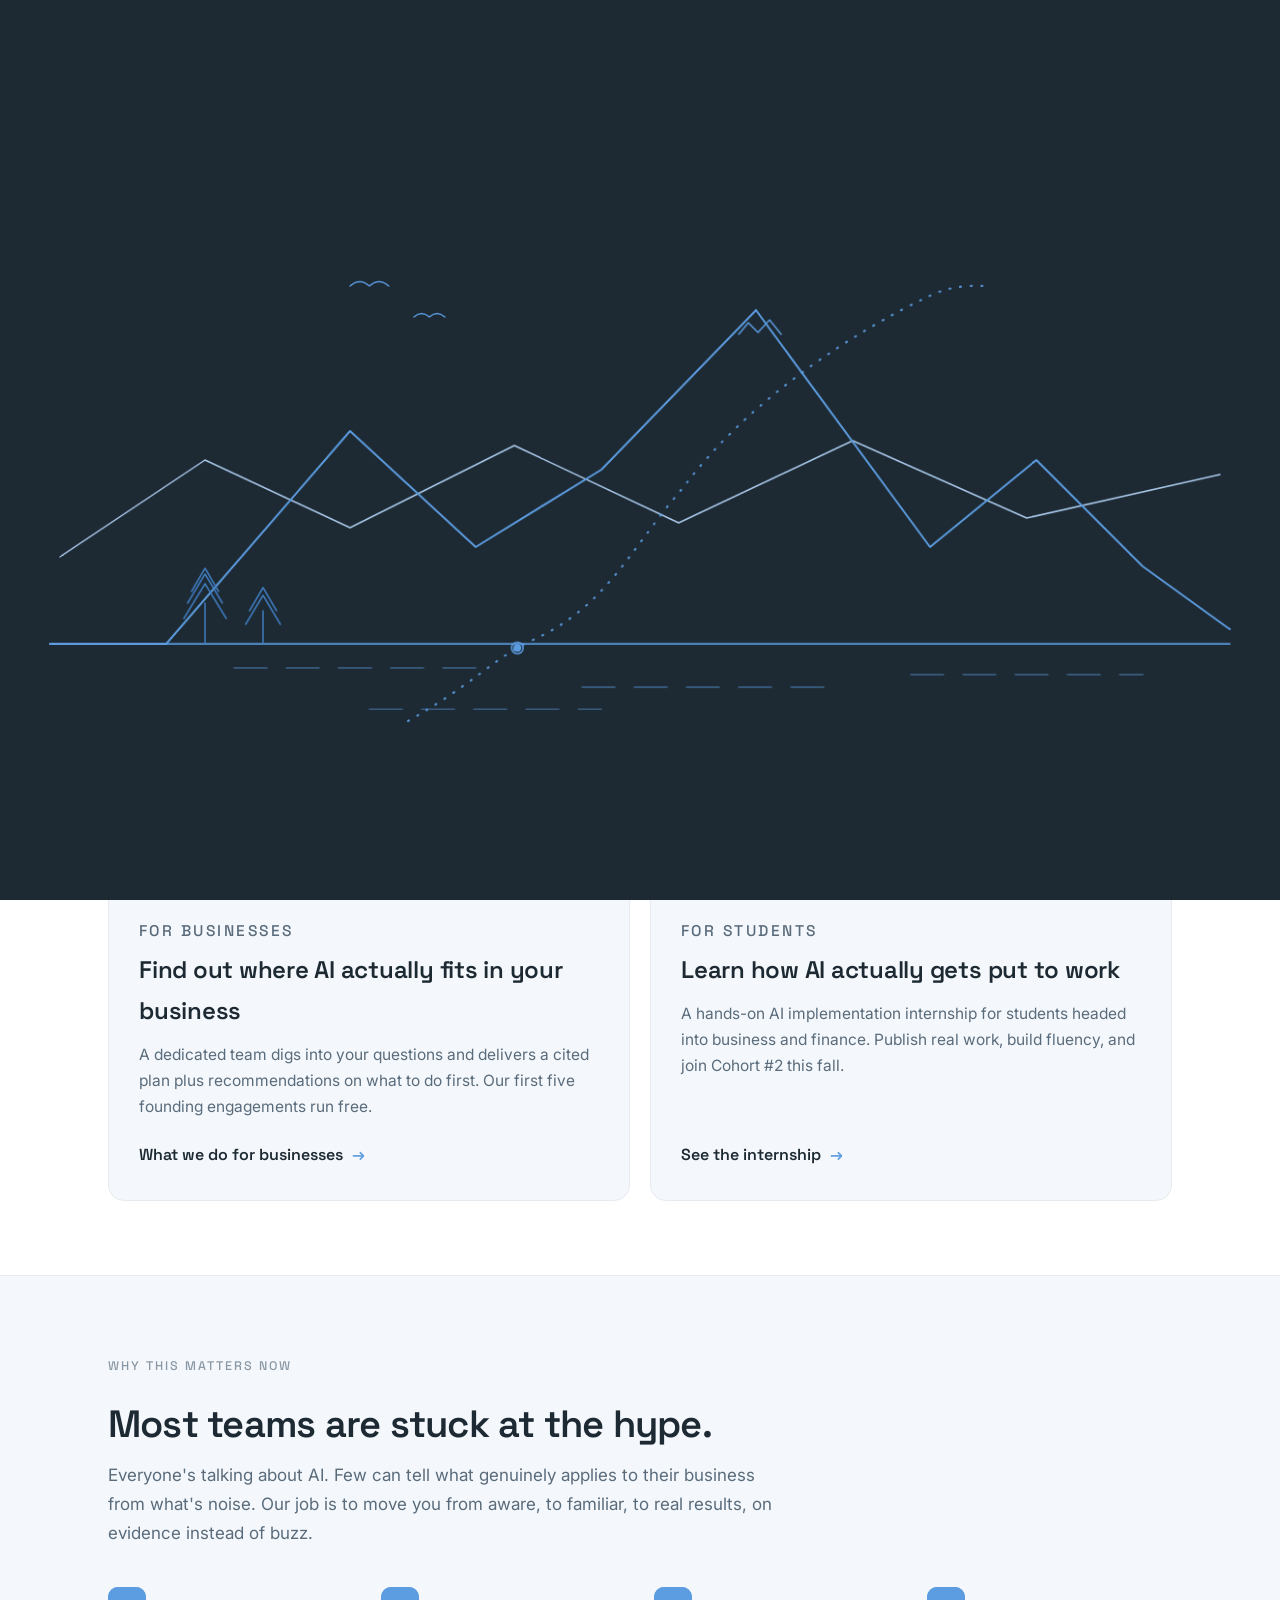
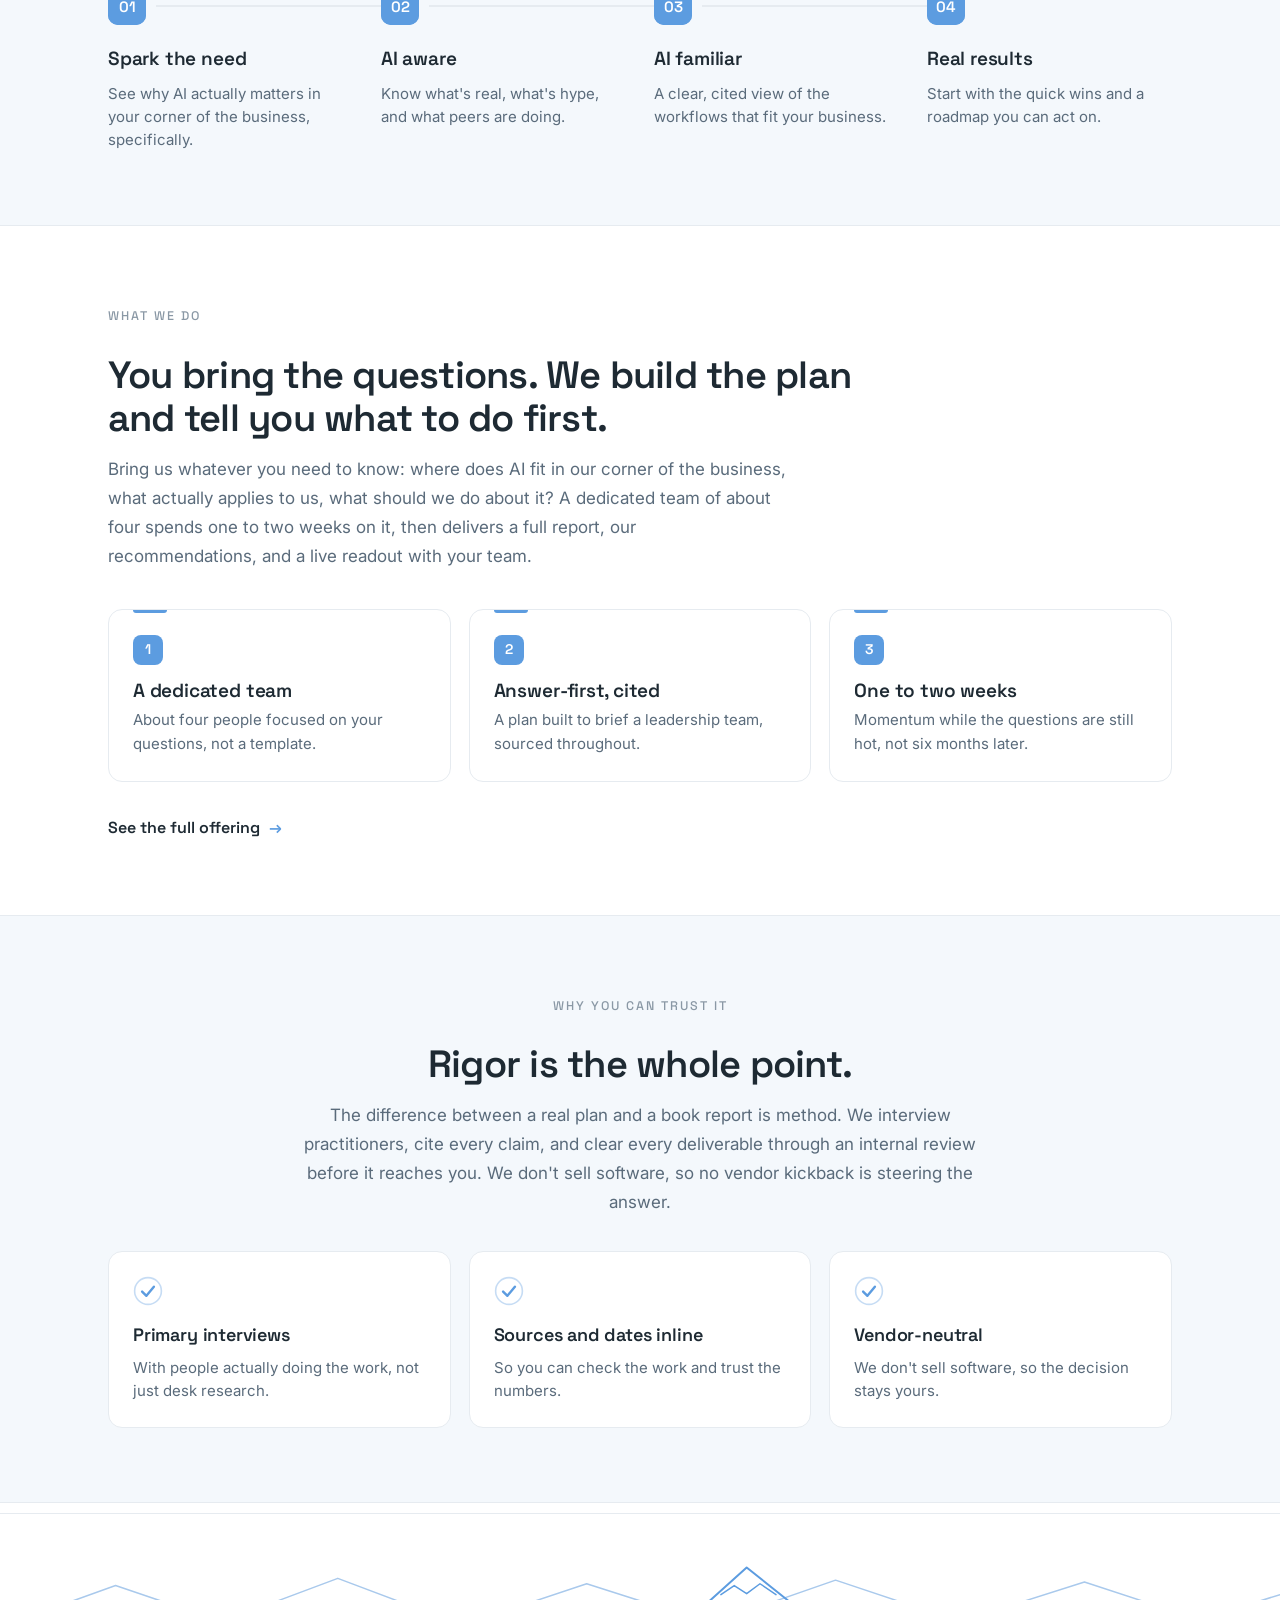
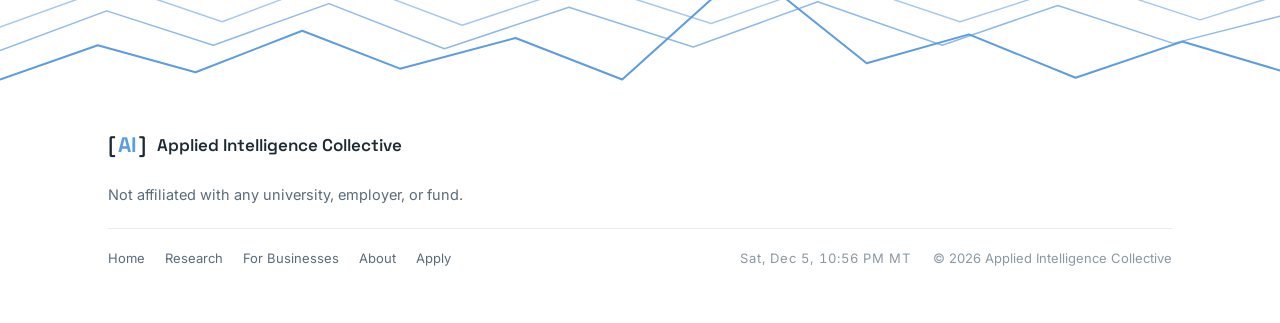
==== commit f6647510: "Remove the dark CTA bands, redraw the footer range as line art Owen's call: the five dark bands are " ====
--- a/index.html
+++ b/index.html
@@ -223,49 +223,31 @@
     </div>
   </section>
 
-  <!-- CTA -->
-  <section class="cta-band center">
-    <div class="wrap">
-      <h2>Start with a spark.</h2>
-      <p>Bring us the corner of your business where AI feels most uncertain, and we'll tell you what to do first. Or join the cohort doing the work.</p>
-      <div class="actions">
-        <a class="btn btn-light" href="businesses.html">See how it works <span>→</span></a>
-        <a class="link-arrow" href="apply.html">Join Cohort #2 <span>→</span></a>
-      </div>
-    </div>
-  </section>
 
 </main>
 
 <footer class="site-footer">
-  <svg class="footer-ridge" viewBox="0 0 1440 130" preserveAspectRatio="none" aria-hidden="true" focusable="false">
-    <defs>
-      <linearGradient id="fr-far" x1="0" y1="0" x2="0" y2="1">
-        <stop offset="0" stop-color="#DCE8F6"/><stop offset=".55" stop-color="#DCE8F6" stop-opacity=".85"/><stop offset="1" stop-color="#DCE8F6" stop-opacity="0"/>
-      </linearGradient>
-      <linearGradient id="fr-mid" x1="0" y1="0" x2="0" y2="1">
-        <stop offset="0" stop-color="#B6D0EC"/><stop offset=".58" stop-color="#B6D0EC" stop-opacity=".8"/><stop offset="1" stop-color="#B6D0EC" stop-opacity="0"/>
-      </linearGradient>
-      <linearGradient id="fr-near" x1="0" y1="0" x2="0" y2="1">
-        <stop offset="0" stop-color="#8FB6E0"/><stop offset=".6" stop-color="#8FB6E0" stop-opacity=".72"/><stop offset="1" stop-color="#8FB6E0" stop-opacity="0"/>
-      </linearGradient>
-    </defs>
-    <!-- far range: highest summits, softest tone -->
-    <path fill="url(#fr-far)" d="M0 90 L86 46 L128 66 L158 56 L232 96 L318 38 L362 68 L392 58 L466 98 L548 42 L594 72 L628 60 L706 100 L790 34 L836 66 L868 56 L948 98 L1032 44 L1078 74 L1110 62 L1190 102 L1272 40 L1318 70 L1352 60 L1440 96 L1440 130 L0 130 Z"/>
-    <!-- mid range -->
-    <path fill="url(#fr-mid)" d="M0 112 L54 80 L92 96 L120 88 L192 116 L262 62 L306 92 L338 80 L414 118 L490 68 L532 96 L566 84 L644 120 L716 58 L762 90 L794 78 L874 118 L950 66 L994 94 L1028 82 L1106 120 L1178 60 L1224 92 L1258 80 L1338 118 L1396 90 L1440 106 L1440 130 L0 130 Z"/>
-    <!-- snow caps: what actually makes them read as mountains at this height -->
-    <g fill="#FFFFFF" opacity=".92">
-      <path d="M241 78 L262 62 L275 71 L269 75 L262 70 L254 77 L247 74 Z"/>
-      <path d="M467 83 L490 68 L503 76 L497 80 L490 75 L482 82 L475 79 Z"/>
-      <path d="M694 77 L716 58 L730 68 L723 72 L716 67 L708 74 L701 71 Z"/>
-      <path d="M1156 78 L1178 60 L1192 70 L1186 74 L1178 69 L1170 76 L1163 73 Z"/>
-    </g>
-    <!-- crisp ridgeline over the mid summits: the definition Owen was missing -->
-    <path fill="none" stroke="#5C93CE" stroke-opacity=".7" stroke-width="1.5" vector-effect="non-scaling-stroke"
-          d="M0 112 L54 80 L92 96 L120 88 L192 116 L262 62 L306 92 L338 80 L414 118 L490 68 L532 96 L566 84 L644 120 L716 58 L762 90 L794 78 L874 118 L950 66 L994 94 L1028 82 L1106 120 L1178 60 L1224 92 L1258 80 L1338 118 L1396 90 L1440 106"/>
-    <!-- foreground foothills, darkest, grounding the range -->
-    <path fill="url(#fr-near)" d="M0 122 L70 104 L112 114 L168 100 L226 118 L300 98 L356 112 L420 102 L486 122 L556 100 L612 114 L676 104 L742 124 L812 102 L868 116 L932 104 L1000 124 L1070 100 L1126 114 L1190 104 L1256 124 L1326 102 L1382 116 L1440 108 L1440 130 L0 130 Z"/>
+  <svg class="footer-ridge" viewBox="0 0 1440 170" preserveAspectRatio="none" aria-hidden="true" focusable="false"
+       fill="none" stroke-linecap="round" stroke-linejoin="round">
+    <!-- THE THREE RIDGES MUST NOT CROSS. Depth reads only if far sits above mid
+         sits above near across the whole width; the one deliberate exception is
+         the dominant near summit at x=840, which breaks up through both the way
+         the hero's main peak does. Three freely-crossing polylines in a band this
+         short just read as a tangle of lines, which is what the first line-art
+         pass looked like. If you move a point, re-check it against the layer
+         above and below it at that x. -->
+    <!-- far ridge -->
+    <path d="M0,92 L130,46 L250,86 L380,38 L520,90 L660,44 L800,88 L940,40 L1080,86 L1220,42 L1350,84 L1440,56"
+          stroke="#A9C9EC" stroke-width="1.5" vector-effect="non-scaling-stroke"/>
+    <!-- mid ridge -->
+    <path d="M0,118 L120,74 L240,112 L370,66 L500,116 L640,70 L780,114 L920,64 L1060,112 L1190,68 L1320,110 L1440,80"
+          stroke="#8FBBE8" stroke-width="1.5" vector-effect="non-scaling-stroke"/>
+    <!-- near range, carrying the one dominant summit -->
+    <path d="M0,150 L110,112 L220,142 L340,96 L450,138 L580,104 L700,150 L840,26 L975,132 L1090,100 L1210,148 L1330,108 L1440,140"
+          stroke="#5C9CE0" stroke-width="2" vector-effect="non-scaling-stroke"/>
+    <!-- snow on the main peak, drawn the same way as the hero scene's -->
+    <path d="M811,56 L826,46 L840,55 L855,44 L873,56"
+          stroke="#5C9CE0" stroke-width="1.5" vector-effect="non-scaling-stroke"/>
   </svg>
   <div class="wrap footer-inner">
     <div class="footer-brand">
--- a/styles.css
+++ b/styles.css
@@ -426,39 +426,6 @@
 .doc-link:hover{border-color:var(--sky);color:var(--sky-dark)}
 .doc-link .tag{font-size:11px;letter-spacing:.1em;text-transform:uppercase;color:var(--faint);font-weight:500}
 
-/* cta band */
-/* The dark band used to carry a filled mountain silhouette, which fought the
-   footer range sitting a few hundred pixels below it (two ranges stacked).
-   It now carries a topographic contour texture instead: the same terrain read
-   from above, so it rhymes with the ridge without repeating it.
-   Layers, top to bottom: a soft sky glow for depth, the contour map, the flat
-   graphite base. cta-texture.svg is generated by
-   /AIC Website/Scripts/gen_contours.py — regenerate it, don't hand-edit it. */
-.cta-band{
-  background-color:var(--graphite);color:#fff;padding:78px 0;
-  position:relative;overflow:hidden;
-  background-image:
-    radial-gradient(120% 90% at 22% 108%, rgba(92,156,224,.20) 0%, rgba(92,156,224,0) 58%),
-    radial-gradient(90% 80% at 84% -10%, rgba(92,156,224,.13) 0%, rgba(92,156,224,0) 60%),
-    url("cta-texture.svg");
-  background-repeat:no-repeat,no-repeat,no-repeat;
-  background-size:auto,auto,cover;
-  background-position:center,center,center bottom;
-}
-.cta-band h2{font-family:"Space Grotesk",sans-serif;font-weight:600;
-  font-size:clamp(28px,4vw,46px);letter-spacing:-.02em;line-height:1.1;max-width:760px}
-.cta-band p{color:#A9B7C2;margin-top:16px;max-width:560px}
-.cta-band .actions{margin-top:34px;display:flex;flex-wrap:wrap;gap:14px 18px;align-items:center}
-.cta-band .actions .link-arrow{color:#fff}
-.cta-band .actions .link-arrow:hover{color:var(--mist)}
-.cta-band .mark span{color:var(--sky)}
-.cta-band.center{text-align:center}
-.cta-band.center h2,.cta-band.center p{margin-left:auto;margin-right:auto}
-/* text-align does not move flex items, so a centered band still needs this or the
-   button hangs off the left edge under a centered heading */
-.cta-band.center .actions{justify-content:center}
-.cta-band .wrap{position:relative;z-index:1}
-
 /* ---------- form ---------- */
 .form-wrap{max-width:660px}
 .form-intro{color:var(--muted);margin-bottom:40px}
@@ -558,13 +525,16 @@
 /* the brand ridge, closing every page. A flow element (not pinned) so it can
    never overlap the footer text, and width:100% (never 100vw) so it can never
    cause horizontal overflow.
-   The viewBox is 1440x130 and the height tops out at 130px, so at desktop width
-   the artwork maps ~1:1 and the peaks keep their real slope. Do NOT restore the
-   old 1440x320 viewBox: squashed into a 60px band it flattened every summit into
-   a sawtooth, which is what made the first version look weak. Opacity is baked
-   into the SVG's own gradients, so no opacity here. */
-.footer-ridge{display:block;width:100%;height:clamp(74px,9vw,130px);
-  pointer-events:none;margin-bottom:32px}
+   It is STROKE-ONLY line art matching the home hero's scene (same sky palette,
+   same round caps, open polylines, no fills). A filled/layered version shipped
+   briefly and Owen asked for lines instead, so don't reintroduce fills.
+   The viewBox is 1440x170 and the height tops out at 170px, so at desktop width
+   the artwork maps ~1:1 and the peaks keep their real slope. Do NOT restore a
+   tall viewBox: squashed into a short band it flattens every summit into a
+   sawtooth, which is what made the very first version look weak.
+   Regenerate on all 8 pages via /AIC Website/Scripts/apply_ridge.py. */
+.footer-ridge{display:block;width:100%;height:clamp(96px,12vw,170px);
+  pointer-events:none;margin-bottom:30px}
 .footer-inner{display:flex;flex-direction:column;gap:20px}
 .footer-brand{display:flex;align-items:center;gap:11px;font-family:"Space Grotesk",sans-serif;
   font-weight:600;color:var(--graphite)}
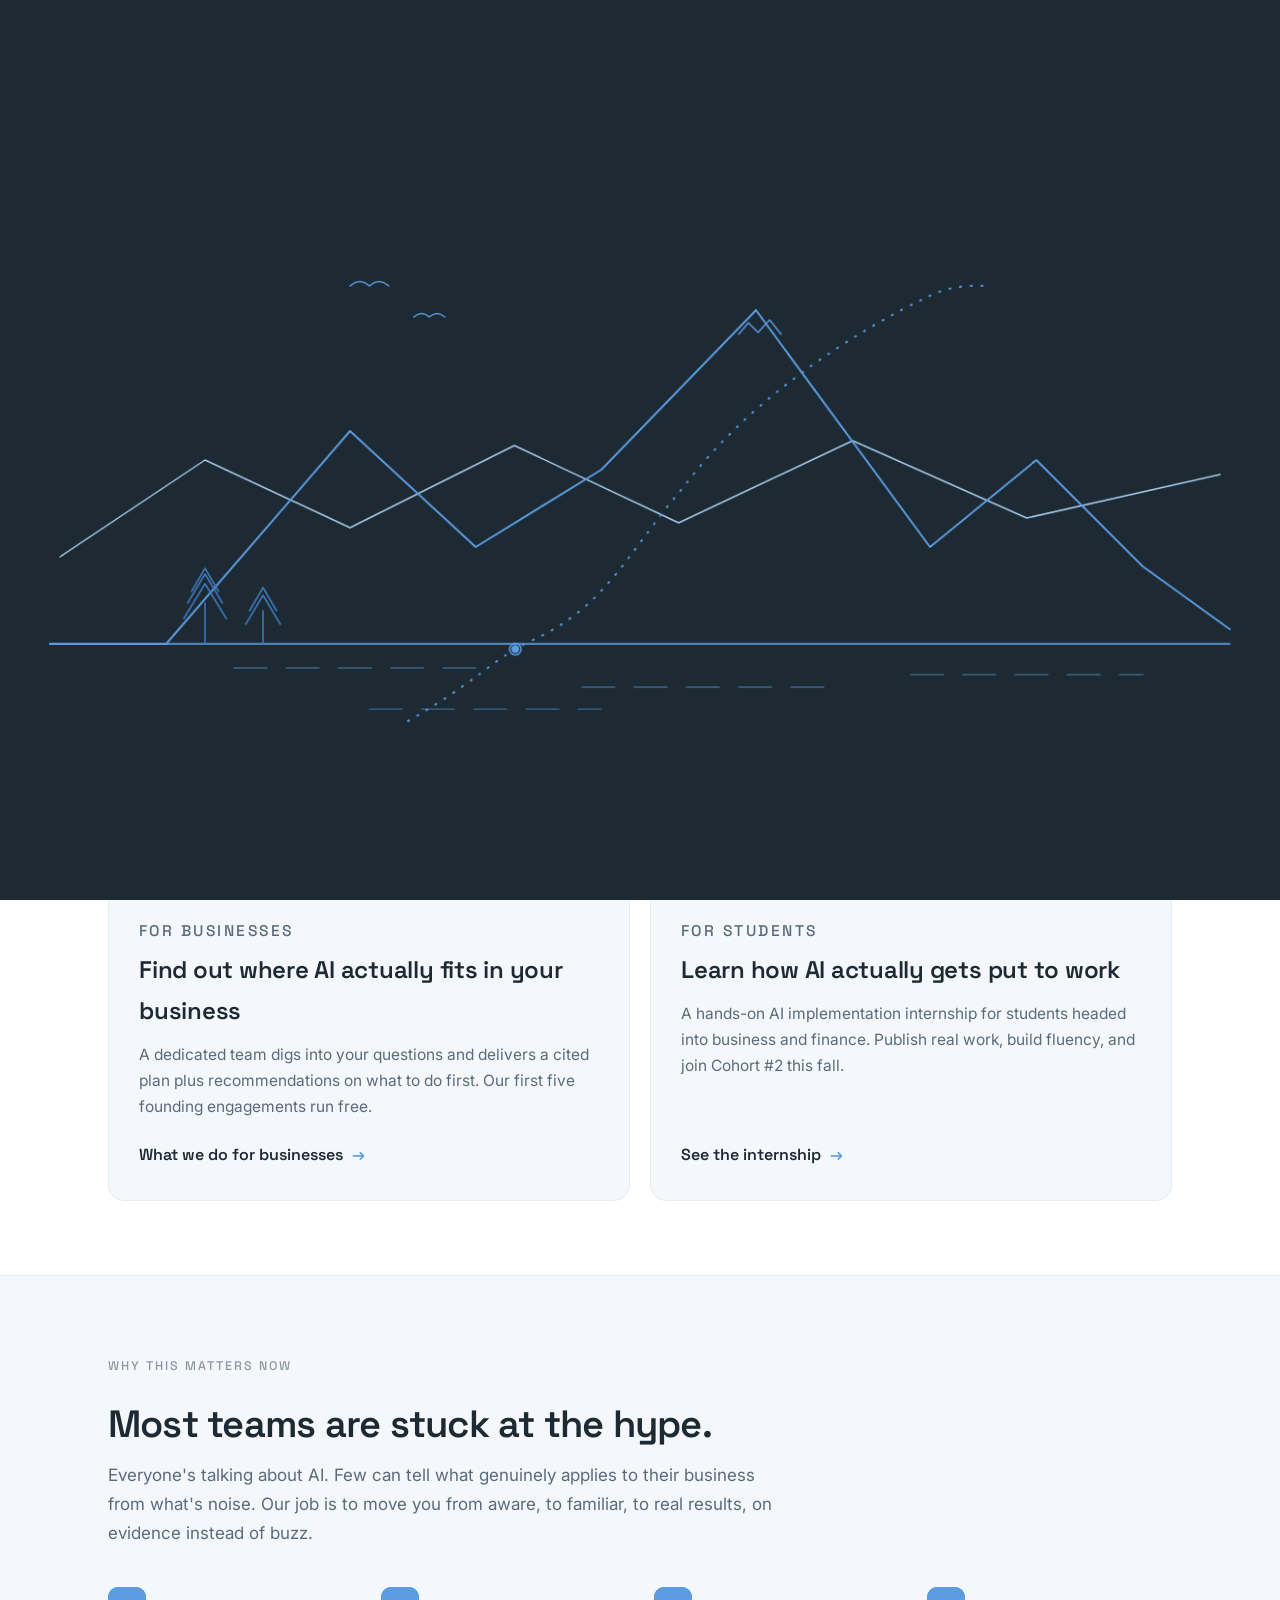
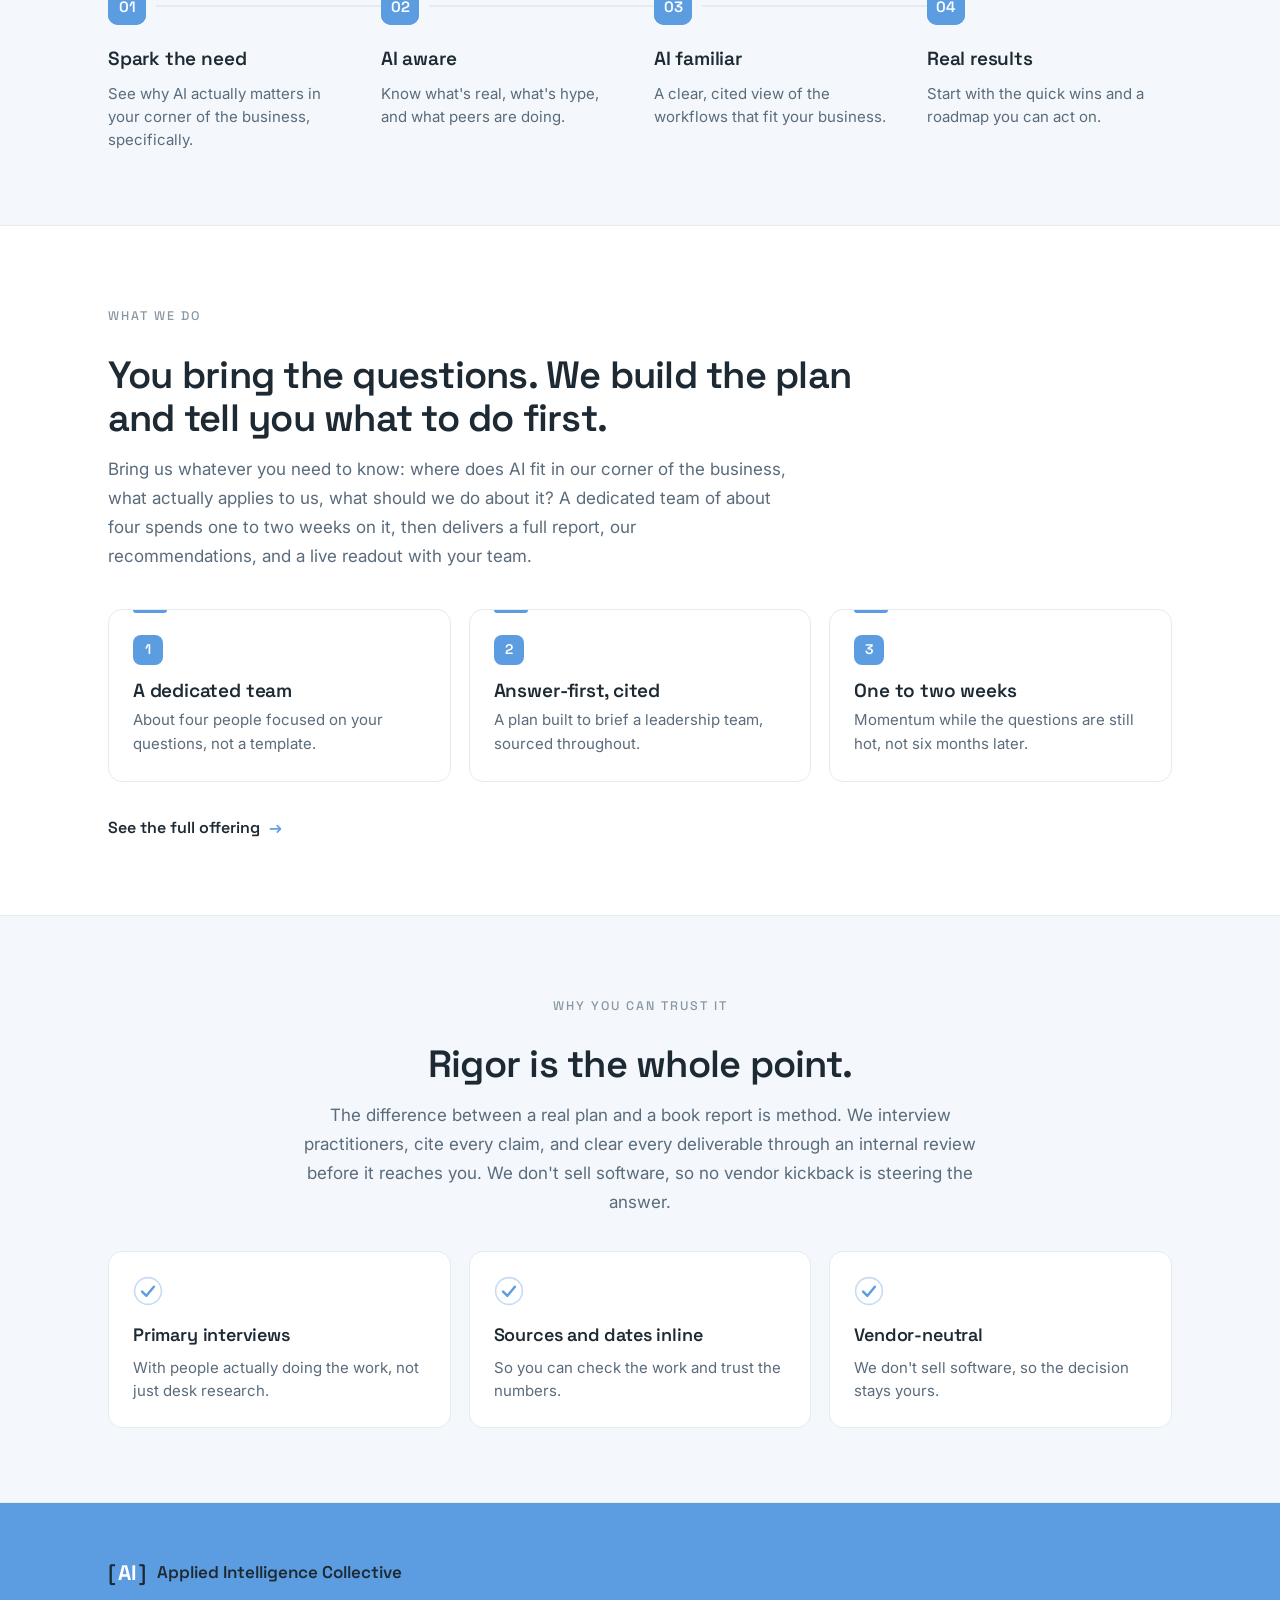
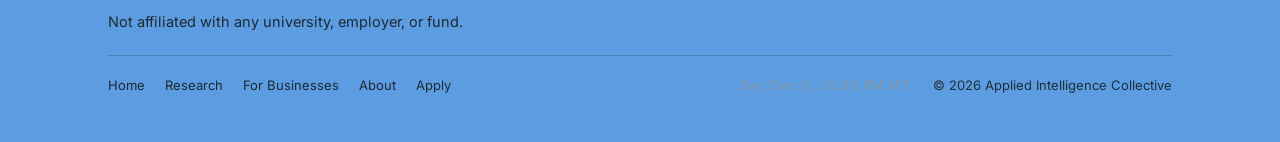
==== commit 68438b13: "Drop the footer mountains; the footer is now a solid sky block Owen's call: remove the ridge entirel" ====
--- a/index.html
+++ b/index.html
@@ -227,28 +227,6 @@
 </main>
 
 <footer class="site-footer">
-  <svg class="footer-ridge" viewBox="0 0 1440 170" preserveAspectRatio="none" aria-hidden="true" focusable="false"
-       fill="none" stroke-linecap="round" stroke-linejoin="round">
-    <!-- THE THREE RIDGES MUST NOT CROSS. Depth reads only if far sits above mid
-         sits above near across the whole width; the one deliberate exception is
-         the dominant near summit at x=840, which breaks up through both the way
-         the hero's main peak does. Three freely-crossing polylines in a band this
-         short just read as a tangle of lines, which is what the first line-art
-         pass looked like. If you move a point, re-check it against the layer
-         above and below it at that x. -->
-    <!-- far ridge -->
-    <path d="M0,92 L130,46 L250,86 L380,38 L520,90 L660,44 L800,88 L940,40 L1080,86 L1220,42 L1350,84 L1440,56"
-          stroke="#A9C9EC" stroke-width="1.5" vector-effect="non-scaling-stroke"/>
-    <!-- mid ridge -->
-    <path d="M0,118 L120,74 L240,112 L370,66 L500,116 L640,70 L780,114 L920,64 L1060,112 L1190,68 L1320,110 L1440,80"
-          stroke="#8FBBE8" stroke-width="1.5" vector-effect="non-scaling-stroke"/>
-    <!-- near range, carrying the one dominant summit -->
-    <path d="M0,150 L110,112 L220,142 L340,96 L450,138 L580,104 L700,150 L840,26 L975,132 L1090,100 L1210,148 L1330,108 L1440,140"
-          stroke="#5C9CE0" stroke-width="2" vector-effect="non-scaling-stroke"/>
-    <!-- snow on the main peak, drawn the same way as the hero scene's -->
-    <path d="M811,56 L826,46 L840,55 L855,44 L873,56"
-          stroke="#5C9CE0" stroke-width="1.5" vector-effect="non-scaling-stroke"/>
-  </svg>
   <div class="wrap footer-inner">
     <div class="footer-brand">
       <span class="mark" aria-hidden="true">[<span>AI</span>]</span>
--- a/styles.css
+++ b/styles.css
@@ -521,31 +521,36 @@
 }
 
 /* ---------- footer ---------- */
-.site-footer{border-top:1px solid var(--line);padding:30px 0 54px;margin-top:10px}
-/* the brand ridge, closing every page. A flow element (not pinned) so it can
-   never overlap the footer text, and width:100% (never 100vw) so it can never
-   cause horizontal overflow.
-   It is STROKE-ONLY line art matching the home hero's scene (same sky palette,
-   same round caps, open polylines, no fills). A filled/layered version shipped
-   briefly and Owen asked for lines instead, so don't reintroduce fills.
-   The viewBox is 1440x170 and the height tops out at 170px, so at desktop width
-   the artwork maps ~1:1 and the peaks keep their real slope. Do NOT restore a
-   tall viewBox: squashed into a short band it flattens every summit into a
-   sawtooth, which is what made the very first version look weak.
-   Regenerate on all 8 pages via /AIC Website/Scripts/apply_ridge.py. */
-.footer-ridge{display:block;width:100%;height:clamp(96px,12vw,170px);
-  pointer-events:none;margin-bottom:30px}
+/* The footer is a solid SKY block, Owen's call 2026-08-01: he wanted the bottom
+   of every page to "stick out more", using the same blue as the front-page
+   mountains (--sky #5C9CE0). The mountain ridge that used to live here is gone.
+   *** TEXT IS GRAPHITE, NOT WHITE, AND THAT IS NOT A STYLE CHOICE. ***
+   Measured against #5C9CE0: graphite #1E2A33 is 5.08:1 (passes WCAG AA), white
+   is 2.88:1 (fails badly for 13-14.5px text). Do not "fix" this to white.
+   Do not soften these greys with alpha either: the first attempt used
+   rgba(30,42,51,.82) and .72, which measure 3.08:1 and 2.28:1 and FAIL. Nothing
+   here goes below .96 alpha (4.77:1). Hierarchy comes from size and weight, not
+   from fading the text, because on a mid-tone ground fading it breaks legibility.
+   To use lighter text you would have to darken the blue, which is not the blue
+   Owen asked for. */
+.site-footer{background:var(--sky);color:var(--graphite);padding:52px 0 46px;margin-top:0}
 .footer-inner{display:flex;flex-direction:column;gap:20px}
 .footer-brand{display:flex;align-items:center;gap:11px;font-family:"Space Grotesk",sans-serif;
   font-weight:600;color:var(--graphite)}
-.footer-note{color:var(--muted);font-size:14.5px;max-width:560px}
+/* the wordmark's [AI] accent is Sky, which is invisible on a Sky ground */
+.site-footer .mark{color:var(--graphite)}
+.site-footer .mark span{color:#fff}
+.footer-note{color:var(--graphite);font-size:14.5px;max-width:560px}
 .footer-meta{display:flex;flex-wrap:wrap;align-items:center;gap:22px;
-  padding-top:18px;border-top:1px solid var(--line);
-  color:var(--faint);font-size:13px}
+  padding-top:18px;border-top:1px solid rgba(30,42,51,.22);
+  color:rgba(30,42,51,.96);font-size:13px}
 /* wrap: five links plus 20px gaps overflow a 320px viewport otherwise */
 .footer-nav{display:flex;flex-wrap:wrap;gap:12px 20px;margin-right:auto}
-.footer-nav a{color:var(--muted);transition:color .15s}
-.footer-nav a:hover{color:var(--graphite)}
+/* hover is an underline, not a colour shift: every colour light enough to read
+   as "brighter" than graphite on this ground fails contrast */
+.footer-nav a{color:var(--graphite);transition:text-decoration-color .15s;
+  text-decoration:underline;text-decoration-color:transparent;text-underline-offset:4px}
+.footer-nav a:hover{text-decoration-color:currentColor}
 
 /* ---------- pivot components (businesses + cohort #2) ---------- */
 
@@ -984,5 +989,5 @@
   .status-grid{grid-template-columns:1fr;gap:14px}
   .flip-card{min-height:170px}
   .rigor-grid{grid-template-columns:1fr}
-  .footer-ridge{margin-bottom:26px}
-}
+  .site-footer{padding:40px 0 38px}
+}
